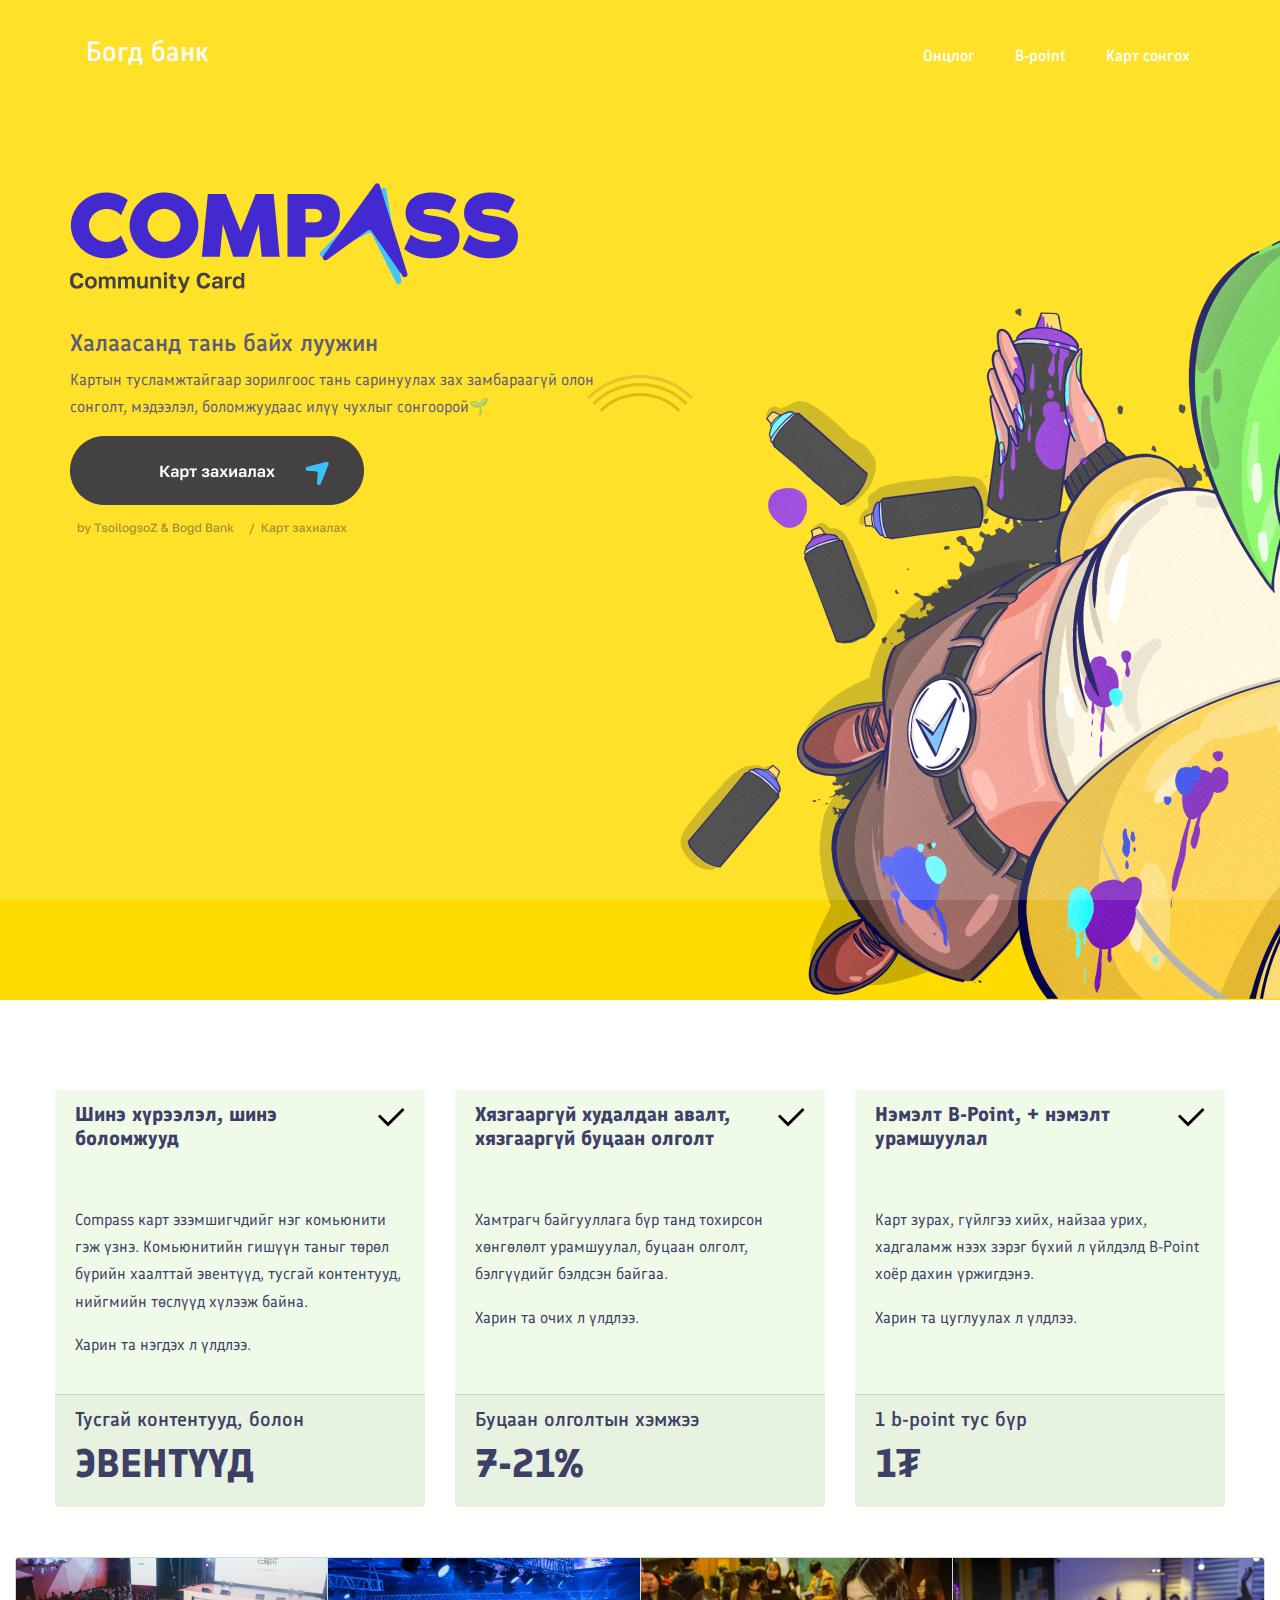
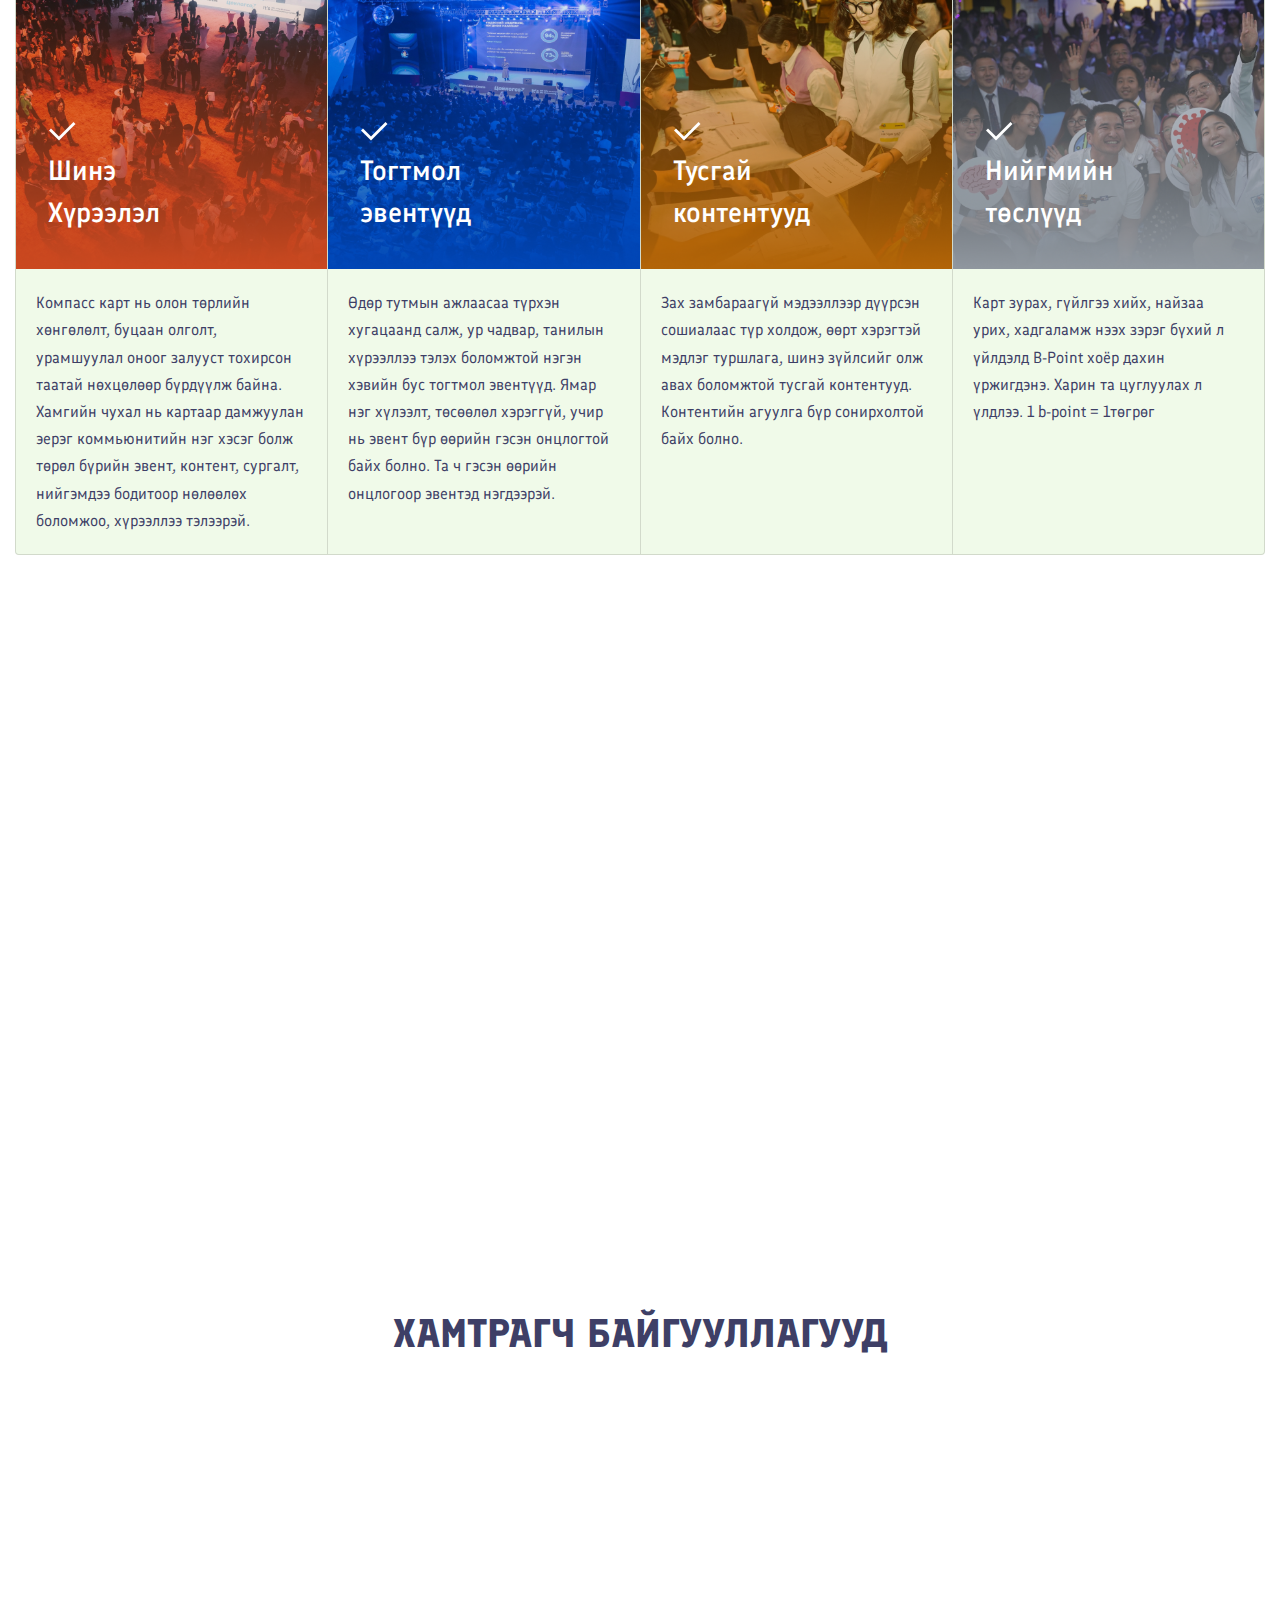
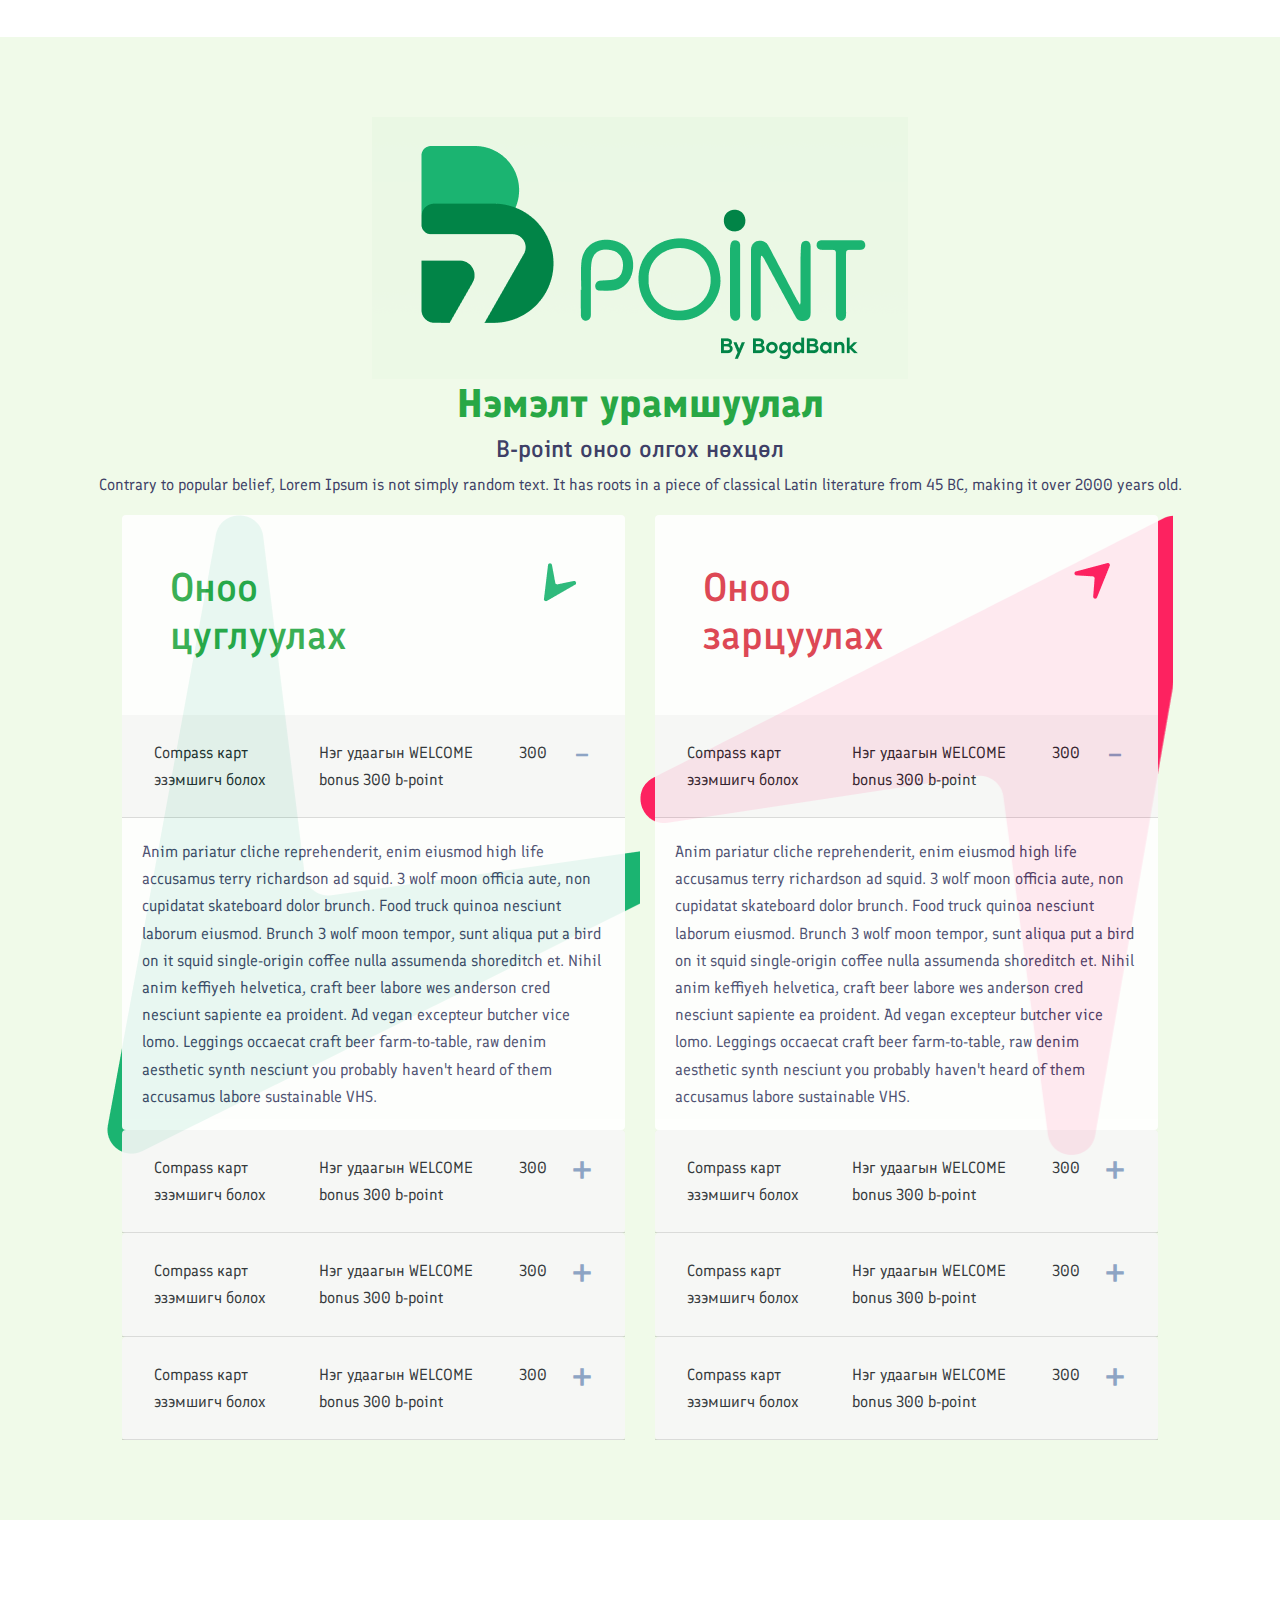
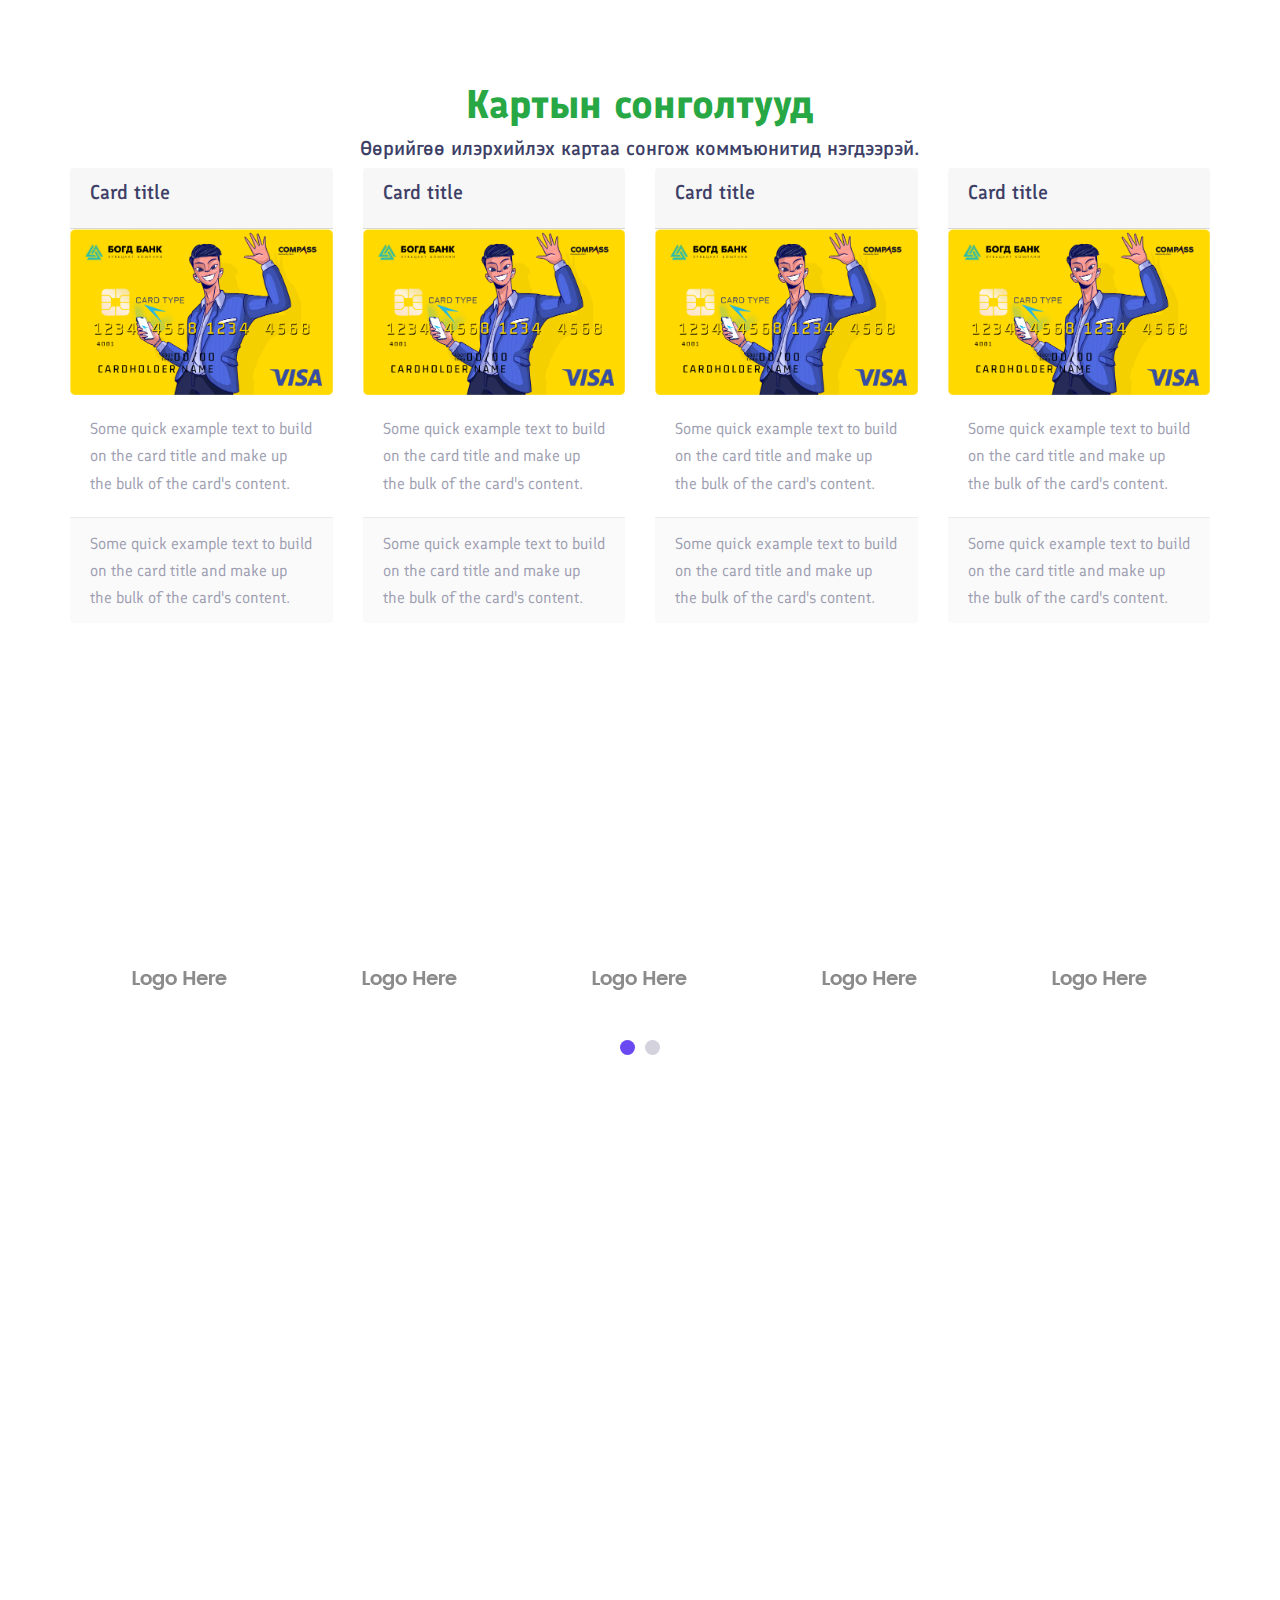
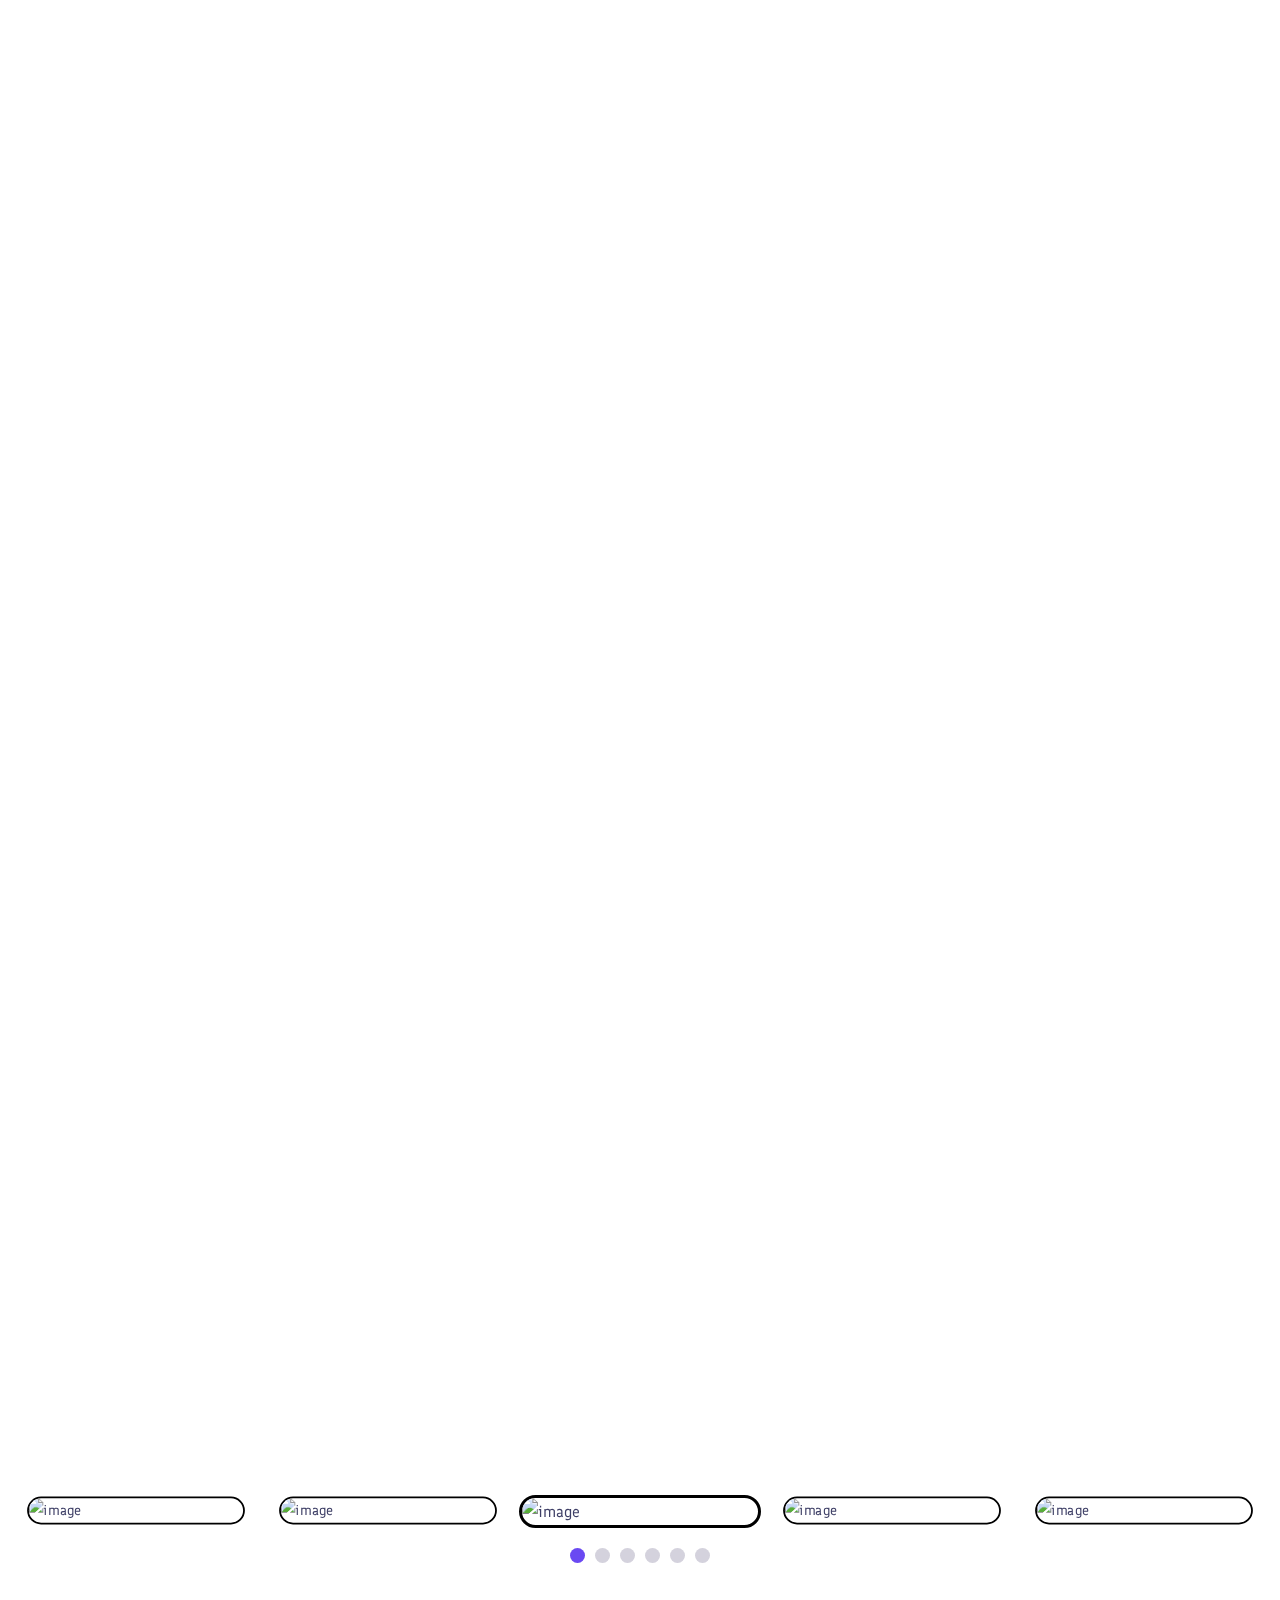
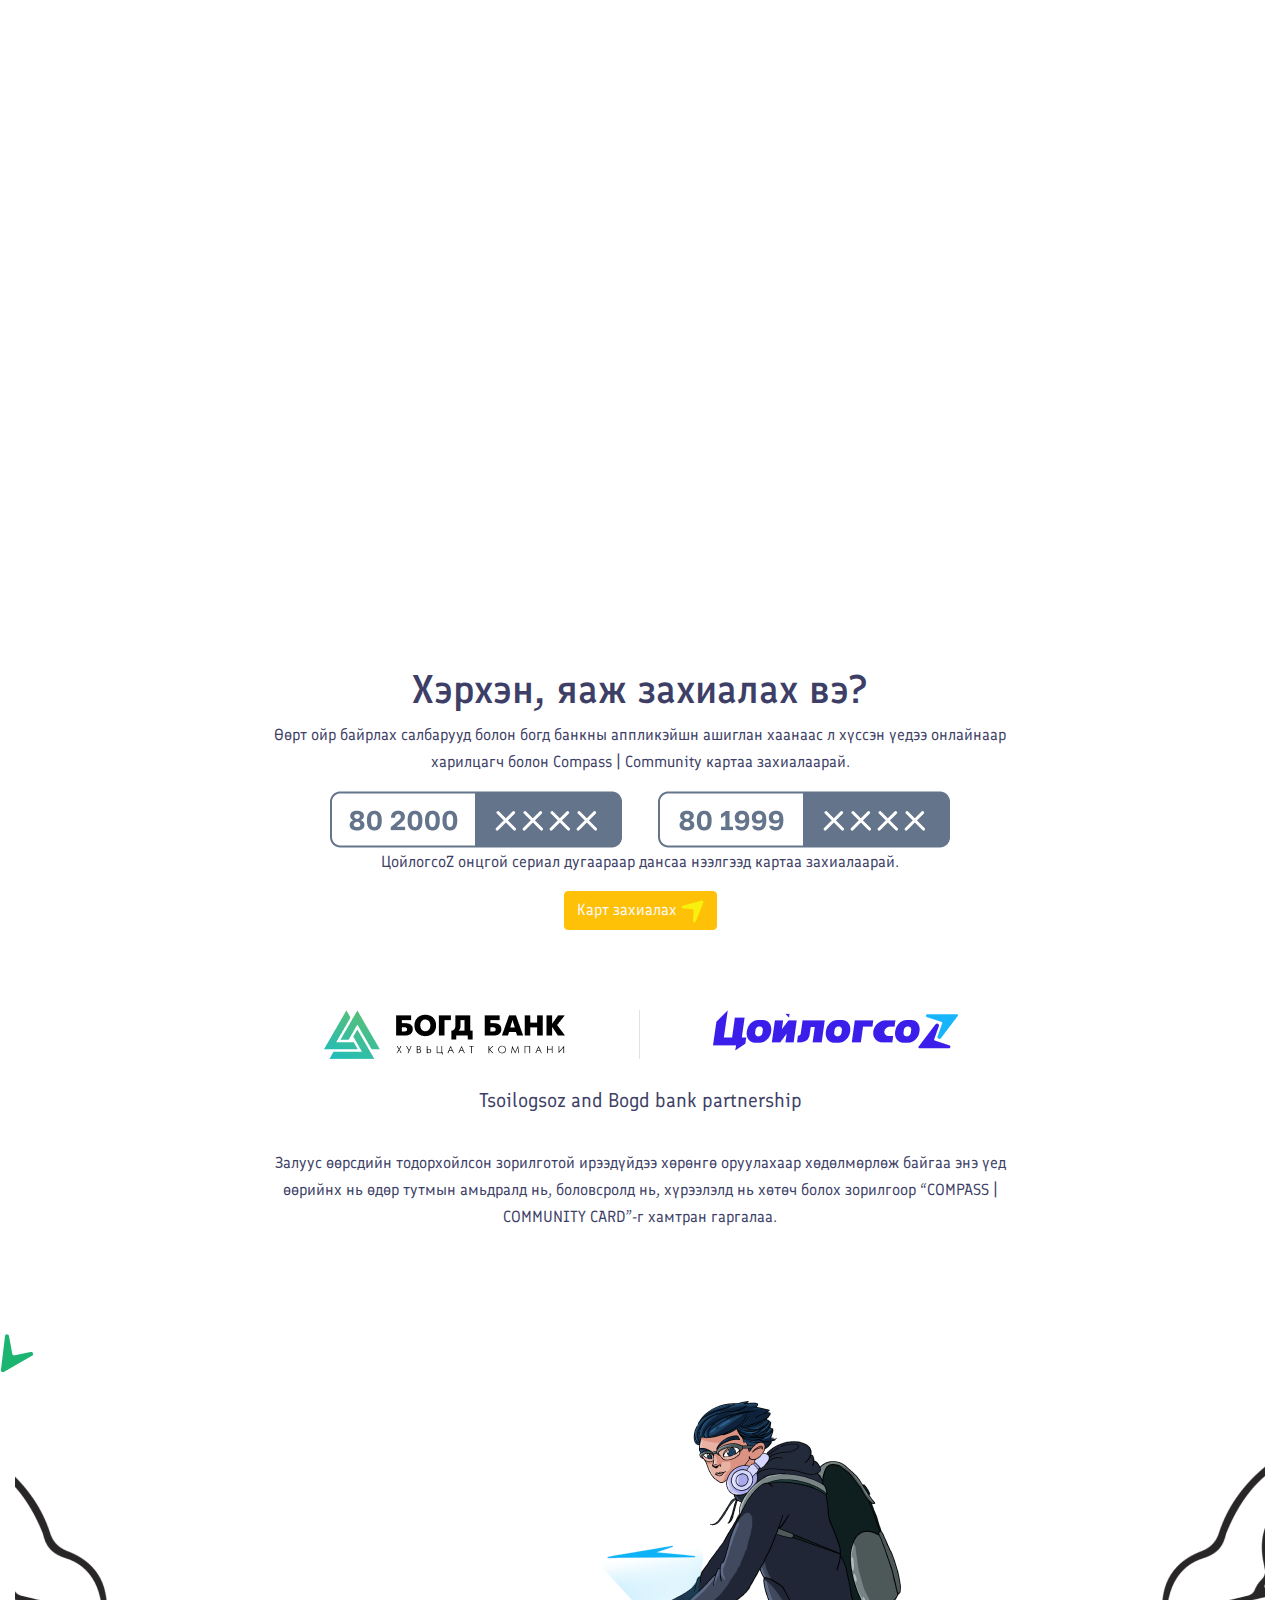
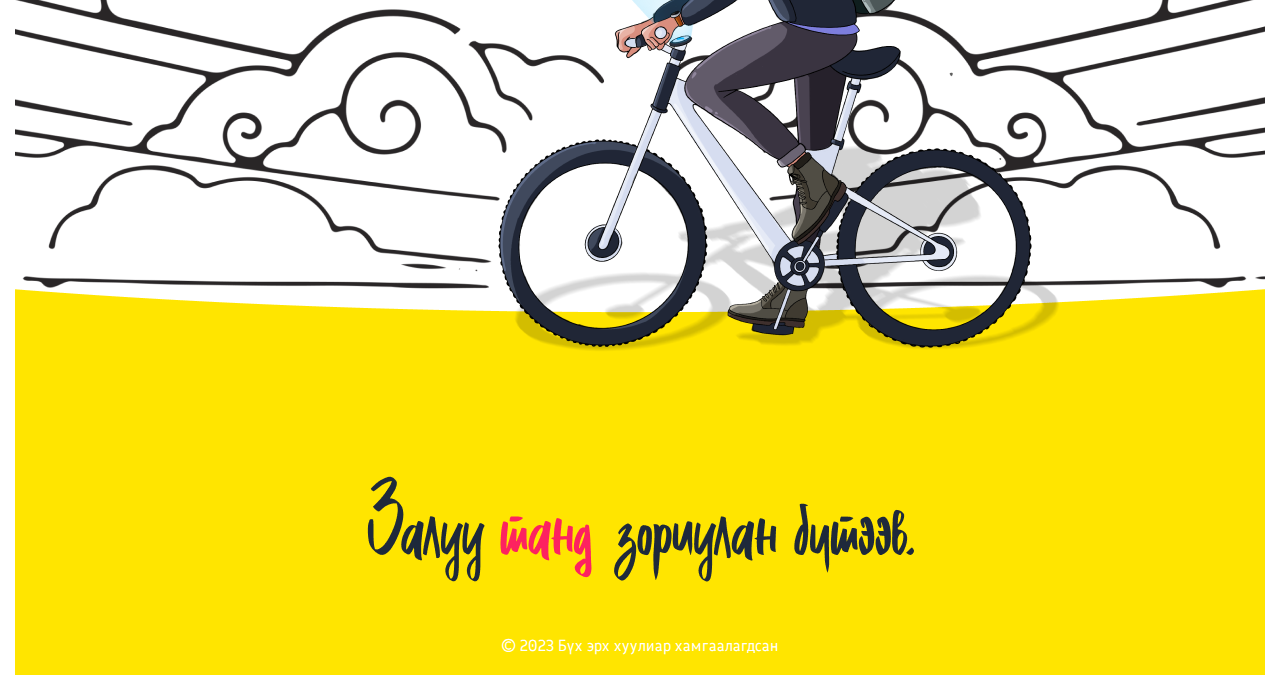
==== index.html @ c8ae468e "init" ====
<!DOCTYPE html>
<html lang="en">

<head>

  <meta charset="UTF-8">
  <meta http-equiv="X-UA-Compatible" content="IE=edge">
  <meta name="viewport" content="width=device-width, initial-scale=1.0">
  <title>APPER:: App Landing Page</title>

  <!-- icofont-css-link -->
  <link rel="stylesheet" href="css/icofont.min.css">
  <!-- Owl-Carosal-Style-link -->
  <link rel="stylesheet" href="css/owl.carousel.min.css">
  <!-- Bootstrap-Style-link -->
  <link rel="stylesheet" href="css/bootstrap.min.css">
  <!-- Aos-Style-link -->
  <link rel="stylesheet" href="css/aos.css">
  <!-- Coustome-Style-link -->									
  <link rel="stylesheet" href="css/style.css">

  <link rel="stylesheet" href="css/style-new.css">
  <!-- Responsive-Style-link -->
  <link rel="stylesheet" href="css/responsive.css">
  <!-- waveanimation-Style-link -->
  <link rel="stylesheet" href="css/wave-animation-style.css">   
  <!-- Favicon -->						
  <link rel="shortcut icon" href="images/favicon.png" type="image/x-icon">

</head>

<body>

  <!-- Page-wrapper-Start -->
  <div class="page_wrapper">

    <!-- Preloader -->
    <div id="preloader">
      <div id="loader"></div>
    </div>

    <!-- Header Start -->
    <header>
      <!-- container start -->
      <div class="container">
      	<!-- navigation bar -->
        <nav class="navbar navbar-expand-lg">
          <a class="navbar-brand" href="#">
            <!-- <img src="images/logo.png" alt="image" > -->
            <a class="text-light" href="/"><h3>Богд банк</h3></a>
          </a>
          <button class="navbar-toggler" type="button" data-toggle="collapse" data-target="#navbarSupportedContent"
            aria-controls="navbarSupportedContent" aria-expanded="false" aria-label="Toggle navigation">
            <span class="navbar-toggler-icon">
              <!-- <i class="icofont-navigation-menu ico_menu"></i> -->
              <div class="toggle-wrap">
                <span class="toggle-bar"></span>
              </div>
            </span>
          </button>

          <div class="collapse navbar-collapse" id="navbarSupportedContent">
            <ul class="navbar-nav ml-auto">
              <li class="nav-item active">
                <a class="nav-link" href="#section-benefit">Онцлог</a>
              </li>
              <li class="nav-item">
                <a class="nav-link" href="#section-bpoint">B-point</a>
              </li>
              <li class="nav-item">
                <a class="nav-link" href="#section-card">Карт сонгох</a>
              </li>
            </ul>
          </div>
        </nav>
        <!-- navigation end -->
      </div>
      <!-- container end -->
    </header>

    <!-- Section Compass banner -->
    <section id="section-compass" class="banner_section_compass">
      <div class="container">
        <div class="row">
          <span class="banner_shape1"> <img src="assets/compass_circle.png" alt="image" > </span>
          <div class="col-lg-6 col-md-12">
            <div class="banner_text">
              <img class="blue_img" src="assets/compass_text.png" alt="image" >
              <h4>Халаасанд тань байх луужин</h4>
              <!-- p -->
              <p>
                Картын тусламжтайгаар зорилгоос тань саринуулах зах замбараагүй олон сонголт, мэдээлэл, боломжуудаас илүү чухлыг сонгоорой🌱
              </p>
            </div>
            <div class="compass-btn">
              <a href="#">
                <img class="blue_img" src="assets/compass_button.png" alt="image" >
              </a>
              <!-- <p><small class="text-muted">by TsoilogsoZ & Bogd Bank /  Карт захиалах</small></p> -->
            </div>
          </div>

          <div class="col-lg-6 col-md-12"  data-aos="fade-in" data-aos-duration="1500">
            <div class="compass-guy">
              <img class="moving_animation" src="assets/compass_guy.png" alt="image" >
            </div>
          </div>
        </div>
      </div>
    </section>

    <!-- Section Benefits -->
    <section id="section-benefit">
      <div class="container">
        <div class="row">
          <div class="card-deck">
            <!-- Card 1 -->
            <div class="card rounded-30 border-0">
              <div class="card-header bg-transparent border-success border-0">
                <div class="row">
                  <div class="col-10">
                    <h5 class="font-weight-bold mb-4">Шинэ хүрээлэл, 
                    шинэ боломжууд
                  </h5>
                  </div>
                  <div class="col-2 text-right">
                    <img src="assets/check_small.png"/>
                  </div>
                </div>
              </div>
              <div class="card-body">
                <p>Compass карт эзэмшигчдийг нэг комьюнити гэж үзнэ. Комьюнитийн гишүүн таныг төрөл бүрийн хаалттай эвентүүд, тусгай контентууд, нийгмийн төслүүд хүлээж байна. </p>
                <p>Харин та нэгдэх л үлдлээ.</p>
              </div>
              <div class="card-footer">
                <p class="h5">Тусгай контентууд, болон</p>
                <h1 class="h1 text-uppercase font-weight-bold">эвентүүд</h1>
              </div>
            </div>

            <!-- Card 2 -->
            <div class="card rounded-30 border-0">
              <div class="card-header bg-transparent border-success border-0">
                <div class="row">
                  <div class="col-10">
                    <h5 class="font-weight-bold mb-4">Хязгааргүй худалдан авалт, хязгааргүй буцаан олголт
                  </h5>
                  </div>
                  <div class="col-2 text-right">
                    <img src="assets/check_small.png"/>
                  </div>
                </div>
              </div>
              <div class="card-body">
                <p>Хамтрагч байгууллага бүр танд тохирсон хөнгөлөлт урамшуулал, буцаан олголт, бэлгүүдийг бэлдсэн байгаа. </p>
                <p>Харин та очих л үлдлээ. </p>
              </div>
              <div class="card-footer">
                <p class="h5">Буцаан олголтын хэмжээ </p>
                <h1 class="h1 text-uppercase font-weight-bold">7-21%</h1>
              </div>
            </div>

            <!-- Card 3 -->
            <div class="card rounded-30 border-0">
              <div class="card-header bg-transparent border-success border-0">
                <div class="row">
                  <div class="col-10">
                    <h5 class="font-weight-bold mb-4">Нэмэлт B-Point, + нэмэлт урамшуулал
                  </h5>
                  </div>
                  <div class="col-2 text-right">
                    <img src="assets/check_small.png"/>
                  </div>
                </div>
              </div>
              <div class="card-body">
                <p>Карт зурах, гүйлгээ хийх, найзаа урих, хадгаламж нээх зэрэг бүхий л үйлдэлд B-Point хоёр дахин үржигдэнэ.</p>
                <p>Харин та цуглуулах л үлдлээ.</p>
              </div>
              <div class="card-footer">
                <p class="h5">1 b-point тус бүр</p>
                <h1 class="h1 text-uppercase font-weight-bold">1₮</h1>
              </div>
            </div>

        </div>
        </div>
      </div>
    </section>

      <!-- Section activity -->
      <section id="section-activity">
        <div class="container-fluid">
          <div class="card-group">

            <!-- Card 1 -->
            <div class="card">
                <div class="card-img-wrapper">
                  <img class="card-img-top" src="assets/activity_img_1.png" alt="Card image cap">
                  <ul class="activity-title">
                    <li><h3><img src="assets/check_small_white.png"/></h3></li>
                    <li>
                      <h3>Шинэ</h3>
                    </li>
                    <li>
                      <h3>Хүрээлэл</h3>
                    </li>
                  </ul>
                </div>
             
              <div class="card-body">
                <p class="card-text">
                  Компасс карт нь олон төрлийн хөнгөлөлт, буцаан олголт, урамшуулал оноог залууст тохирсон таатай нөхцөлөөр бүрдүүлж байна. Хамгийн чухал нь картаар дамжуулан эерэг коммьюнитийн нэг хэсэг болж төрөл бүрийн эвент, контент, сургалт, нийгэмдээ бодитоор нөлөөлөх боломжоо, хүрээллээ тэлээрэй.
                </p>
              </div>
            </div>

            <!-- Card 2 -->
            <div class="card">
                <div class="card-img-wrapper">
                  <img class="card-img-top" src="assets/activity_img_2.png" alt="Card image cap">
                  <ul class="activity-title">
                    <li><h3><img src="assets/check_small_white.png"/></h3></li>
                    <li>
                      <h3>Тогтмол</h3>
                    </li>
                    <li>
                      <h3>
                        эвентүүд</h3>
                    </li>
                  </ul>
                </div>
             
              <div class="card-body">
                <p class="card-text">
                  Өдөр тутмын ажлаасаа түрхэн хугацаанд салж, ур чадвар, танилын хүрээллээ тэлэх боломжтой нэгэн хэвийн бус тогтмол эвентүүд. Ямар нэг хүлээлт, төсөөлөл хэрэггүй, учир нь эвент бүр өөрийн гэсэн онцлогтой байх болно. Та ч гэсэн өөрийн онцлогоор эвентэд нэгдээрэй.
                </p>
              </div>
            </div>

            <!-- Card 3 -->
            <div class="card">
                <div class="card-img-wrapper">
                  <img class="card-img-top" src="assets/activity_img_3.png" alt="Card image cap">
                  <ul class="activity-title">
                    <li><h3><img src="assets/check_small_white.png"/></h3></li>
                    <li>
                      <h3>Тусгай</h3>
                    </li>
                    <li>
                      <h3>
                        контентууд</h3>
                    </li>
                  </ul>
                </div>
             
              <div class="card-body">
                <p class="card-text">
                  Зах замбараагүй мэдээллээр дүүрсэн сошиалаас түр холдож, өөрт хэрэгтэй мэдлэг туршлага, шинэ зүйлсийг олж авах боломжтой тусгай контентууд. Контентийн агуулга бүр сонирхолтой байх болно.
                </p>
              </div>
            </div>

            <!-- Card 4 -->
            <div class="card ">
                <div class="card-img-wrapper">
                  <img class="card-img-top" src="assets/activity_img_4.png" alt="Card image cap">
                  <ul class="activity-title">
                    <li><h3><img src="assets/check_small_white.png"/></h3></li>
                    <li>
                      <h3>Нийгмийн</h3>
                    </li>
                    <li>
                      <h3>
                        төслүүд</h3>
                    </li>
                  </ul>
                </div>
             
              <div class="card-body ">
                <p class="card-text">
                  Карт зурах, гүйлгээ хийх, найзаа урих, хадгаламж нээх зэрэг бүхий л үйлдэлд B-Point хоёр дахин үржигдэнэ. Харин та цуглуулах л үлдлээ. 1 b-point = 1төгрөг
                </p>
              </div>
            </div>

          </div>
        </div>
      </section>

    <!-- Section Promotion -->
    <section id="section-promo" >
      <div class="container-fluid">
        <div class="promo-wrapper">
          <div class="promo-text-yellow col-xl-10 " data-aos="fade-right" data-aos-duration="2000" data-aos-delay="500" >
            <img class="img-fluid" src="assets/promo_text_yellow.png" />
            <img class="turning-animation" src="assets/promo_arrow_yellow.png" />
          </div>
          <div class="promo-woman col-xl-4 offset-xl-7 ">
            <img class="img-fluid banner_shape1" src="assets/promo_woman.png" data-aos="fade-left" data-aos-duration="1000" data-aos-delay="100" />
          </div>
          <div class="promo-text-blue col-xl-10 offset-xl-2 " data-aos="fade-left" data-aos-duration="2000" data-aos-delay="500">
            <img class="img-fluid" src="assets/promo_text_blue.png"  />
            <img class="turning-animation" src="assets/promo_arrow_blue.png" />
          </div>
        </div>
      </div>
    </section>

    <!-- Section company -->
    <section id="section-company">
      <div class="container">
        <div class="row">
          <div class="col-12 text-center mt-4 mb-4">
            <h1 class="h1 text-uppercase font-weight-bold">Хамтрагч байгууллагууд</h1>

          </div>
        </div>
        <div class="row mb-3" data-aos="fade-left" data-aos-duration="1000" data-aos-delay="100">
          <div class="col">
            <img class="img-fluid" src="assets/icon_cu.png" />
          </div>
          <div class="col">
            <img class="img-fluid" src="assets/icon_cu.png" />
          </div>
          <div class="col">
            <img class="img-fluid" src="assets/icon_cu.png" />
          </div>
          <div class="col">
            <img class="img-fluid" src="assets/icon_cu.png" />
          </div>
          <div class="col">
            <img class="img-fluid" src="assets/icon_cu.png" />
          </div>
          <div class="col">
            <img class="img-fluid" src="assets/icon_cu.png" />
          </div>
          <div class="col">
            <img class="img-fluid" src="assets/icon_cu.png" />
          </div>
        </div>
        <div class="row" data-aos="fade-right" data-aos-duration="1000" data-aos-delay="200" >
          <div class="col">
            <img class="img-fluid" src="assets/icon_cu.png" />
          </div>
          <div class="col">
            <img class="img-fluid" src="assets/icon_cu.png" />
          </div>
          <div class="col">
            <img class="img-fluid" src="assets/icon_cu.png" />
          </div>
          <div class="col">
            <img class="img-fluid" src="assets/icon_cu.png" />
          </div>
          <div class="col">
            <img class="img-fluid" src="assets/icon_cu.png" />
          </div>
          <div class="col">
            <img class="img-fluid" src="assets/icon_cu.png" />
          </div>
          <div class="col">
            <img class="img-fluid" src="assets/icon_cu.png" />
          </div>
        </div>
      </div>
    </section>

    <!-- Section b-point -->
    <section id="section-bpoint">
      <div class="container-fluid">
        <div class="row">
          <div class="col text-center">
            <img src="assets/b-point-title.png" />
            <h1 class="h1 font-weight-bold text-success">Нэмэлт урамшуулал</h1>
            <h4 class="h4">B-point оноо олгох нөхцөл</h4>
            <p>
              Contrary to popular belief, Lorem Ipsum is not simply random text. It has roots in a piece of classical Latin literature from 45 BC, making it over 2000 years old. 
            </p>
          </div>
        </div>
        <div class="row">
          <div class="bpoint-left col-xl-5 offset-xl-1">
            <div>
              
              <div id="accordion">
                
                <!-- Card 1 -->
                <div class="card border-0">
                  <div class="row p-5">
                    <div class="col">
                      <h1 class="h1 text-success">Оноо цуглуулах</h1>
                    </div>
                    <div class="col text-right">
                      <img class="img" src="assets/arrow_green_small.png" />
                    </div>
                  </div>
                  <div class="card-header" id="headingOne">
                    <table class="table ">
                        <tr>
                          <td scope="col border-0">Compass 
                            карт эзэмшигч болох
                          </td>
                          <td scope="col border-0">
                            Нэг удаагын WELCOME bonus 300 b-point
                          </td>
                          <td scope="col border-0">
                            300
                          </td>
                          <td scope="col border-0">
                            <button type="button" class="btn btn-link active" data-toggle="collapse" data-target="#collapse_1">
                              <i class="icon_faq icofont-plus"></i></i> 
                              </button>
                          </td>
                        </tr>
                    </table>
                  </div>
              
                  <div id="collapse_1" class="collapse show" aria-labelledby="headingOne" data-parent="#accordion">
                    <div class="card-body">
                      Anim pariatur cliche reprehenderit, enim eiusmod high life accusamus terry richardson ad squid. 3 wolf moon officia aute, non cupidatat skateboard dolor brunch. Food truck quinoa nesciunt laborum eiusmod. Brunch 3 wolf moon tempor, sunt aliqua put a bird on it squid single-origin coffee nulla assumenda shoreditch et. Nihil anim keffiyeh helvetica, craft beer labore wes anderson cred nesciunt sapiente ea proident. Ad vegan excepteur butcher vice lomo. Leggings occaecat craft beer farm-to-table, raw denim aesthetic synth nesciunt you probably haven't heard of them accusamus labore sustainable VHS.
                    </div>
                  </div>
                </div>
                
                <!-- Card 2 -->
                <div class="card border-0">

                  <div class="card-header" id="headingOne">
                    <table class="table ">
                        <tr>
                          <td scope="col border-0">Compass 
                            карт эзэмшигч болох
                          </td>
                          <td scope="col border-0">
                            Нэг удаагын WELCOME bonus 300 b-point
                          </td>
                          <td scope="col border-0">
                            300
                          </td>
                          <td scope="col border-0">
                            <button type="button" class="btn btn-link active" data-toggle="collapse" data-target="#collapse_2">
                              <i class="icon_faq icofont-plus"></i></i> 
                              </button>
                          </td>
                        </tr>
                    </table>
                  </div>
              
                  <div id="collapse_2" class="collapse " aria-labelledby="headingOne" data-parent="#accordion">
                    <div class="card-body">
                      Anim pariatur cliche reprehenderit, enim eiusmod high life accusamus terry richardson ad squid. 3 wolf moon officia aute, non cupidatat skateboard dolor brunch. Food truck quinoa nesciunt laborum eiusmod. Brunch 3 wolf moon tempor, sunt aliqua put a bird on it squid single-origin coffee nulla assumenda shoreditch et. Nihil anim keffiyeh helvetica, craft beer labore wes anderson cred nesciunt sapiente ea proident. Ad vegan excepteur butcher vice lomo. Leggings occaecat craft beer farm-to-table, raw denim aesthetic synth nesciunt you probably haven't heard of them accusamus labore sustainable VHS.
                    </div>
                  </div>
                </div>
                
                <!-- Card 3 -->
                <div class="card border-0">
                  <div class="card-header" id="headingOne">
                    <table class="table ">
                        <tr>
                          <td scope="col border-0">Compass 
                            карт эзэмшигч болох
                          </td>
                          <td scope="col border-0">
                            Нэг удаагын WELCOME bonus 300 b-point
                          </td>
                          <td scope="col border-0">
                            300
                          </td>
                          <td scope="col border-0">
                            <button type="button" class="btn btn-link active" data-toggle="collapse" data-target="#collapse_3">
                              <i class="icon_faq icofont-plus"></i></i> 
                              </button>
                          </td>
                        </tr>
                    </table>
                  </div>
              
                  <div id="collapse_3" class="collapse " aria-labelledby="headingOne" data-parent="#accordion">
                    <div class="card-body">
                      Anim pariatur cliche reprehenderit, enim eiusmod high life accusamus terry richardson ad squid. 3 wolf moon officia aute, non cupidatat skateboard dolor brunch. Food truck quinoa nesciunt laborum eiusmod. Brunch 3 wolf moon tempor, sunt aliqua put a bird on it squid single-origin coffee nulla assumenda shoreditch et. Nihil anim keffiyeh helvetica, craft beer labore wes anderson cred nesciunt sapiente ea proident. Ad vegan excepteur butcher vice lomo. Leggings occaecat craft beer farm-to-table, raw denim aesthetic synth nesciunt you probably haven't heard of them accusamus labore sustainable VHS.
                    </div>
                  </div>
                </div>
                
                <!-- Card 4 -->
                <div class="card border-0">
                  <div class="card-header" id="headingOne">
                    <table class="table ">
                        <tr>
                          <td scope="col border-0">Compass 
                            карт эзэмшигч болох
                          </td>
                          <td scope="col border-0">
                            Нэг удаагын WELCOME bonus 300 b-point
                          </td>
                          <td scope="col border-0">
                            300
                          </td>
                          <td scope="col border-0">
                            <button type="button" class="btn btn-link active" data-toggle="collapse" data-target="#collapse_4">
                              <i class="icon_faq icofont-plus"></i></i> 
                              </button>
                          </td>
                        </tr>
                    </table>
                  </div>
              
                  <div id="collapse_4" class="collapse " aria-labelledby="headingOne" data-parent="#accordion">
                    <div class="card-body">
                      Anim pariatur cliche reprehenderit, enim eiusmod high life accusamus terry richardson ad squid. 3 wolf moon officia aute, non cupidatat skateboard dolor brunch. Food truck quinoa nesciunt laborum eiusmod. Brunch 3 wolf moon tempor, sunt aliqua put a bird on it squid single-origin coffee nulla assumenda shoreditch et. Nihil anim keffiyeh helvetica, craft beer labore wes anderson cred nesciunt sapiente ea proident. Ad vegan excepteur butcher vice lomo. Leggings occaecat craft beer farm-to-table, raw denim aesthetic synth nesciunt you probably haven't heard of them accusamus labore sustainable VHS.
                    </div>
                  </div>
                </div>

              </div>
            </div>
          </div>
          <div class="bpoint-right col-xl-5">

            <div id="accordion2">
                
              <!-- Card 1 -->
              <div class="card border-0">
                <div class="row p-5">
                  <div class="col">
                    <h1 class="h1 text-danger">Оноо зарцуулах</h1>
                  </div>
                  <div class="col text-right">
                    <img class="img" src="assets/arrow_red_small.png" />
                  </div>
                </div>
                <div class="card-header" id="headingOne">
                  <table class="table ">
                      <tr>
                        <td scope="col border-0">Compass 
                          карт эзэмшигч болох
                        </td>
                        <td scope="col border-0">
                          Нэг удаагын WELCOME bonus 300 b-point
                        </td>
                        <td scope="col border-0">
                          300
                        </td>
                        <td scope="col border-0">
                          <button type="button" class="btn btn-link active" data-toggle="collapse" data-target="#collapse_11">
                            <i class="icon_faq icofont-plus"></i></i> 
                            </button>
                        </td>
                      </tr>
                  </table>
                </div>
            
                <div id="collapse_11" class="collapse show" aria-labelledby="headingOne" data-parent="#accordion2">
                  <div class="card-body">
                    Anim pariatur cliche reprehenderit, enim eiusmod high life accusamus terry richardson ad squid. 3 wolf moon officia aute, non cupidatat skateboard dolor brunch. Food truck quinoa nesciunt laborum eiusmod. Brunch 3 wolf moon tempor, sunt aliqua put a bird on it squid single-origin coffee nulla assumenda shoreditch et. Nihil anim keffiyeh helvetica, craft beer labore wes anderson cred nesciunt sapiente ea proident. Ad vegan excepteur butcher vice lomo. Leggings occaecat craft beer farm-to-table, raw denim aesthetic synth nesciunt you probably haven't heard of them accusamus labore sustainable VHS.
                  </div>
                </div>
              </div>
              
              <!-- Card 2 -->
              <div class="card border-0">

                <div class="card-header" id="headingOne">
                  <table class="table ">
                      <tr>
                        <td scope="col border-0">Compass 
                          карт эзэмшигч болох
                        </td>
                        <td scope="col border-0">
                          Нэг удаагын WELCOME bonus 300 b-point
                        </td>
                        <td scope="col border-0">
                          300
                        </td>
                        <td scope="col border-0">
                          <button type="button" class="btn btn-link active" data-toggle="collapse" data-target="#collapse_22">
                            <i class="icon_faq icofont-plus"></i></i> 
                            </button>
                        </td>
                      </tr>
                  </table>
                </div>
            
                <div id="collapse_22" class="collapse " aria-labelledby="headingOne" data-parent="#accordion2">
                  <div class="card-body">
                    Anim pariatur cliche reprehenderit, enim eiusmod high life accusamus terry richardson ad squid. 3 wolf moon officia aute, non cupidatat skateboard dolor brunch. Food truck quinoa nesciunt laborum eiusmod. Brunch 3 wolf moon tempor, sunt aliqua put a bird on it squid single-origin coffee nulla assumenda shoreditch et. Nihil anim keffiyeh helvetica, craft beer labore wes anderson cred nesciunt sapiente ea proident. Ad vegan excepteur butcher vice lomo. Leggings occaecat craft beer farm-to-table, raw denim aesthetic synth nesciunt you probably haven't heard of them accusamus labore sustainable VHS.
                  </div>
                </div>
              </div>
              
              <!-- Card 3 -->
              <div class="card border-0">
                <div class="card-header" id="headingOne">
                  <table class="table ">
                      <tr>
                        <td scope="col border-0">Compass 
                          карт эзэмшигч болох
                        </td>
                        <td scope="col border-0">
                          Нэг удаагын WELCOME bonus 300 b-point
                        </td>
                        <td scope="col border-0">
                          300
                        </td>
                        <td scope="col border-0">
                          <button type="button" class="btn btn-link active" data-toggle="collapse" data-target="#collapse_33">
                            <i class="icon_faq icofont-plus"></i></i> 
                            </button>
                        </td>
                      </tr>
                  </table>
                </div>
            
                <div id="collapse_33" class="collapse " aria-labelledby="headingOne" data-parent="#accordion2">
                  <div class="card-body">
                    Anim pariatur cliche reprehenderit, enim eiusmod high life accusamus terry richardson ad squid. 3 wolf moon officia aute, non cupidatat skateboard dolor brunch. Food truck quinoa nesciunt laborum eiusmod. Brunch 3 wolf moon tempor, sunt aliqua put a bird on it squid single-origin coffee nulla assumenda shoreditch et. Nihil anim keffiyeh helvetica, craft beer labore wes anderson cred nesciunt sapiente ea proident. Ad vegan excepteur butcher vice lomo. Leggings occaecat craft beer farm-to-table, raw denim aesthetic synth nesciunt you probably haven't heard of them accusamus labore sustainable VHS.
                  </div>
                </div>
              </div>
              
              <!-- Card 4 -->
              <div class="card border-0">
                <div class="card-header" id="headingOne">
                  <table class="table ">
                      <tr>
                        <td scope="col border-0">Compass 
                          карт эзэмшигч болох
                        </td>
                        <td scope="col border-0">
                          Нэг удаагын WELCOME bonus 300 b-point
                        </td>
                        <td scope="col border-0">
                          300
                        </td>
                        <td scope="col border-0">
                          <button type="button" class="btn btn-link active" data-toggle="collapse" data-target="#collapse_44">
                            <i class="icon_faq icofont-plus"></i></i> 
                            </button>
                        </td>
                      </tr>
                  </table>
                </div>
            
                <div id="collapse_44" class="collapse " aria-labelledby="headingOne" data-parent="#accordion2">
                  <div class="card-body">
                    Anim pariatur cliche reprehenderit, enim eiusmod high life accusamus terry richardson ad squid. 3 wolf moon officia aute, non cupidatat skateboard dolor brunch. Food truck quinoa nesciunt laborum eiusmod. Brunch 3 wolf moon tempor, sunt aliqua put a bird on it squid single-origin coffee nulla assumenda shoreditch et. Nihil anim keffiyeh helvetica, craft beer labore wes anderson cred nesciunt sapiente ea proident. Ad vegan excepteur butcher vice lomo. Leggings occaecat craft beer farm-to-table, raw denim aesthetic synth nesciunt you probably haven't heard of them accusamus labore sustainable VHS.
                  </div>
                </div>
              </div>

            </div>

          </div>
        </div>
      </div>
    </section>

    <!-- Section Detail -->
    <section id="section-detail">
      <div class="container">
        <div class="row">
          <div class="col text-center">
            <h1 class="h1 font-weight-bold text-success">Картын сонголтууд</h1>
            <h5>Өөрийгөө илэрхийлэх картаа сонгож коммъюнитид нэгдээрэй.</h5>
          </div>
        </div>
        <div class="row">
          <div class="col">

            <div class="card" >
              <div class="card-header">
                <h5 class="card-title">Card title</h5>
              </div>
              <img class="card-img img-fluid" src="assets/card_1.png" />
              <div class="card-body">
                
                
                <p class="card-text">Some quick example text to build on the card title and make up the bulk of the card's content.</p>

              </div>
              <div class="card-footer">
                <p class="card-text">Some quick example text to build on the card title and make up the bulk of the card's content.</p>
              </div>
            </div>

          </div>
          <div class="col">

            <div class="card" >
              <div class="card-header">
                <h5 class="card-title">Card title</h5>
              </div>
              <img class="card-img img-fluid" src="assets/card_1.png" />
              <div class="card-body">
                
                
                <p class="card-text">Some quick example text to build on the card title and make up the bulk of the card's content.</p>

              </div>
              <div class="card-footer">
                <p class="card-text">Some quick example text to build on the card title and make up the bulk of the card's content.</p>
              </div>
            </div>

          </div>
          <div class="col">

            <div class="card" >
              <div class="card-header">
                <h5 class="card-title">Card title</h5>
              </div>
              <img class="card-img img-fluid" src="assets/card_1.png" />
              <div class="card-body">
                
                
                <p class="card-text">Some quick example text to build on the card title and make up the bulk of the card's content.</p>

              </div>
              <div class="card-footer">
                <p class="card-text">Some quick example text to build on the card title and make up the bulk of the card's content.</p>
              </div>
            </div>

          </div>
          <div class="col">

            <div class="card" >
              <div class="card-header">
                <h5 class="card-title">Card title</h5>
              </div>
              <img class="card-img img-fluid" src="assets/card_1.png" />
              <div class="card-body">
                
                
                <p class="card-text">Some quick example text to build on the card title and make up the bulk of the card's content.</p>

              </div>
              <div class="card-footer">
                <p class="card-text">Some quick example text to build on the card title and make up the bulk of the card's content.</p>
              </div>
            </div>

          </div>
        </div>
      </div>
    </section>

    <!-- Trusted Section start -->
    <section class="row_am trusted_section">
      <!-- container start -->
      <div class="container">
        <div class="section_title" data-aos="fade-up" data-aos-duration="1500" data-aos-delay="100">
          <!-- h2 -->
          <h2>Trusted by <span>150+</span> companies</h2>
          <!-- p -->
          <p>Lorem Ipsum is simply dummy text of the printing and typese tting <br> indus orem Ipsum has beenthe
            standard dummy.</p>
        </div>

        <!-- logos slider start -->
        <div class="company_logos" >
          <div id="company_slider" class="owl-carousel owl-theme">
            <div class="item">
              <div class="logo">
                <img src="images/paypal.png" alt="image" >
              </div>
            </div>
            <div class="item">
              <div class="logo">
                <img src="images/spoty.png" alt="image" >
              </div>
            </div>
            <div class="item">
              <div class="logo">
                <img src="images/shopboat.png" alt="image" >
              </div>
            </div>
            <div class="item">
              <div class="logo">
                <img src="images/slack.png" alt="image" >
              </div>
            </div>
            <div class="item">
              <div class="logo">
                <img src="images/envato.png" alt="image" >
              </div>
            </div>
            <div class="item">
              <div class="logo">
                <img src="images/paypal.png" alt="image" >
              </div>
            </div>
            <div class="item">
              <div class="logo">
                <img src="images/spoty.png" alt="image" >
              </div>
            </div>
            <div class="item">
              <div class="logo">
                <img src="images/shopboat.png" alt="image" >
              </div>
            </div>
          </div>
        </div>
        <!-- logos slider end -->
      </div>
      <!-- container end -->
    </section>
    <!-- Trusted Section ends -->

    <!-- Pricing-Section -->
    <section class="row_am pricing_section" id="pricing">
      <!-- container start -->
      <div class="container">
        <div class="section_title" data-aos="fade-up" data-aos-duration="1500" data-aos-delay="300">
          <!-- h2 -->
          <h2>Best & simple <span>pricing</span></h2>
          <!-- p -->
          <p>Lorem Ipsum is simply dummy text of the printing and typese tting <br> indus orem Ipsum has beenthe
            standard dummy.</p>
        </div>
        <!-- toggle button -->
        <div class="toggle_block" data-aos="fade-up" data-aos-duration="1500">
          <span class="month active">Monthly</span>
          <div class="tog_block">
            <span class="tog_btn"></span>
          </div>
          <span class="years">Yearly</span>
          <span class="offer">50% off</span>
        </div>

        <!-- pricing box  monthly start -->
        <div class="pricing_pannel monthly_plan active" data-aos="fade-up" data-aos-duration="1500">
          <!-- row start -->
          <div class="row">
          	<!-- pricing box 1 -->
            <div class="col-md-4">
              <div class="pricing_block">
                <div class="icon">
                  <img src="images/standard.png" alt="image" >
                </div>
                <div class="pkg_name">
                  <h3>Standard</h3>
                  <span>For the basics</span>
                </div>
                <span class="price">$15</span>
                <ul class="benifits">
                  <li>
                    <p>Up to 5 Website</p>
                  </li>
                  <li>
                    <p>50 GB disk space</p>
                  </li>
                  <li>
                    <p>10 Customize sub pages</p>
                  </li>
                  <li>
                    <p>2 Domains access</p>
                  </li>
                  <li>
                    <p>Support on request</p>
                  </li>
                </ul>
                <a href="#" class="btn white_btn">BUY NOW</a>
              </div>
            </div>

            <!-- pricing box 2 -->
            <div class="col-md-4">
              <div class="pricing_block highlited_block">
                <div class="icon">
                  <img src="images/unlimited.png" alt="image" >
                </div>
                <div class="pkg_name">
                  <h3>Unlimited</h3>
                  <span>For the professionals</span>
                </div>
                <span class="price">$99</span>
                <ul class="benifits">
                  <li>
                    <p>Unlimited Website</p>
                  </li>
                  <li>
                    <p>200 GB disk space</p>
                  </li>
                  <li>
                    <p>20 Customize sub pages</p>
                  </li>
                  <li>
                    <p>10 Domains access</p>
                  </li>
                  <li>
                    <p>24/7 Customer support</p>
                  </li>
                </ul>
                <a href="#" class="btn white_btn">BUY NOW</a>
              </div>
            </div>

            <!-- pricing box 3 -->
            <div class="col-md-4">
              <div class="pricing_block">
                <div class="icon">
                  <img src="images/premium.png" alt="image" >
                </div>
                <div class="pkg_name">
                  <h3>Premium</h3>
                  <span>For small team</span>
                </div>
                <span class="price">$55</span>
                <ul class="benifits">
                  <li>
                    <p>Up to 10 Website</p>
                  </li>
                  <li>
                    <p>100 GB disk space</p>
                  </li>
                  <li>
                    <p>15 Customize sub pages</p>
                  </li>
                  <li>
                    <p>4 Domains access</p>
                  </li>
                  <li>
                    <p>24/7 Customer support</p>
                  </li>
                </ul>
                <a href="#" class="btn white_btn">BUY NOW</a>
              </div>
            </div>
          </div>
          <!-- row end -->
        </div>
        <!-- pricing box monthly end -->

        <!-- pricing box yearly start -->
        <div class="pricing_pannel yearly_plan">
          <div class="row">

          	<!-- pricing box 1 -->
            <div class="col-md-4">
              <div class="pricing_block">
                <div class="icon">
                  <img src="images/standard.png" alt="image" >
                </div>
                <div class="pkg_name">
                  <h3>Standard</h3>
                  <span>For the basics</span>
                </div>
                <span class="price">$150</span>
                <ul class="benifits">
                  <li>
                    <p>Up to 10 Website</p>
                  </li>
                  <li>
                    <p>100 GB disk space</p>
                  </li>
                  <li>
                    <p>25 Customize sub pages</p>
                  </li>
                  <li>
                    <p>4 Domains access</p>
                  </li>
                  <li>
                    <p>Support on request</p>
                  </li>
                </ul>
                <a href="#" class="btn white_btn">BUY NOW</a>
              </div>
            </div>

            <!-- pricing box 2 -->
            <div class="col-md-4">
              <div class="pricing_block highlited_block">
                <div class="icon">
                  <img src="images/unlimited.png" alt="image" >
                </div>
                <div class="pkg_name">
                  <h3>Unlimited</h3>
                  <span>For the professionals</span>
                </div>
                <span class="price">$999</span>
                <ul class="benifits">
                  <li>
                    <p>Unlimited Website</p>
                  </li>
                  <li>
                    <p>400 GB disk space</p>
                  </li>
                  <li>
                    <p>40 Customize sub pages</p>
                  </li>
                  <li>
                    <p>20 Domains access</p>
                  </li>
                  <li>
                    <p>24/7 Customer support</p>
                  </li>
                </ul>
                <a href="#" class="btn white_btn">BUY NOW</a>
              </div>
            </div>

            <!-- pricing box 3 -->
            <div class="col-md-4">
              <div class="pricing_block">
                <div class="icon">
                  <img src="images/premium.png" alt="image" >
                </div>
                <div class="pkg_name">
                  <h3>Premium</h3>
                  <span>For small team</span>
                </div>
                <span class="price">$550</span>
                <ul class="benifits">
                  <li>
                    <p>Up to 20 Website</p>
                  </li>
                  <li>
                    <p>200 GB disk space</p>
                  </li>
                  <li>
                    <p>25 Customize sub pages</p>
                  </li>
                  <li>
                    <p>8 Domains access</p>
                  </li>
                  <li>
                    <p>24/7 Customer support</p>
                  </li>
                </ul>
                <a href="#" class="btn white_btn">BUY NOW</a>
              </div>
            </div>

          </div>
        </div>
        <!-- pricing box yearly end -->

        <p class="contact_text" data-aos="fade-up" data-aos-duration="1500">Not sure what to choose ? <a href="#">contact us</a> for custom packages</p>
      </div>
      <!-- container start end -->
    </section>
    <!-- Pricing-Section end -->

    <!-- Download-Free-App-section-Start  -->
    <section class="row_am free_app_section" id="getstarted">
      <!-- container start -->
        <div class="container">
            <div class="free_app_inner" data-aos="fade-in" data-aos-duration="1500" data-aos-delay="100"> 
                <!-- row start -->
                <div class="row">
                  <!-- content -->
                    <div class="col-md-6">
                        <div class="free_text">
                            <div class="section_title">
                                <h2>Let’s download free from apple and play store</h2>
                                <p>Instant free download from apple and play store orem Ipsum is simply dummy text of the printing.
                                  and typese tting indus orem Ipsum has beenthe standard</p>
                            </div>
                            <ul class="app_btn">
                              <li>
                                <a href="#">
                                  <img src="images/appstore_blue.png" alt="image" >
                                </a>
                              </li>
                              <li>
                                <a href="#">
                                  <img src="images/googleplay_blue.png" alt="image" >
                                </a>
                              </li>
                            </ul>
                        </div>
                    </div>

                    <!-- images -->
                    <div class="col-md-6">
                        <div class="free_img">
                            <img src="images/download-screen01.png" alt="image" >
                            <img class="mobile_mockup" src="images/download-screen02.png" alt="image" >
                        </div>
                    </div>
                </div>
                <!-- row end -->
            </div>
        </div>
        <!-- container end -->
    </section>
    <!-- Download-Free-App-section-end  -->


    <!-- Beautifull-interface-Section start -->
    <section class="row_am interface_section">
	  <!-- container start -->
      <div class="container-fluid">
        <div class="section_title" data-aos="fade-up" data-aos-duration="1500" data-aos-delay="300">
            <!-- h2 -->
            <h2>Beautifull <span>interface</span></h2>
            <!-- p -->
            <p>
              Lorem Ipsum is simply dummy text of the printing and typese tting <br> indus orem Ipsum has beenthe standard dummy.
            </p>
        </div>

          <!-- screen slider start -->
          <div class="screen_slider" >
            <div id="screen_slider" class="owl-carousel owl-theme">
              <div class="item">
                <div class="screen_frame_img">
                    <img src="images/screen-1.png" alt="image" >
                </div>
              </div>
              <div class="item">
                <div class="screen_frame_img">
                    <img src="images/screen-2.png" alt="image" >
                </div>
              </div>
              <div class="item">
                <div class="screen_frame_img">
                    <img src="images/screen-3.png" alt="image" >
                </div>
              </div>
              <div class="item">
                <div class="screen_frame_img">
                    <img src="images/screen-4.png" alt="image" >
                </div>
              </div>
              <div class="item">
                <div class="screen_frame_img">
                    <img src="images/screen-5.png" alt="image" >
                </div>
              </div>
              <div class="item">
                <div class="screen_frame_img">
                    <img src="images/screen-3.png" alt="image" >
                </div>
              </div>
          </div>
          </div>
          <!-- screen slider end -->
      </div>
      <!-- container end -->
    </section>
    <!-- Beautifull-interface-Section end -->

    <section id="section-order">
      <div class="container">
        <div class="row">
          <div class="col-xl-8 offset-xl-2 text-center">
              <h1 class="h1">Хэрхэн, яаж
                захиалах вэ?</h1>
              <p>
                Өөрт ойр байрлах салбарууд болон богд банкны аппликэйшн ашиглан хаанаас л хүссэн үедээ онлайнаар харилцагч болон Compass | Community картаа захиалаарай.
              </p>
          </div>
        </div>
        <div class="row">
          <div class="col-xl-8 offset-xl-2 text-center">
            <img src="assets/counter.png" />
            <p>ЦойлогсоZ онцгой сериал дугаараар дансаа нээлгээд картаа захиалаарай.</p>
          </div>
        </div>
        <div class="row">
          <div class="col-xl-8 offset-xl-2 text-center">
            <a href="#" class="btn btn-warning"><span class="text-light">Карт захиалах </span> <img src="assets/arrow_yellow_small.png" /></a>
          </div>
        </div>
      </div>
    </section>

    <!-- Section partnership -->
    <section id="section-partnership">
      <div class="container">
        <div class="row mb-4 mt-4">
          <div class="col-xl-4 offset-xl-2 text-center border-right">
            <img src="assets/богдбанк.png" />
          </div>
          <div class="col-xl-4 text-center">
            <img src="assets/цойлогсоз.png" />
          </div>
        </div>
        <div class="row mt-2 mb-2">
          <div class="col-12 text-center">
            <p class="lead">
              Tsoilogsoz and Bogd bank partnership
            </p>
          </div>
        </div>
        <div class="row">
          <div class="col-xl-8 offset-xl-2 text-center mt-2 mb-2">
            <p>
              Залуус өөрсдийн тодорхойлсон зорилготой ирээдүйдээ хөрөнгө оруулахаар хөдөлмөрлөж байгаа энэ үед өөрийнх нь өдөр тутмын амьдралд нь, боловсролд нь, хүрээлэлд нь хөтөч болох зорилгоор “COMPASS | COMMUNITY CARD”-г хамтран гаргалаа.
            </p>
          </div>
        </div>
      </div>
    </section>

    <!-- Footer-Section start -->
    <footer>
      <div class="container-fluid">
          <div class="footer-top" >
          	<!-- container start -->
            
              <!-- row start -->
              <div class="row">

              	<span class="banner_shape1"> <img src="assets/arrow_green_small.png" alt="image" > </span>
              	<span class="banner_shape2"> <img src="assets/arrow_red_small.png" alt="image" > </span>
                    
                <!-- footer link 1 -->
                  <div class="col-12 text-center">
                    <img src="assets/footer_bike.png" alt="image" >
                  </div>

              </div>
              <!-- row end -->
          </div>
          <!-- container end -->
        </div>

        <!-- last footer -->
        <div class="container-fluid">
          <div class="footer-middle">
        	<!-- container start -->
            
              <!-- row start -->
              <div class="row">
                <div class="col-12 text-center h-100 d-flex align-items-end justify-content-center">
                  <div class="footer-content-bike">
                    <img src="assets/footer_text.png" alt="image" >
                  </div>
                  
                </div>
            </div>
            <!-- row end -->
            </div>
            <!-- container end -->
        </div>
        <div class="container-fluid">
        <div class="footer-bottom">
        	<!-- container start -->
            
              <!-- row start -->
              <div class="row">
                <div class="col-12 text-center">
                    <p>© 2023 Бүх эрх хуулиар хамгаалагдсан</p>
                </div>
            </div>
            <!-- row end -->
            </div>
            <!-- container end -->
        </div>

        <!-- go top button -->
        <div class="go_top">
            <span><img src="images/go_top.png" alt="image" ></span>
        </div>
    </footer>
    <!-- Footer-Section end -->

  <!-- VIDEO MODAL -->
  <div class="modal fade youtube-video" id="myModal" tabindex="-1" role="dialog" aria-labelledby="myModalLabel">
    <div class="modal-dialog" role="document">
        <div class="modal-content">
          <button id="close-video" type="button" class="button btn btn-default text-right" data-dismiss="modal">
            <i class="icofont-close-line-circled"></i>
          </button>
            <div class="modal-body">
                <div id="video-container" class="video-container">
                    <iframe id="youtubevideo" src="" width="640" height="360" frameborder="0" allowfullscreen></iframe>
                </div>        
            </div>
            <div class="modal-footer">
            </div>
        </div> 
    </div>
  </div>

  <div class="purple_backdrop"></div>

  </div>
  <!-- Page-wrapper-End -->

  <!-- Jquery-js-Link -->
  <script src="js/jquery.js"></script>
  <!-- owl-js-Link -->
  <script src="js/owl.carousel.min.js"></script>
  <!-- bootstrap-js-Link -->
  <script src="js/bootstrap.min.js"></script>
  <!-- aos-js-Link -->
  <script src="js/aos.js"></script>
  <!-- main-js-Link -->
  <script src="js/main.js"></script>

</body>

</html>
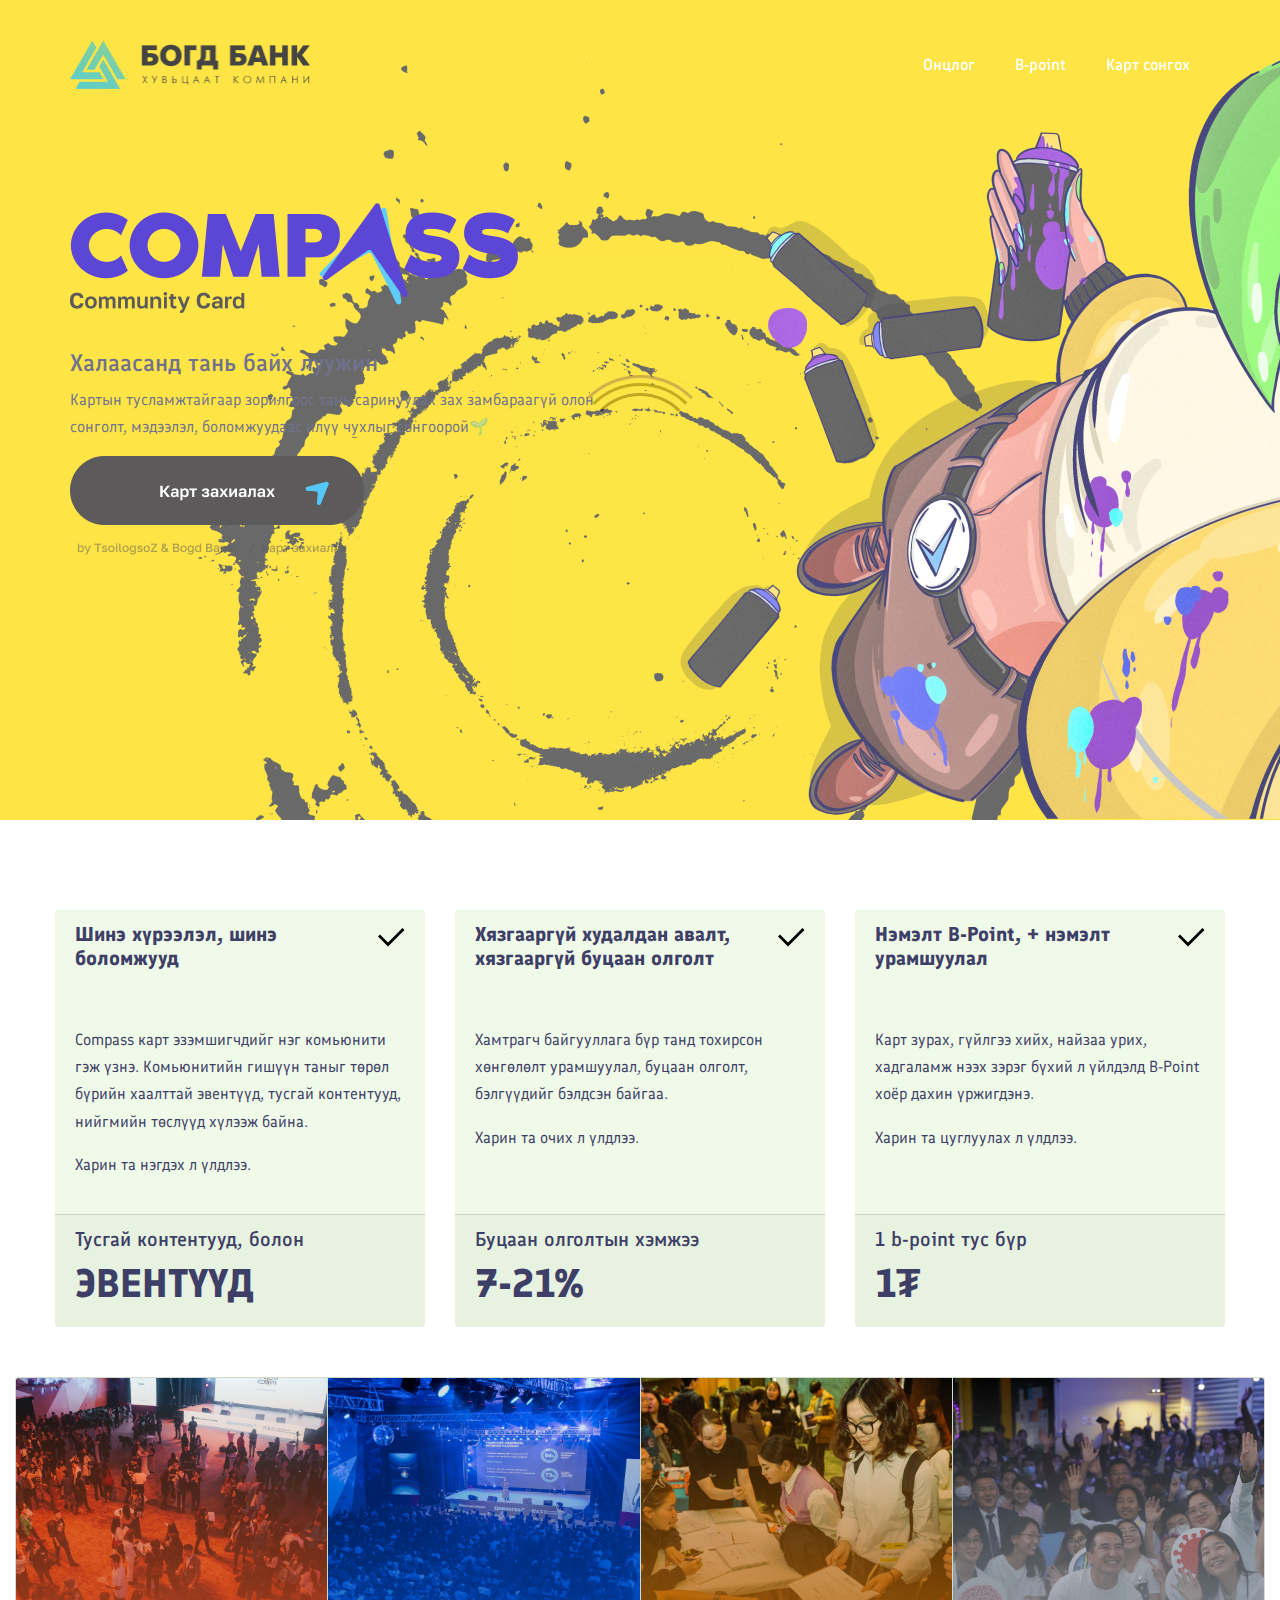
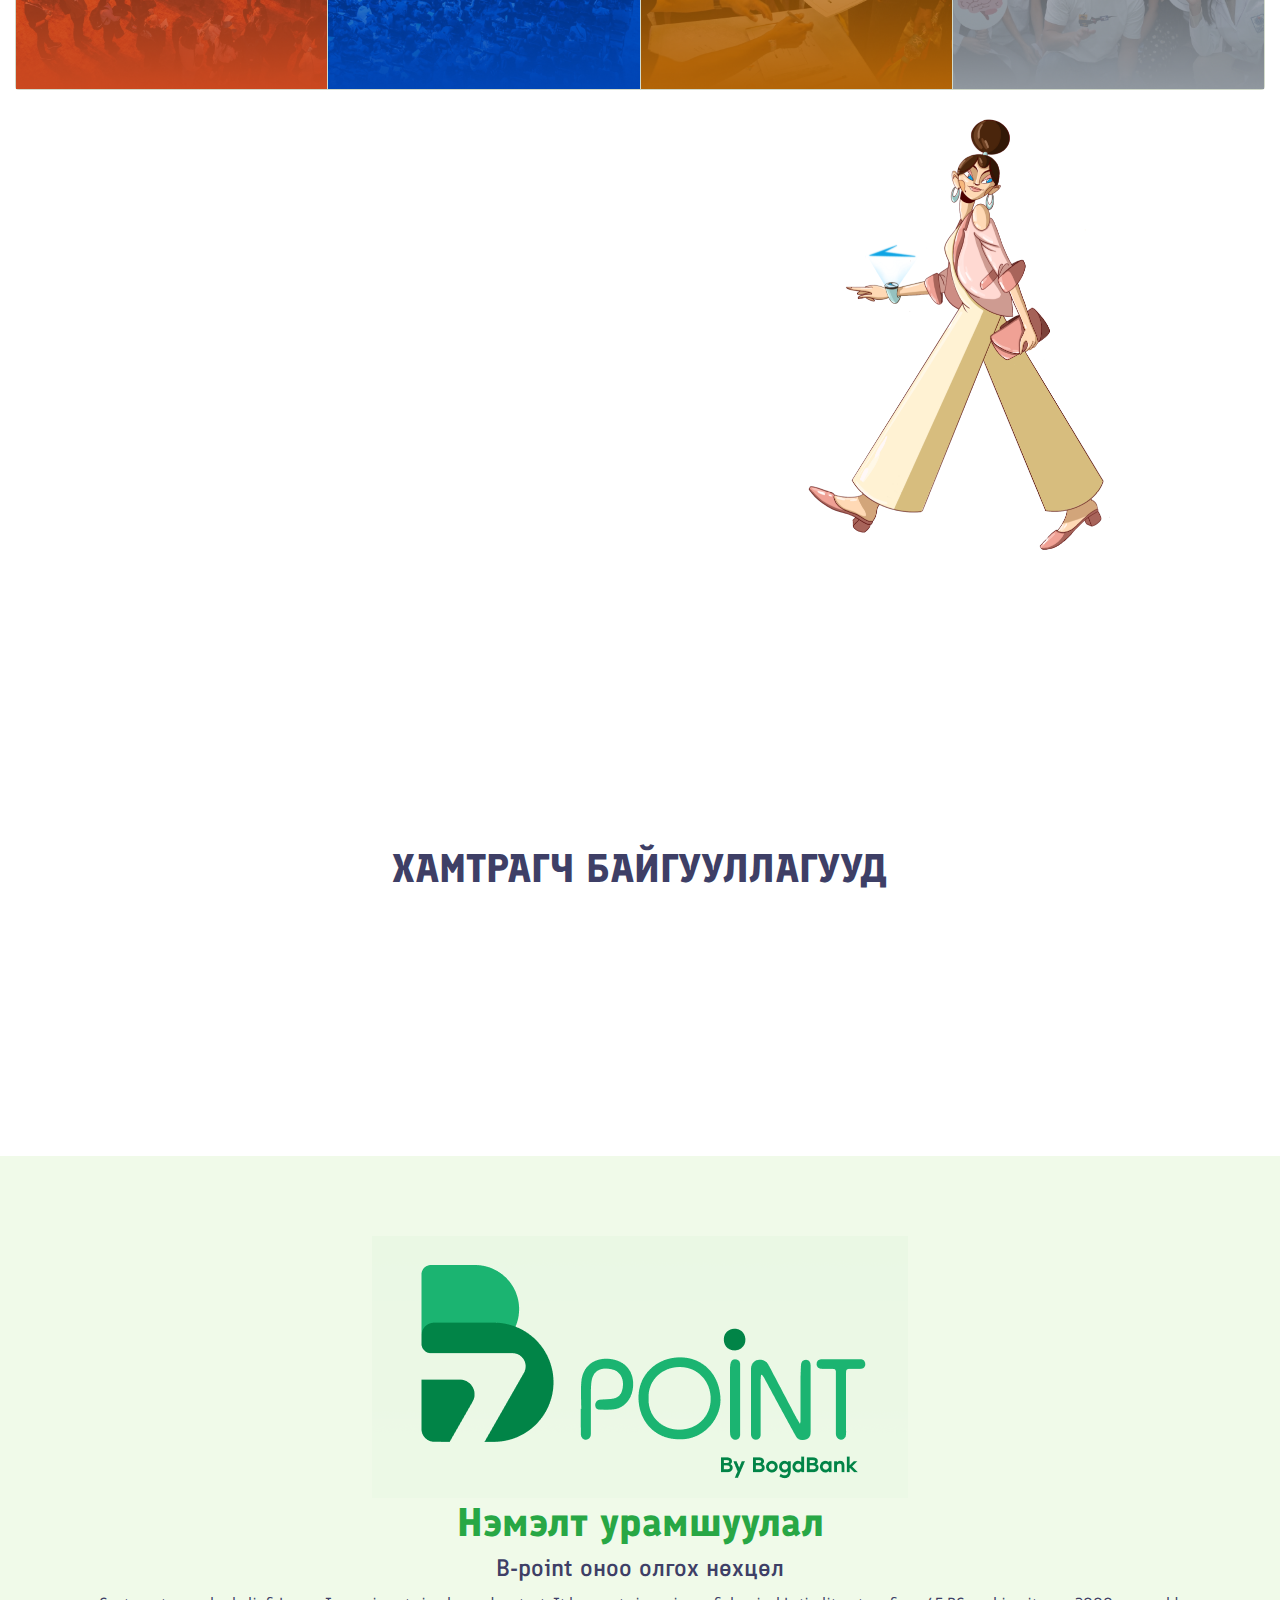
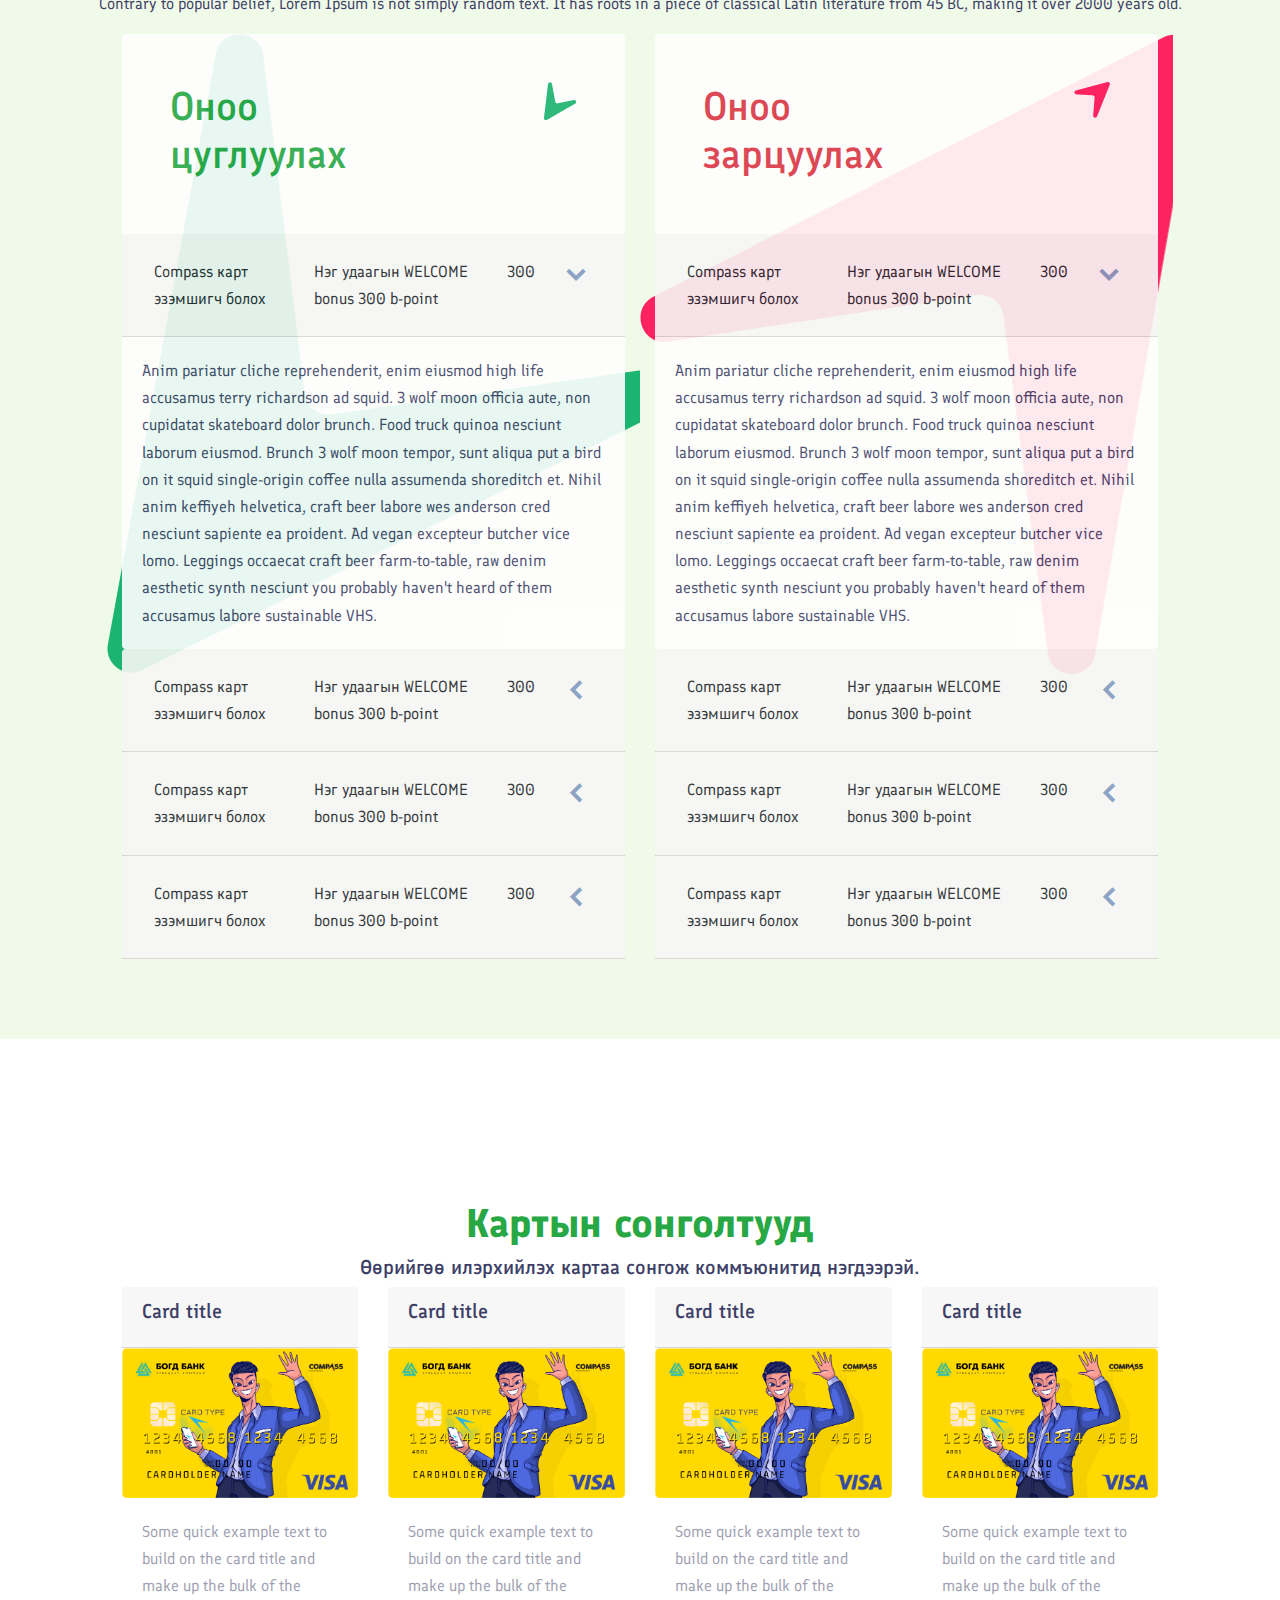
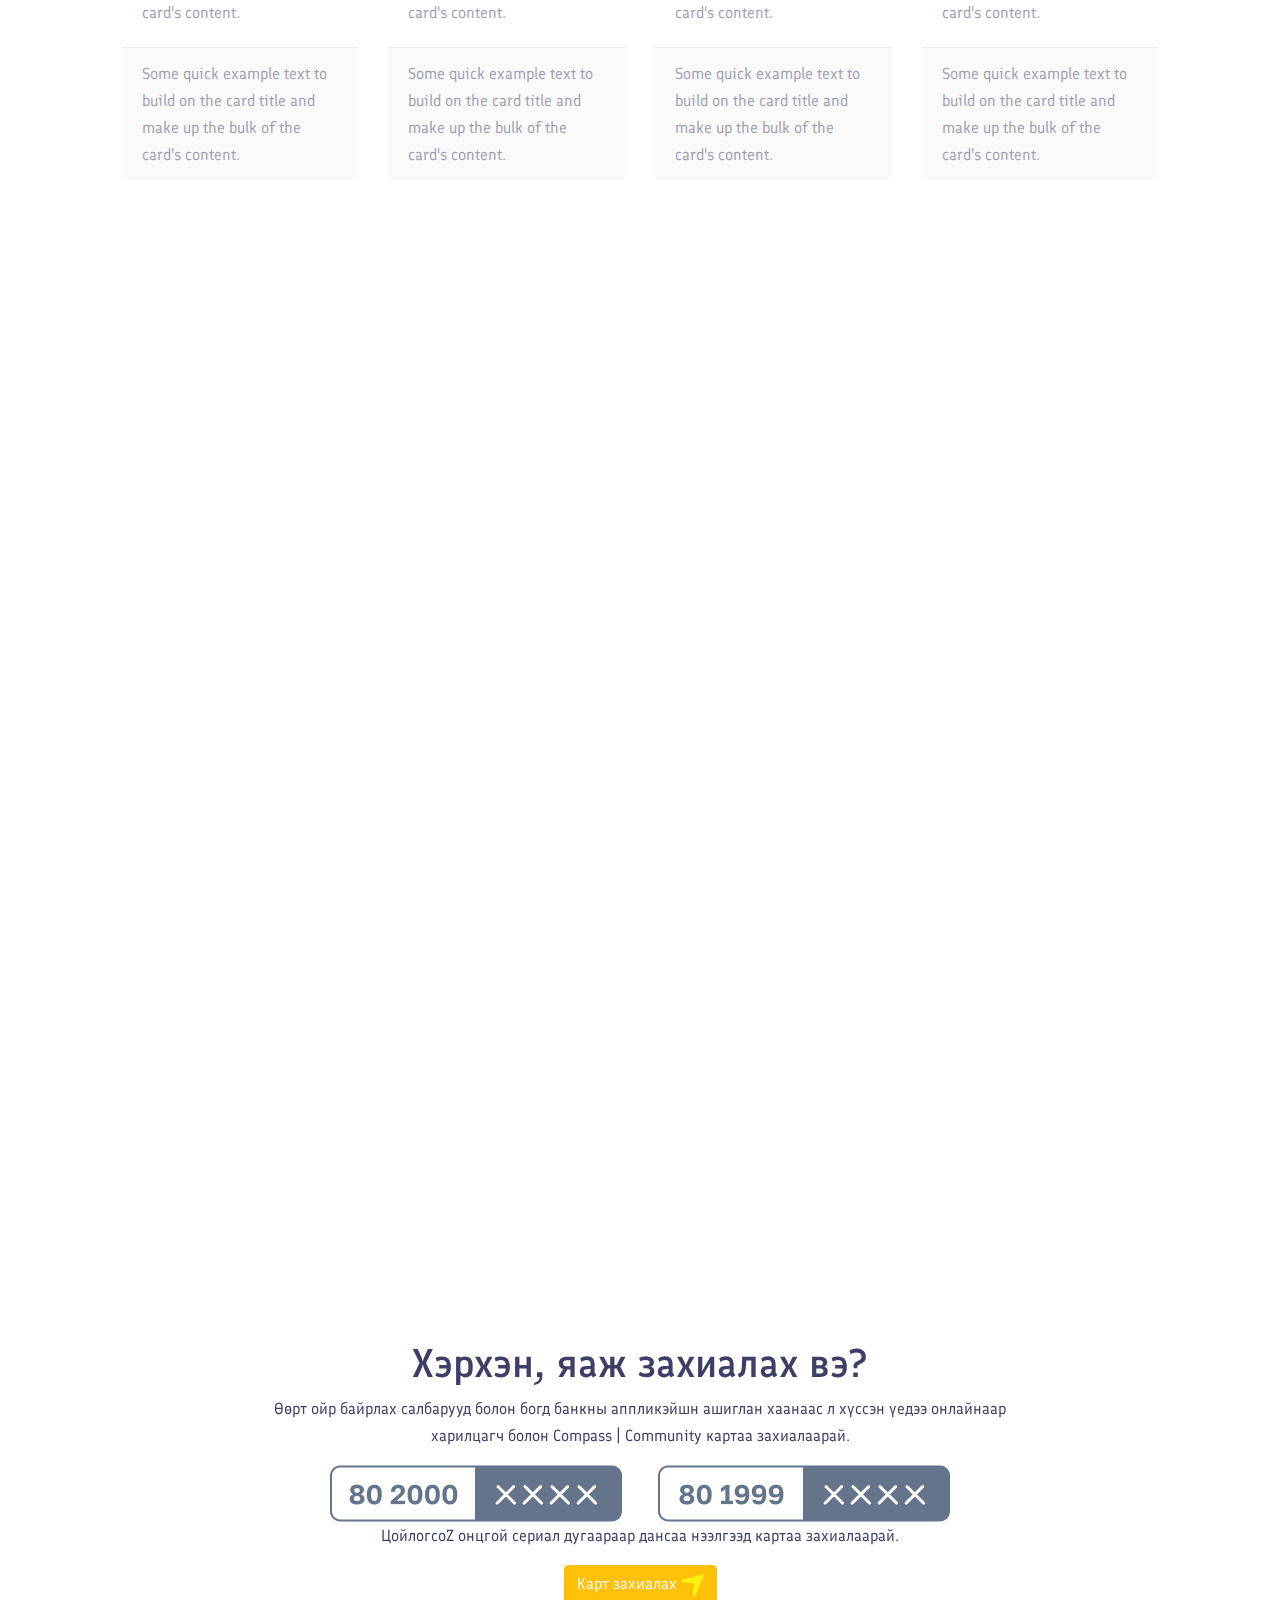
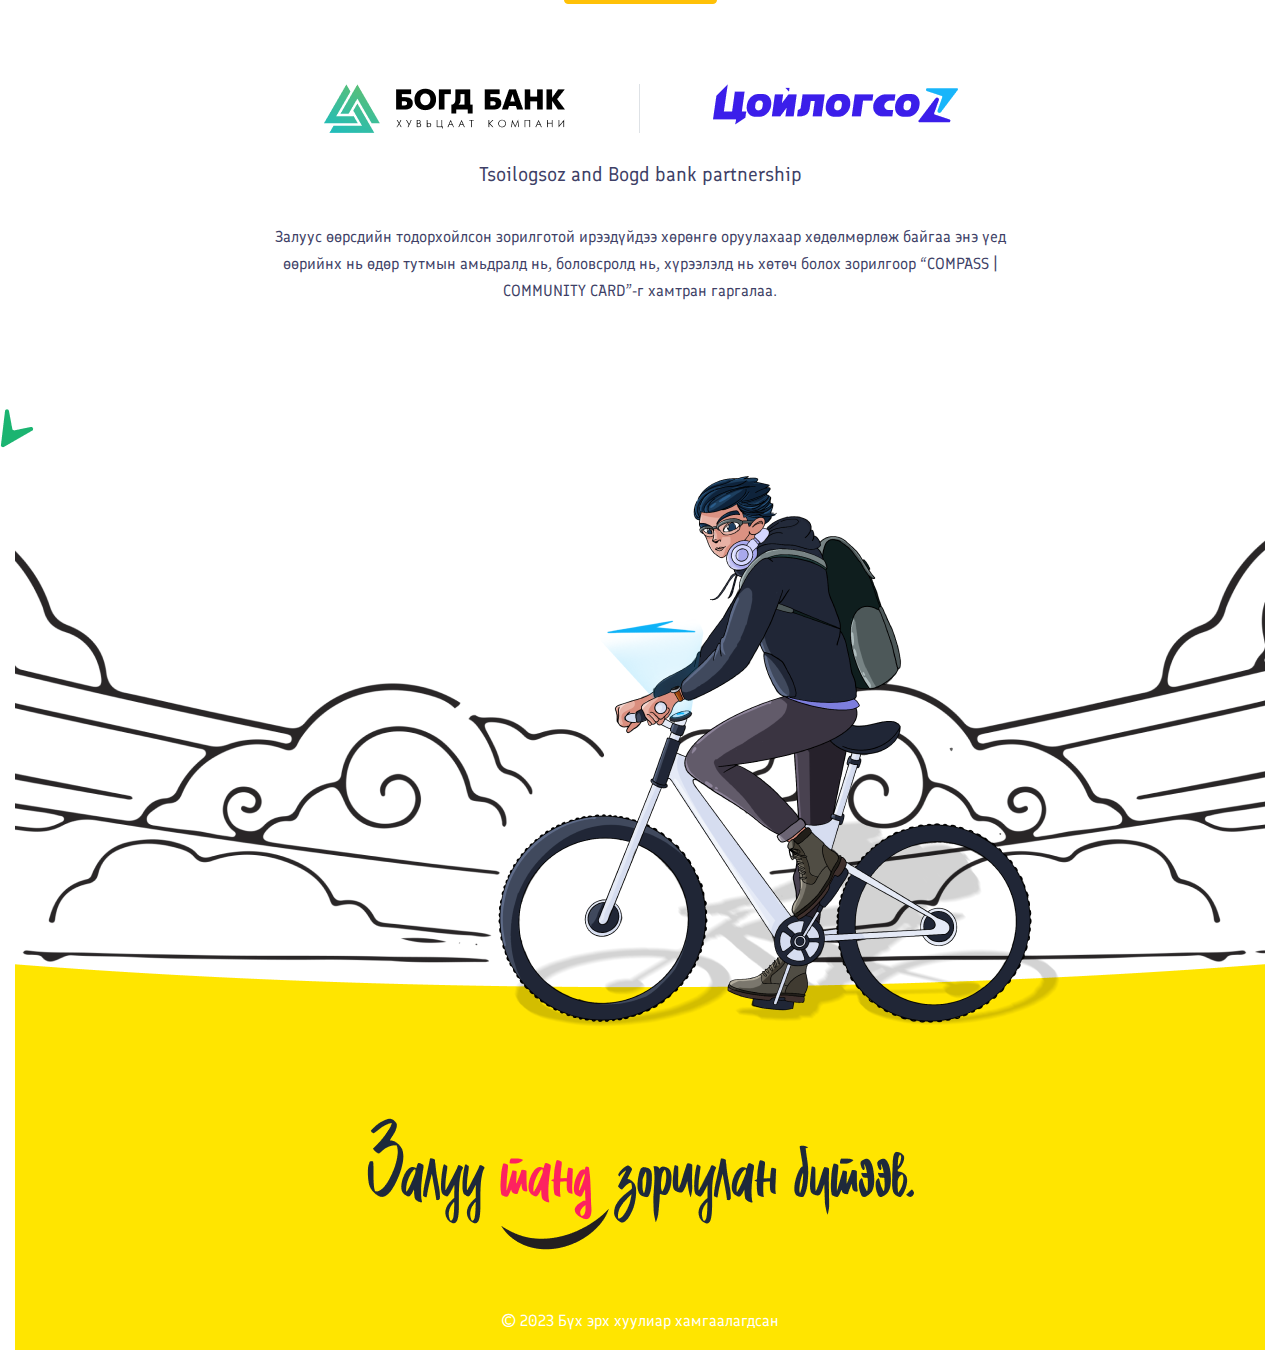
==== commit 41964011: "test2" ====
--- a/index.html
+++ b/index.html
@@ -10,6 +10,7 @@
 
   <!-- icofont-css-link -->
   <link rel="stylesheet" href="css/icofont.min.css">
+  <link rel="stylesheet" href="css/animate.min.css">
   <!-- Owl-Carosal-Style-link -->
   <link rel="stylesheet" href="css/owl.carousel.min.css">
   <!-- Bootstrap-Style-link -->
@@ -46,8 +47,8 @@
       	<!-- navigation bar -->
         <nav class="navbar navbar-expand-lg">
           <a class="navbar-brand" href="#">
-            <!-- <img src="images/logo.png" alt="image" > -->
-            <a class="text-light" href="/"><h3>Богд банк</h3></a>
+            <img src="assets/bogdbank.png" alt="image" >
+            <!-- <a class="text-light" href="/"><h3>Богд банк</h3></a> -->
           </a>
           <button class="navbar-toggler" type="button" data-toggle="collapse" data-target="#navbarSupportedContent"
             aria-controls="navbarSupportedContent" aria-expanded="false" aria-label="Toggle navigation">
@@ -79,11 +80,11 @@
     </header>
 
     <!-- Section Compass banner -->
-    <section id="section-compass" class="banner_section_compass">
+    <section id="section-compass" >
       <div class="container">
-        <div class="row">
+        <div class="row p-relative">
           <span class="banner_shape1"> <img src="assets/compass_circle.png" alt="image" > </span>
-          <div class="col-lg-6 col-md-12">
+          <div class="col-lg-6 col-md-12" style="padding-top:200px">
             <div class="banner_text">
               <img class="blue_img" src="assets/compass_text.png" alt="image" >
               <h4>Халаасанд тань байх луужин</h4>
@@ -101,9 +102,30 @@
           </div>
 
           <div class="col-lg-6 col-md-12"  data-aos="fade-in" data-aos-duration="1500">
-            <div class="compass-guy">
+            <div class="banner_slider">
+
+              <div id="compass_slider" class="owl-carousel owl-theme">
+                <div class="item">
+                  <div class="slider_img">
+                    <img src="assets/compass_guy.png" alt="image" >
+                  </div>
+                </div>
+                <!-- <div class="item">
+                  <div class="slider_img">
+                    <img src="assets/compass_guy.png" alt="image" >
+                  </div>
+                </div>
+                <div class="item">
+                  <div class="slider_img">
+                    <img src="assets/compass_guy.png" alt="image" >
+                  </div>
+                </div> -->
+              </div>
+            </div>
+
+            <!-- <div class="compass-guy">
               <img class="moving_animation" src="assets/compass_guy.png" alt="image" >
-            </div>
+            </div> -->
           </div>
         </div>
       </div>
@@ -206,14 +228,13 @@
                     <li>
                       <h3>Хүрээлэл</h3>
                     </li>
+                    <li>
+                      <p>
+                        Компасс карт нь олон төрлийн хөнгөлөлт, буцаан олголт, урамшуулал оноог залууст тохирсон таатай нөхцөлөөр бүрдүүлж байна. Хамгийн чухал нь картаар дамжуулан эерэг коммьюнитийн нэг хэсэг болж төрөл бүрийн эвент, контент, сургалт, нийгэмдээ бодитоор нөлөөлөх боломжоо, хүрээллээ тэлээрэй.
+                      </p>
+                    </li>
                   </ul>
                 </div>
-             
-              <div class="card-body">
-                <p class="card-text">
-                  Компасс карт нь олон төрлийн хөнгөлөлт, буцаан олголт, урамшуулал оноог залууст тохирсон таатай нөхцөлөөр бүрдүүлж байна. Хамгийн чухал нь картаар дамжуулан эерэг коммьюнитийн нэг хэсэг болж төрөл бүрийн эвент, контент, сургалт, нийгэмдээ бодитоор нөлөөлөх боломжоо, хүрээллээ тэлээрэй.
-                </p>
-              </div>
             </div>
 
             <!-- Card 2 -->
@@ -229,14 +250,13 @@
                       <h3>
                         эвентүүд</h3>
                     </li>
+                    <li>
+                      <p class="card-text">
+                        Өдөр тутмын ажлаасаа түрхэн хугацаанд салж, ур чадвар, танилын хүрээллээ тэлэх боломжтой нэгэн хэвийн бус тогтмол эвентүүд. Ямар нэг хүлээлт, төсөөлөл хэрэггүй, учир нь эвент бүр өөрийн гэсэн онцлогтой байх болно. Та ч гэсэн өөрийн онцлогоор эвентэд нэгдээрэй.
+                      </p>
+                    </li>
                   </ul>
                 </div>
-             
-              <div class="card-body">
-                <p class="card-text">
-                  Өдөр тутмын ажлаасаа түрхэн хугацаанд салж, ур чадвар, танилын хүрээллээ тэлэх боломжтой нэгэн хэвийн бус тогтмол эвентүүд. Ямар нэг хүлээлт, төсөөлөл хэрэггүй, учир нь эвент бүр өөрийн гэсэн онцлогтой байх болно. Та ч гэсэн өөрийн онцлогоор эвентэд нэгдээрэй.
-                </p>
-              </div>
             </div>
 
             <!-- Card 3 -->
@@ -252,14 +272,13 @@
                       <h3>
                         контентууд</h3>
                     </li>
+                    <li>
+                      <p class="card-text">
+                        Зах замбараагүй мэдээллээр дүүрсэн сошиалаас түр холдож, өөрт хэрэгтэй мэдлэг туршлага, шинэ зүйлсийг олж авах боломжтой тусгай контентууд. Контентийн агуулга бүр сонирхолтой байх болно.
+                      </p>
+                    </li>
                   </ul>
                 </div>
-             
-              <div class="card-body">
-                <p class="card-text">
-                  Зах замбараагүй мэдээллээр дүүрсэн сошиалаас түр холдож, өөрт хэрэгтэй мэдлэг туршлага, шинэ зүйлсийг олж авах боломжтой тусгай контентууд. Контентийн агуулга бүр сонирхолтой байх болно.
-                </p>
-              </div>
             </div>
 
             <!-- Card 4 -->
@@ -275,14 +294,13 @@
                       <h3>
                         төслүүд</h3>
                     </li>
+                    <li>
+                      <p class="card-text">
+                        Карт зурах, гүйлгээ хийх, найзаа урих, хадгаламж нээх зэрэг бүхий л үйлдэлд B-Point хоёр дахин үржигдэнэ. Харин та цуглуулах л үлдлээ. 1 b-point = 1төгрөг
+                      </p>
+                    </li>
                   </ul>
                 </div>
-             
-              <div class="card-body ">
-                <p class="card-text">
-                  Карт зурах, гүйлгээ хийх, найзаа урих, хадгаламж нээх зэрэг бүхий л үйлдэлд B-Point хоёр дахин үржигдэнэ. Харин та цуглуулах л үлдлээ. 1 b-point = 1төгрөг
-                </p>
-              </div>
             </div>
 
           </div>
@@ -293,16 +311,16 @@
     <section id="section-promo" >
       <div class="container-fluid">
         <div class="promo-wrapper">
-          <div class="promo-text-yellow col-xl-10 " data-aos="fade-right" data-aos-duration="2000" data-aos-delay="500" >
+          <div class="promo-text-yellow col-xl-10 " data-aos="fade-right" data-aos-duration="500" data-aos-delay="0" >
             <img class="img-fluid" src="assets/promo_text_yellow.png" />
-            <img class="turning-animation" src="assets/promo_arrow_yellow.png" />
+            <!-- <img class="turning-animation" src="assets/promo_arrow_yellow.png" /> -->
           </div>
           <div class="promo-woman col-xl-4 offset-xl-7 ">
-            <img class="img-fluid banner_shape1" src="assets/promo_woman.png" data-aos="fade-left" data-aos-duration="1000" data-aos-delay="100" />
-          </div>
-          <div class="promo-text-blue col-xl-10 offset-xl-2 " data-aos="fade-left" data-aos-duration="2000" data-aos-delay="500">
+            <img class="img-fluid banner_shape1" src="assets/promo_woman.png" />
+          </div>
+          <div class="promo-text-blue col-xl-10 offset-xl-2 " data-aos="fade-left" data-aos-duration="600" data-aos-delay="100">
             <img class="img-fluid" src="assets/promo_text_blue.png"  />
-            <img class="turning-animation" src="assets/promo_arrow_blue.png" />
+            <!-- <img class="turning-animation" src="assets/promo_arrow_blue.png" /> -->
           </div>
         </div>
       </div>
@@ -310,13 +328,11 @@
 
     <!-- Section company -->
     <section id="section-company">
-      <div class="container">
+      <div class="container-fluid">
         <div class="row">
-          <div class="col-12 text-center mt-4 mb-4">
+          <div class="col-xl-10 offset-xl-1 text-center mt-4 mb-4">
             <h1 class="h1 text-uppercase font-weight-bold">Хамтрагч байгууллагууд</h1>
-
-          </div>
-        </div>
+ 
         <div class="row mb-3" data-aos="fade-left" data-aos-duration="1000" data-aos-delay="100">
           <div class="col">
             <img class="img-fluid" src="assets/icon_cu.png" />
@@ -363,6 +379,10 @@
             <img class="img-fluid" src="assets/icon_cu.png" />
           </div>
         </div>
+        
+      </div>
+    </div>
+
       </div>
     </section>
 
@@ -409,7 +429,7 @@
                           </td>
                           <td scope="col border-0">
                             <button type="button" class="btn btn-link active" data-toggle="collapse" data-target="#collapse_1">
-                              <i class="icon_faq icofont-plus"></i></i> 
+                              <i class="icon_faq icofont-simple-left"></i></i> 
                               </button>
                           </td>
                         </tr>
@@ -440,7 +460,7 @@
                           </td>
                           <td scope="col border-0">
                             <button type="button" class="btn btn-link active" data-toggle="collapse" data-target="#collapse_2">
-                              <i class="icon_faq icofont-plus"></i></i> 
+                              <i class="icon_faq icofont-simple-left"></i></i> 
                               </button>
                           </td>
                         </tr>
@@ -470,7 +490,7 @@
                           </td>
                           <td scope="col border-0">
                             <button type="button" class="btn btn-link active" data-toggle="collapse" data-target="#collapse_3">
-                              <i class="icon_faq icofont-plus"></i></i> 
+                              <i class="icon_faq icofont-simple-left"></i></i> 
                               </button>
                           </td>
                         </tr>
@@ -500,7 +520,7 @@
                           </td>
                           <td scope="col border-0">
                             <button type="button" class="btn btn-link active" data-toggle="collapse" data-target="#collapse_4">
-                              <i class="icon_faq icofont-plus"></i></i> 
+                              <i class="icon_faq icofont-simple-left"></i></i> 
                               </button>
                           </td>
                         </tr>
@@ -545,7 +565,7 @@
                         </td>
                         <td scope="col border-0">
                           <button type="button" class="btn btn-link active" data-toggle="collapse" data-target="#collapse_11">
-                            <i class="icon_faq icofont-plus"></i></i> 
+                            <i class="icon_faq icofont-simple-down"></i></i> 
                             </button>
                         </td>
                       </tr>
@@ -576,7 +596,7 @@
                         </td>
                         <td scope="col border-0">
                           <button type="button" class="btn btn-link active" data-toggle="collapse" data-target="#collapse_22">
-                            <i class="icon_faq icofont-plus"></i></i> 
+                            <i class="icon_faq icofont-simple-left"></i></i> 
                             </button>
                         </td>
                       </tr>
@@ -606,7 +626,7 @@
                         </td>
                         <td scope="col border-0">
                           <button type="button" class="btn btn-link active" data-toggle="collapse" data-target="#collapse_33">
-                            <i class="icon_faq icofont-plus"></i></i> 
+                            <i class="icon_faq icofont-simple-left"></i></i> 
                             </button>
                         </td>
                       </tr>
@@ -636,7 +656,7 @@
                         </td>
                         <td scope="col border-0">
                           <button type="button" class="btn btn-link active" data-toggle="collapse" data-target="#collapse_44">
-                            <i class="icon_faq icofont-plus"></i></i> 
+                            <i class="icon_faq icofont-simple-left"></i></i> 
                             </button>
                         </td>
                       </tr>
@@ -659,7 +679,7 @@
 
     <!-- Section Detail -->
     <section id="section-detail">
-      <div class="container">
+      <div class="container-fluid">
         <div class="row">
           <div class="col text-center">
             <h1 class="h1 font-weight-bold text-success">Картын сонголтууд</h1>
@@ -667,148 +687,93 @@
           </div>
         </div>
         <div class="row">
-          <div class="col">
-
-            <div class="card" >
-              <div class="card-header">
-                <h5 class="card-title">Card title</h5>
-              </div>
-              <img class="card-img img-fluid" src="assets/card_1.png" />
-              <div class="card-body">
-                
-                
-                <p class="card-text">Some quick example text to build on the card title and make up the bulk of the card's content.</p>
-
-              </div>
-              <div class="card-footer">
-                <p class="card-text">Some quick example text to build on the card title and make up the bulk of the card's content.</p>
-              </div>
-            </div>
-
-          </div>
-          <div class="col">
-
-            <div class="card" >
-              <div class="card-header">
-                <h5 class="card-title">Card title</h5>
-              </div>
-              <img class="card-img img-fluid" src="assets/card_1.png" />
-              <div class="card-body">
-                
-                
-                <p class="card-text">Some quick example text to build on the card title and make up the bulk of the card's content.</p>
-
-              </div>
-              <div class="card-footer">
-                <p class="card-text">Some quick example text to build on the card title and make up the bulk of the card's content.</p>
-              </div>
-            </div>
-
-          </div>
-          <div class="col">
-
-            <div class="card" >
-              <div class="card-header">
-                <h5 class="card-title">Card title</h5>
-              </div>
-              <img class="card-img img-fluid" src="assets/card_1.png" />
-              <div class="card-body">
-                
-                
-                <p class="card-text">Some quick example text to build on the card title and make up the bulk of the card's content.</p>
-
-              </div>
-              <div class="card-footer">
-                <p class="card-text">Some quick example text to build on the card title and make up the bulk of the card's content.</p>
-              </div>
-            </div>
-
-          </div>
-          <div class="col">
-
-            <div class="card" >
-              <div class="card-header">
-                <h5 class="card-title">Card title</h5>
-              </div>
-              <img class="card-img img-fluid" src="assets/card_1.png" />
-              <div class="card-body">
-                
-                
-                <p class="card-text">Some quick example text to build on the card title and make up the bulk of the card's content.</p>
-
-              </div>
-              <div class="card-footer">
-                <p class="card-text">Some quick example text to build on the card title and make up the bulk of the card's content.</p>
-              </div>
-            </div>
-
-          </div>
+          <div class="col-xl-10 offset-xl-1">
+            <div class="row">
+              <div class="col">
+
+                <div class="card" >
+                  <div class="card-header">
+                    <h5 class="card-title">Card title</h5>
+                  </div>
+                  <img class="card-img img-fluid" src="assets/card_1.png" />
+                  <div class="card-body">
+                    
+                    
+                    <p class="card-text">Some quick example text to build on the card title and make up the bulk of the card's content.</p>
+    
+                  </div>
+                  <div class="card-footer">
+                    <p class="card-text">Some quick example text to build on the card title and make up the bulk of the card's content.</p>
+                  </div>
+                </div>
+    
+              </div>
+              <div class="col">
+    
+                <div class="card" >
+                  <div class="card-header">
+                    <h5 class="card-title">Card title</h5>
+                  </div>
+                  <img class="card-img img-fluid" src="assets/card_1.png" />
+                  <div class="card-body">
+                    
+                    
+                    <p class="card-text">Some quick example text to build on the card title and make up the bulk of the card's content.</p>
+    
+                  </div>
+                  <div class="card-footer">
+                    <p class="card-text">Some quick example text to build on the card title and make up the bulk of the card's content.</p>
+                  </div>
+                </div>
+    
+              </div>
+              <div class="col">
+    
+                <div class="card" >
+                  <div class="card-header">
+                    <h5 class="card-title">Card title</h5>
+                  </div>
+                  <img class="card-img img-fluid" src="assets/card_1.png" />
+                  <div class="card-body">
+                    
+                    
+                    <p class="card-text">Some quick example text to build on the card title and make up the bulk of the card's content.</p>
+    
+                  </div>
+                  <div class="card-footer">
+                    <p class="card-text">Some quick example text to build on the card title and make up the bulk of the card's content.</p>
+                  </div>
+                </div>
+    
+              </div>
+              <div class="col">
+    
+                <div class="card" >
+                  <div class="card-header">
+                    <h5 class="card-title">Card title</h5>
+                  </div>
+                  <img class="card-img img-fluid" src="assets/card_1.png" />
+                  <div class="card-body">
+                    
+                    
+                    <p class="card-text">Some quick example text to build on the card title and make up the bulk of the card's content.</p>
+    
+                  </div>
+                  <div class="card-footer">
+                    <p class="card-text">Some quick example text to build on the card title and make up the bulk of the card's content.</p>
+                  </div>
+                </div>
+    
+              </div>
+            </div>
+
+            
+
+          </div>
+
         </div>
       </div>
     </section>
-
-    <!-- Trusted Section start -->
-    <section class="row_am trusted_section">
-      <!-- container start -->
-      <div class="container">
-        <div class="section_title" data-aos="fade-up" data-aos-duration="1500" data-aos-delay="100">
-          <!-- h2 -->
-          <h2>Trusted by <span>150+</span> companies</h2>
-          <!-- p -->
-          <p>Lorem Ipsum is simply dummy text of the printing and typese tting <br> indus orem Ipsum has beenthe
-            standard dummy.</p>
-        </div>
-
-        <!-- logos slider start -->
-        <div class="company_logos" >
-          <div id="company_slider" class="owl-carousel owl-theme">
-            <div class="item">
-              <div class="logo">
-                <img src="images/paypal.png" alt="image" >
-              </div>
-            </div>
-            <div class="item">
-              <div class="logo">
-                <img src="images/spoty.png" alt="image" >
-              </div>
-            </div>
-            <div class="item">
-              <div class="logo">
-                <img src="images/shopboat.png" alt="image" >
-              </div>
-            </div>
-            <div class="item">
-              <div class="logo">
-                <img src="images/slack.png" alt="image" >
-              </div>
-            </div>
-            <div class="item">
-              <div class="logo">
-                <img src="images/envato.png" alt="image" >
-              </div>
-            </div>
-            <div class="item">
-              <div class="logo">
-                <img src="images/paypal.png" alt="image" >
-              </div>
-            </div>
-            <div class="item">
-              <div class="logo">
-                <img src="images/spoty.png" alt="image" >
-              </div>
-            </div>
-            <div class="item">
-              <div class="logo">
-                <img src="images/shopboat.png" alt="image" >
-              </div>
-            </div>
-          </div>
-        </div>
-        <!-- logos slider end -->
-      </div>
-      <!-- container end -->
-    </section>
-    <!-- Trusted Section ends -->
 
     <!-- Pricing-Section -->
     <section class="row_am pricing_section" id="pricing">
@@ -1045,106 +1010,6 @@
     </section>
     <!-- Pricing-Section end -->
 
-    <!-- Download-Free-App-section-Start  -->
-    <section class="row_am free_app_section" id="getstarted">
-      <!-- container start -->
-        <div class="container">
-            <div class="free_app_inner" data-aos="fade-in" data-aos-duration="1500" data-aos-delay="100"> 
-                <!-- row start -->
-                <div class="row">
-                  <!-- content -->
-                    <div class="col-md-6">
-                        <div class="free_text">
-                            <div class="section_title">
-                                <h2>Let’s download free from apple and play store</h2>
-                                <p>Instant free download from apple and play store orem Ipsum is simply dummy text of the printing.
-                                  and typese tting indus orem Ipsum has beenthe standard</p>
-                            </div>
-                            <ul class="app_btn">
-                              <li>
-                                <a href="#">
-                                  <img src="images/appstore_blue.png" alt="image" >
-                                </a>
-                              </li>
-                              <li>
-                                <a href="#">
-                                  <img src="images/googleplay_blue.png" alt="image" >
-                                </a>
-                              </li>
-                            </ul>
-                        </div>
-                    </div>
-
-                    <!-- images -->
-                    <div class="col-md-6">
-                        <div class="free_img">
-                            <img src="images/download-screen01.png" alt="image" >
-                            <img class="mobile_mockup" src="images/download-screen02.png" alt="image" >
-                        </div>
-                    </div>
-                </div>
-                <!-- row end -->
-            </div>
-        </div>
-        <!-- container end -->
-    </section>
-    <!-- Download-Free-App-section-end  -->
-
-
-    <!-- Beautifull-interface-Section start -->
-    <section class="row_am interface_section">
-	  <!-- container start -->
-      <div class="container-fluid">
-        <div class="section_title" data-aos="fade-up" data-aos-duration="1500" data-aos-delay="300">
-            <!-- h2 -->
-            <h2>Beautifull <span>interface</span></h2>
-            <!-- p -->
-            <p>
-              Lorem Ipsum is simply dummy text of the printing and typese tting <br> indus orem Ipsum has beenthe standard dummy.
-            </p>
-        </div>
-
-          <!-- screen slider start -->
-          <div class="screen_slider" >
-            <div id="screen_slider" class="owl-carousel owl-theme">
-              <div class="item">
-                <div class="screen_frame_img">
-                    <img src="images/screen-1.png" alt="image" >
-                </div>
-              </div>
-              <div class="item">
-                <div class="screen_frame_img">
-                    <img src="images/screen-2.png" alt="image" >
-                </div>
-              </div>
-              <div class="item">
-                <div class="screen_frame_img">
-                    <img src="images/screen-3.png" alt="image" >
-                </div>
-              </div>
-              <div class="item">
-                <div class="screen_frame_img">
-                    <img src="images/screen-4.png" alt="image" >
-                </div>
-              </div>
-              <div class="item">
-                <div class="screen_frame_img">
-                    <img src="images/screen-5.png" alt="image" >
-                </div>
-              </div>
-              <div class="item">
-                <div class="screen_frame_img">
-                    <img src="images/screen-3.png" alt="image" >
-                </div>
-              </div>
-          </div>
-          </div>
-          <!-- screen slider end -->
-      </div>
-      <!-- container end -->
-    </section>
-    <!-- Beautifull-interface-Section end -->
-
     <section id="section-order">
       <div class="container">
         <div class="row">
@@ -1175,7 +1040,7 @@
       <div class="container">
         <div class="row mb-4 mt-4">
           <div class="col-xl-4 offset-xl-2 text-center border-right">
-            <img src="assets/богдбанк.png" />
+            <img src="assets/bogdbank.png" />
           </div>
           <div class="col-xl-4 text-center">
             <img src="assets/цойлогсоз.png" />
--- a/css/style.css
+++ b/css/style.css
@@ -363,9 +363,7 @@
 	animation: pulse-blue-small-sm 3.5s infinite
 }
 
-.navbar-brand img {
-    width: 150px;
-}
+
 
 /* navigation bar dropdown */
 .navbar-expand-lg .navbar-nav .has_dropdown {
--- a/css/style-new.css
+++ b/css/style-new.css
@@ -35,27 +35,72 @@
     color: var(--body-text-purple);
     /* background-color: var(--light-purple); */
 }
-
+.navbar-brand img {
+    width: 240px;
+}
+.p-relative{
+    position: relative;
+}
 /* ---------Hero-banner-Css-Start------------------ */
 /* hero banner wraper */
-.banner_section_compass {
-    padding-top: 180px;
-    position: relative;
+#section-compass {
+    position: relative;
+    overflow: hidden;
     background: #FEDC02;
     /* background-image: url(../assets/compass.png); */
 }
 
-.banner_section_compass .banner_shape1 {
+#section-compass .banner_shape1 {
     position: absolute;
-    top: 200px;
-    left: 15%;
-    animation: circlemove 10s infinite;
+    top: 0;
+    animation: animateHeart 2.4s infinite;
+}
+#section-compass .owl-carousel .owl-stage-outer {
+    position: relative;
+    overflow:visible;
+    -webkit-transform: translate3d(0,0,0);
+}
+#section-compass .owl-carousel .owl-item img{
+    max-width: none;
+    width: auto;
 }
 
 
 @keyframes circlemove {
     50% {transform: rotate(10deg);}
   }
+@keyframes scaling {
+    0% {
+        transform: scale(1.0);
+        -webkit-transform: scale(1.0);
+    }
+    100% {
+        transform: scale(2.0);
+        -webkit-transform: scale(2.0);
+    }
+}
+
+@keyframes animateHeart {
+    0% {
+      transform: rotate(45deg) scale(0.8);
+    }
+    5% {
+      transform: rotate(45deg) scale(0.9);
+    }
+    10% {
+      transform: rotate(45deg) scale(0.8);
+    }
+    15% {
+      transform: rotate(45deg) scale(1);
+    }
+    50% {
+      transform: rotate(45deg) scale(0.8);
+    }
+    100% {
+      transform: rotate(45deg) scale(0.8);
+    }
+}
+
 
 .turning-animation {
     /* position: absolute;
@@ -87,11 +132,19 @@
     position: inherit;
 }
 .card-img-wrapper .activity-title{
+    transition: all 0.3s ease-out 0s;
     position: absolute;
     left: 2rem;
-    bottom: 2rem;
+    top: 21rem;
     color:white;
 }
+@media(hover: hover) and (pointer: fine) {
+    .card-img-wrapper:hover .activity-title,
+    .card-img-wrapper:active .activity-title{
+        top: 10rem;
+    }
+}
+
 #section-activity .card{
     background-color: #F0FAE9;
 }
@@ -105,7 +158,7 @@
 #section-promo .promo-text-yellow{
     position:absolute;
     z-index: 1;
-    top: 5%;
+    /* top: 5%; */
 }
 #section-promo .promo-woman{
     position:absolute;
@@ -116,7 +169,7 @@
 #section-promo .promo-text-blue{
     position:absolute;
     z-index: 3;
-    bottom: 5%;
+    bottom: 0;
 }
 #section-company {
     margin-top: 5rem;
@@ -145,6 +198,7 @@
     /* position: absolute;
     right: 20px; */
     color: #839BC0;
+    font-size: 2rem;
 }
 #section-bpoint .card{
     opacity: 0.9;
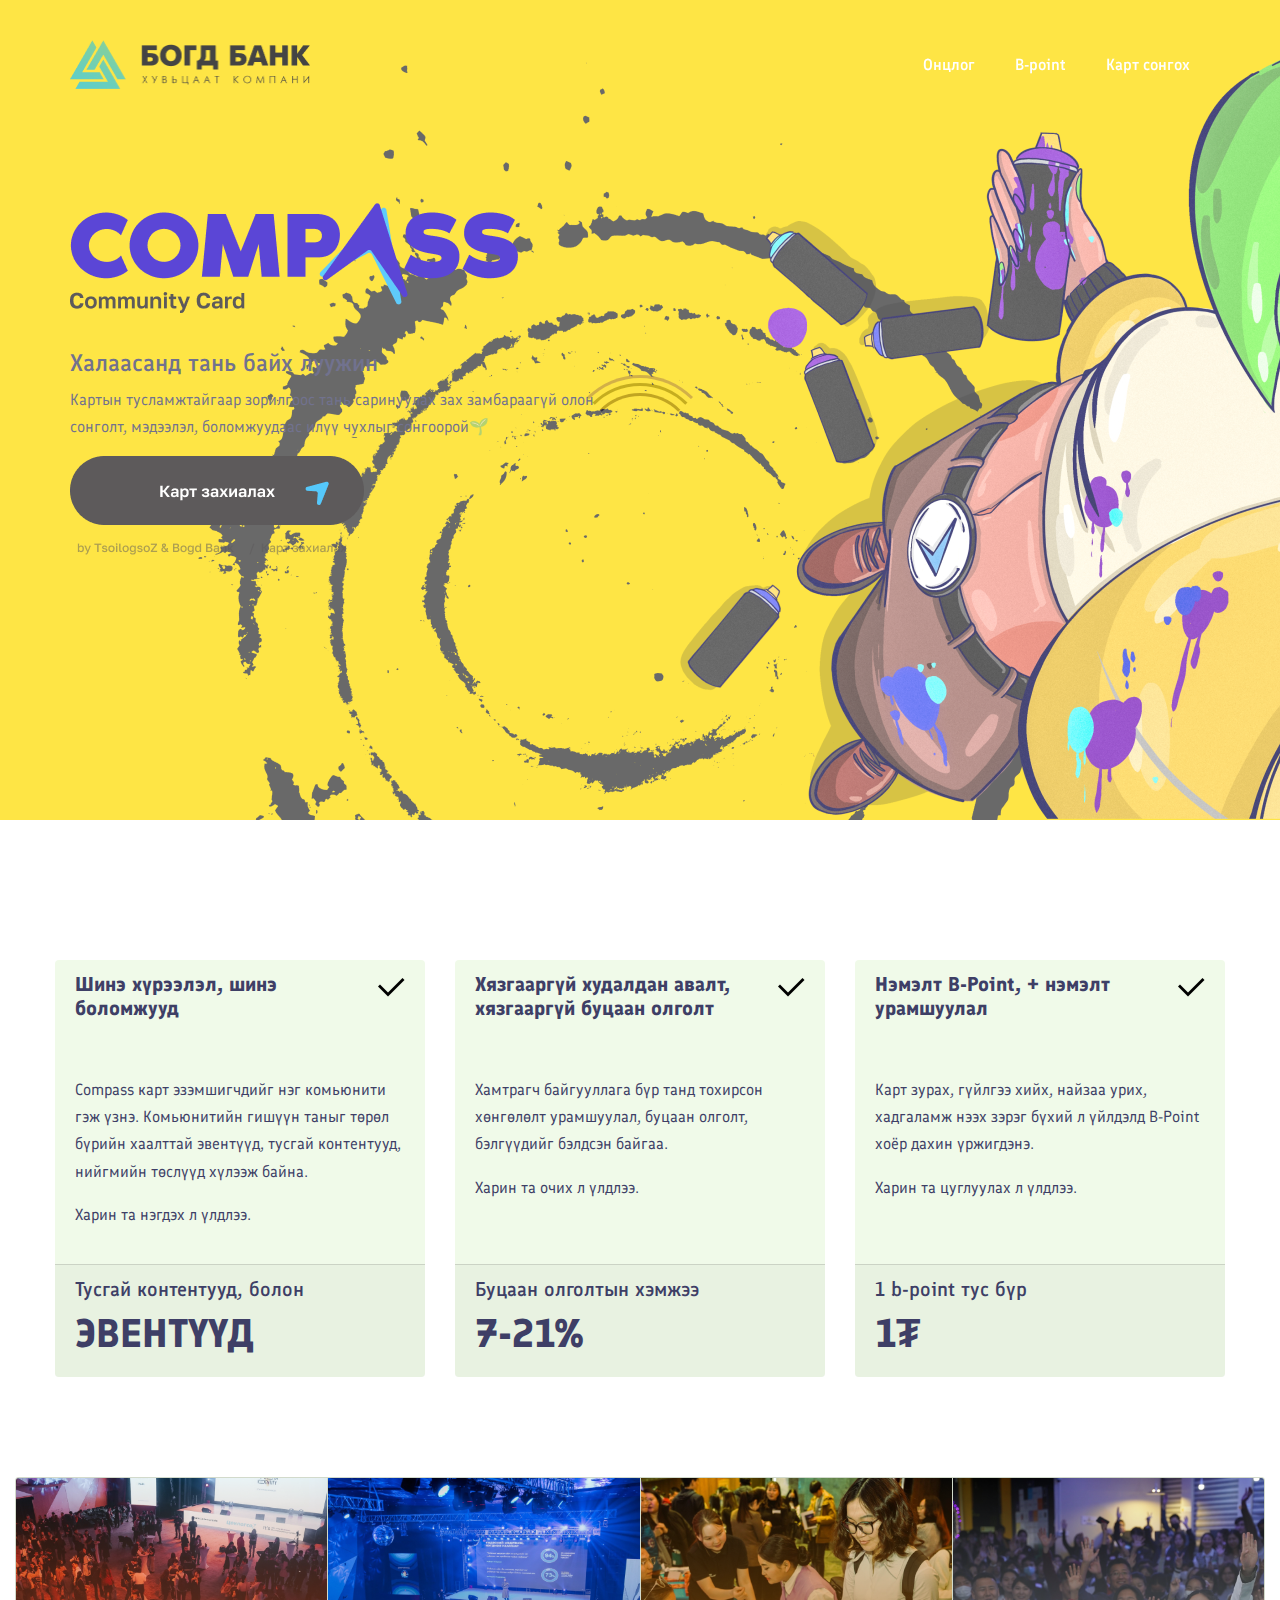
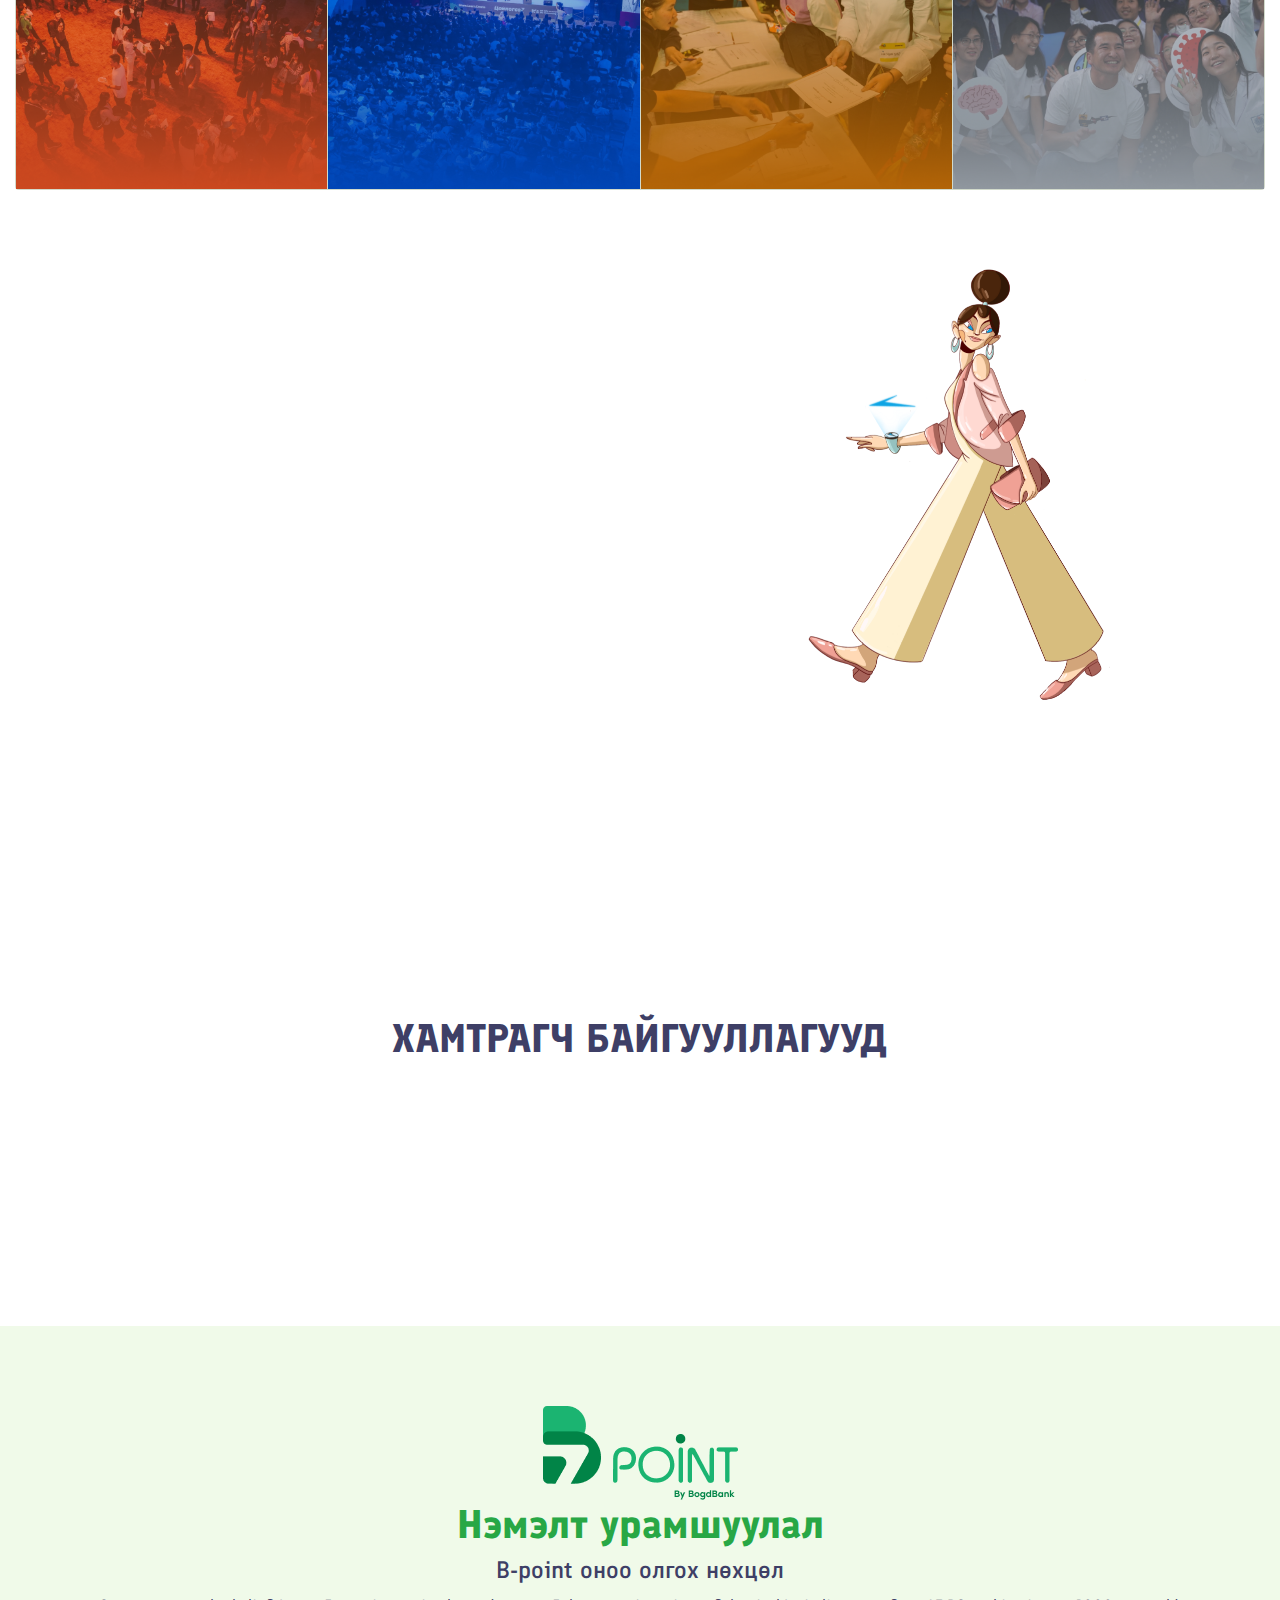
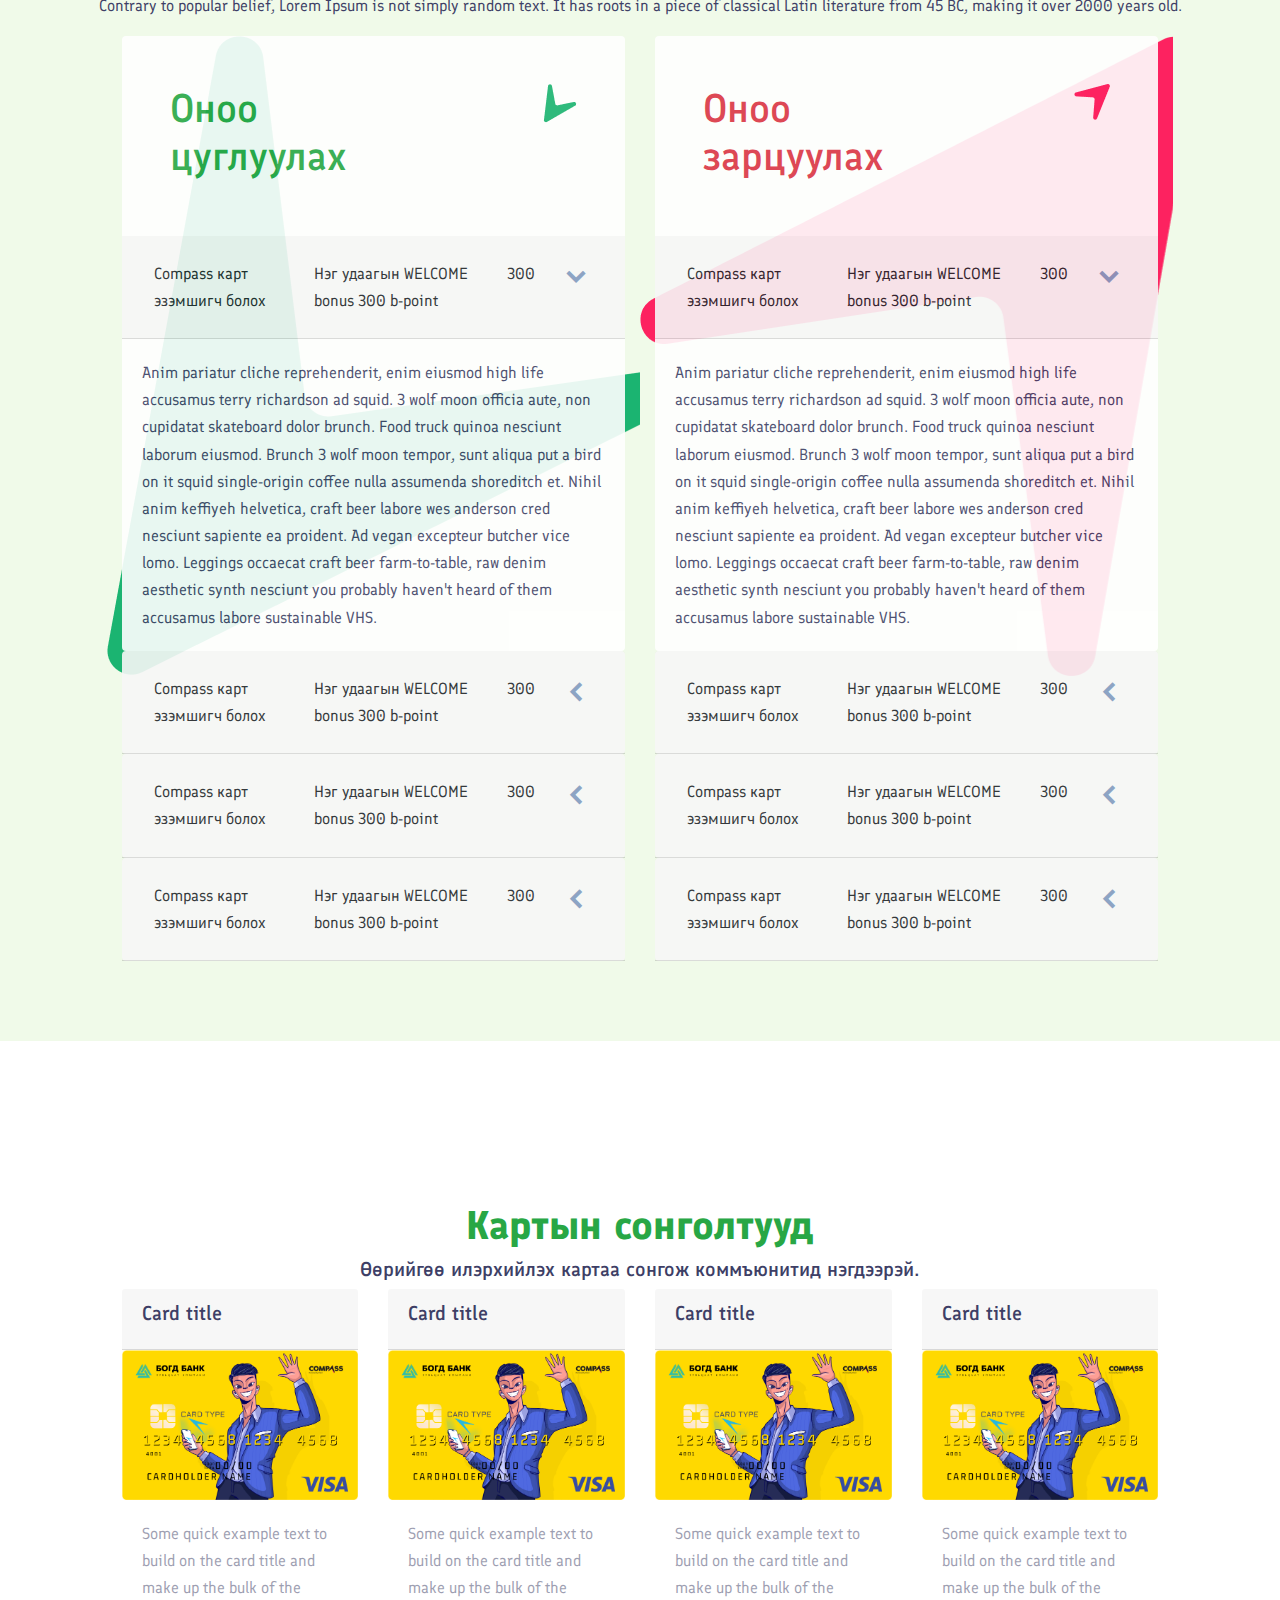
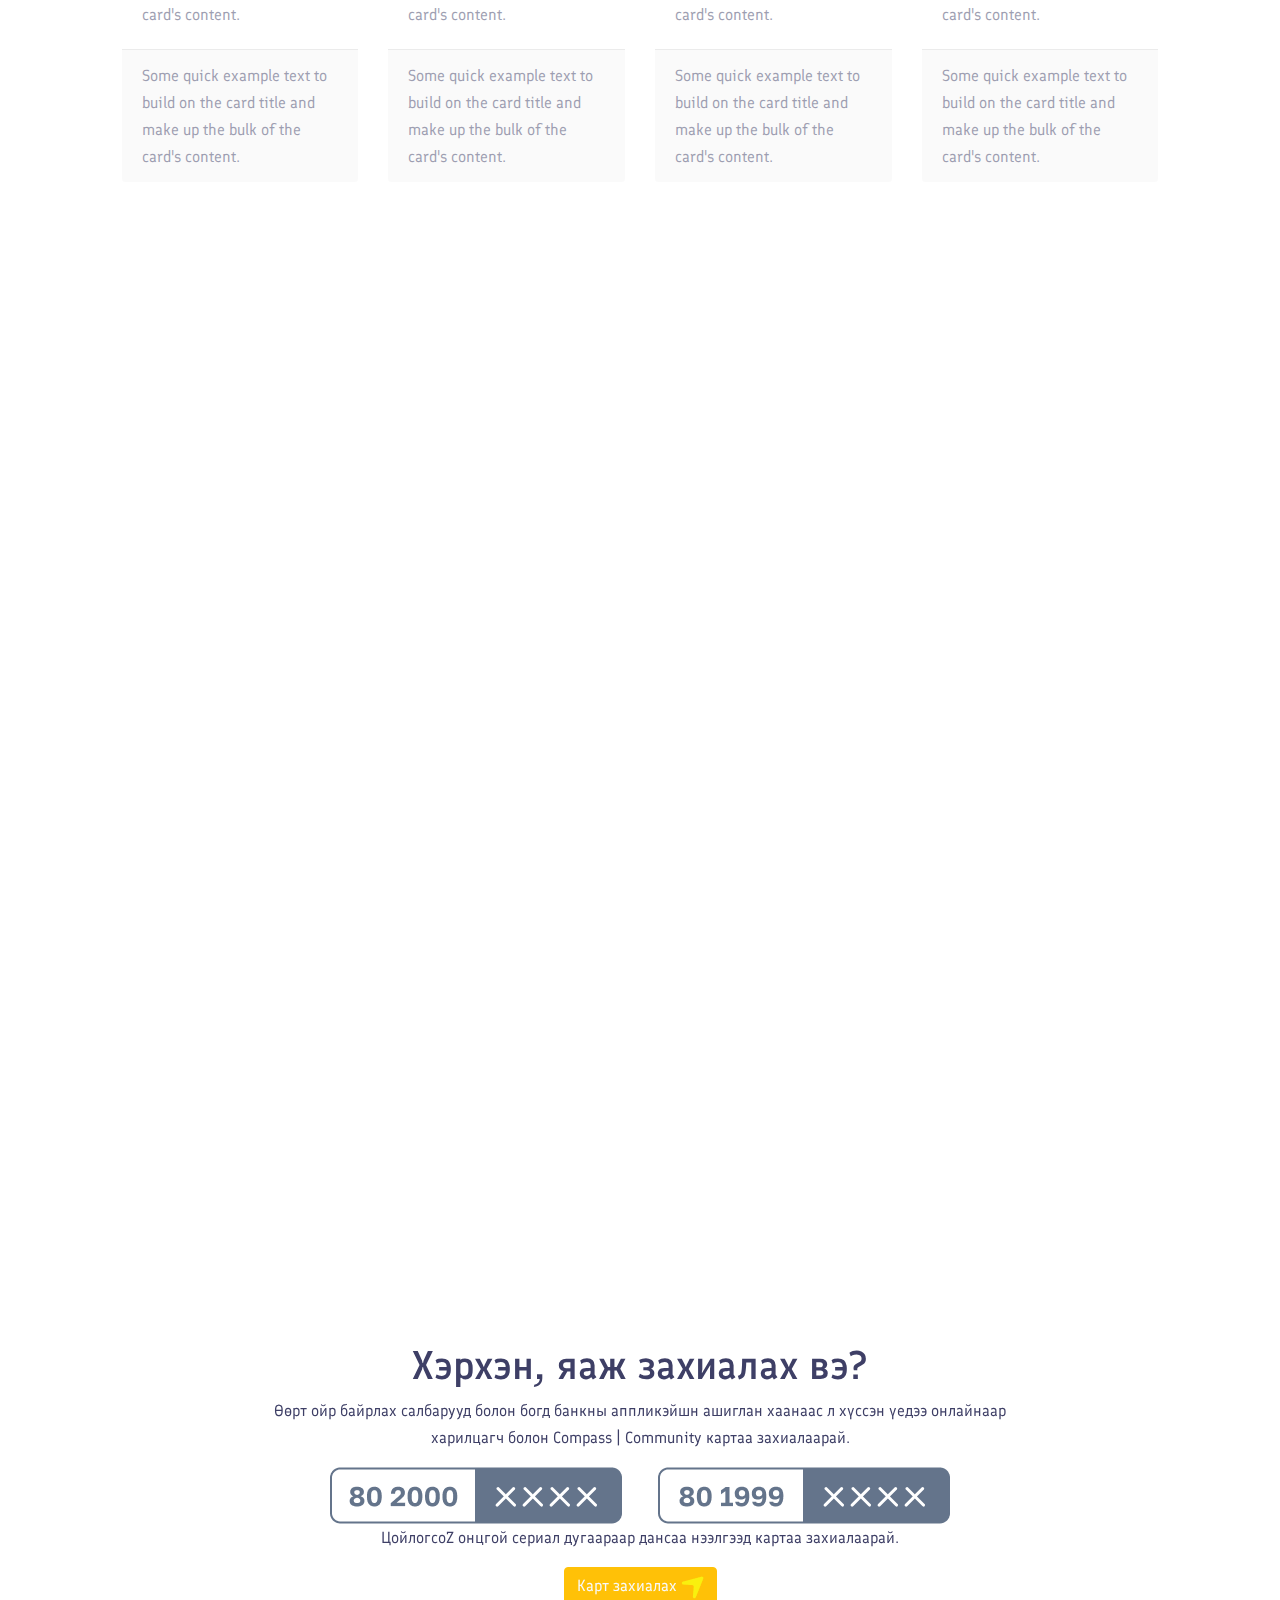
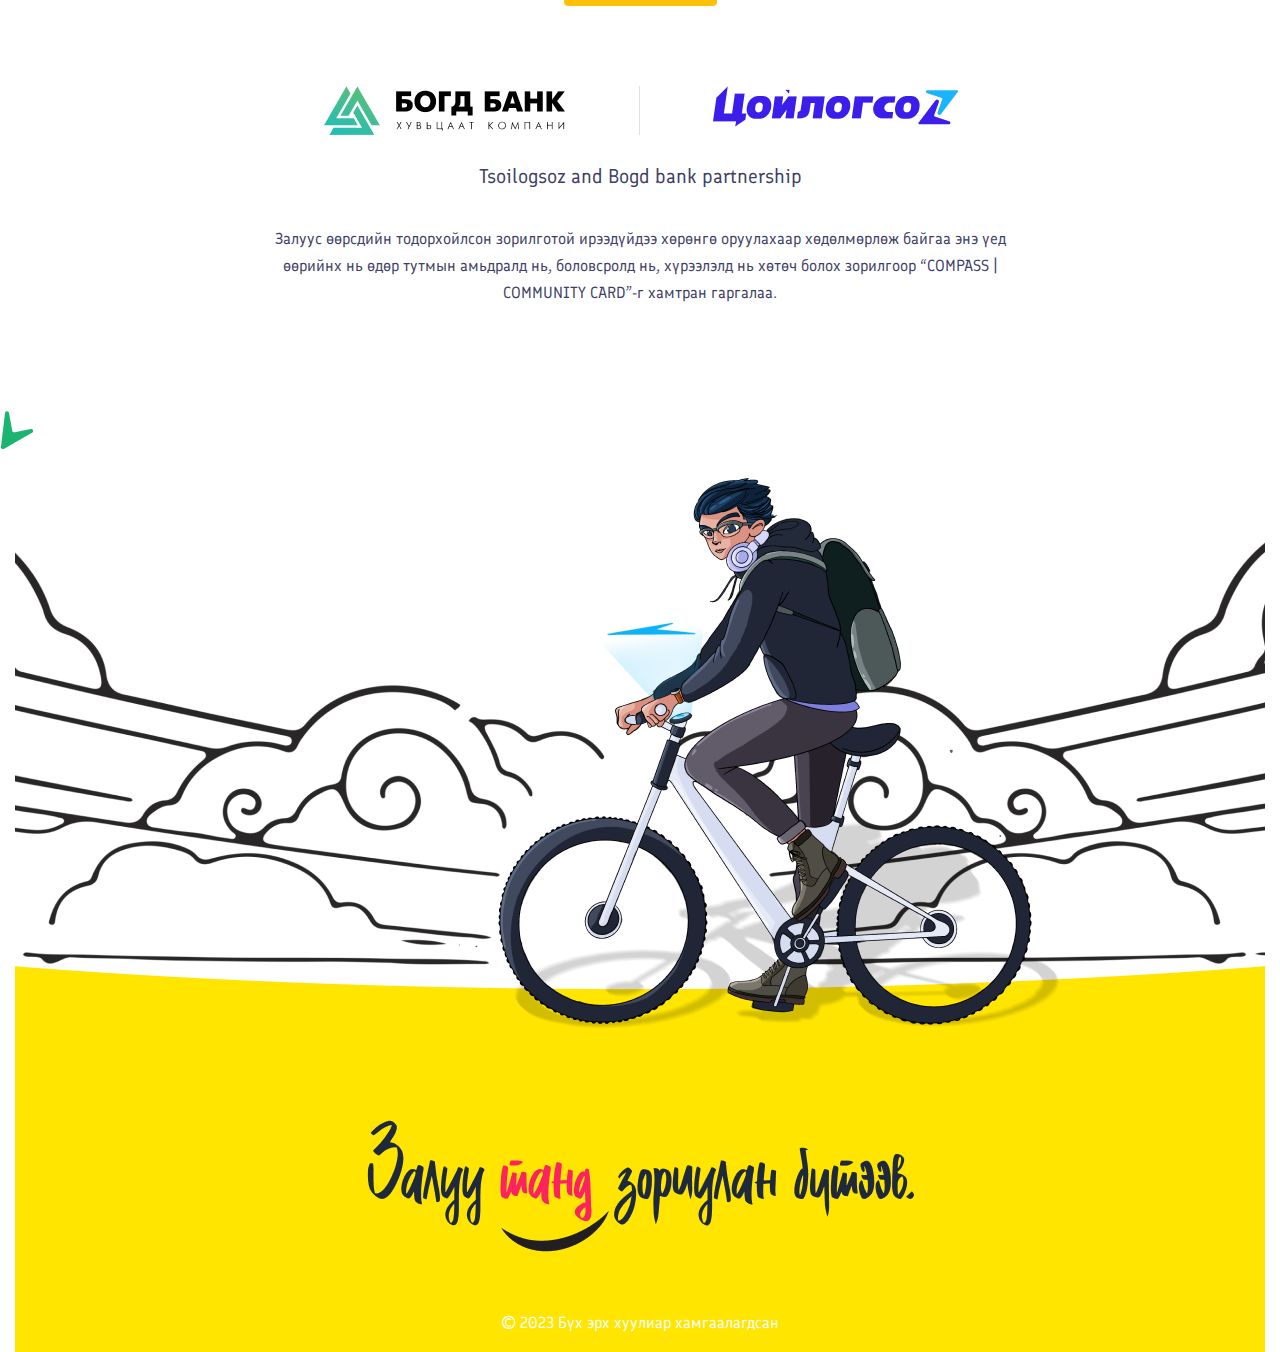
==== commit 1171bb1f: "test3" ====
--- a/index.html
+++ b/index.html
@@ -330,59 +330,59 @@
     <section id="section-company">
       <div class="container-fluid">
         <div class="row">
-          <div class="col-xl-10 offset-xl-1 text-center mt-4 mb-4">
+          <div class="col-12 col-xl-10 offset-xl-1 text-center mt-4 mb-4">
             <h1 class="h1 text-uppercase font-weight-bold">Хамтрагч байгууллагууд</h1>
  
-        <div class="row mb-3" data-aos="fade-left" data-aos-duration="1000" data-aos-delay="100">
-          <div class="col">
-            <img class="img-fluid" src="assets/icon_cu.png" />
-          </div>
-          <div class="col">
-            <img class="img-fluid" src="assets/icon_cu.png" />
-          </div>
-          <div class="col">
-            <img class="img-fluid" src="assets/icon_cu.png" />
-          </div>
-          <div class="col">
-            <img class="img-fluid" src="assets/icon_cu.png" />
-          </div>
-          <div class="col">
-            <img class="img-fluid" src="assets/icon_cu.png" />
-          </div>
-          <div class="col">
-            <img class="img-fluid" src="assets/icon_cu.png" />
-          </div>
-          <div class="col">
-            <img class="img-fluid" src="assets/icon_cu.png" />
-          </div>
-        </div>
-        <div class="row" data-aos="fade-right" data-aos-duration="1000" data-aos-delay="200" >
-          <div class="col">
-            <img class="img-fluid" src="assets/icon_cu.png" />
-          </div>
-          <div class="col">
-            <img class="img-fluid" src="assets/icon_cu.png" />
-          </div>
-          <div class="col">
-            <img class="img-fluid" src="assets/icon_cu.png" />
-          </div>
-          <div class="col">
-            <img class="img-fluid" src="assets/icon_cu.png" />
-          </div>
-          <div class="col">
-            <img class="img-fluid" src="assets/icon_cu.png" />
-          </div>
-          <div class="col">
-            <img class="img-fluid" src="assets/icon_cu.png" />
-          </div>
-          <div class="col">
-            <img class="img-fluid" src="assets/icon_cu.png" />
-          </div>
-        </div>
-        
-      </div>
-    </div>
-
+            <div class="row mb-3" data-aos="fade-left" data-aos-duration="1000" data-aos-delay="100">
+              <div class="col-xl col-sm-3 col-xs-6">
+                <img class="img-fluid" src="assets/icon_cu.png" />
+              </div>
+              <div class="col-md col-sm-2 col-xs-6">
+                <img class="img-fluid" src="assets/icon_cu.png" />
+              </div>
+              <div class="col-md col-sm-2 col-xs-6">
+                <img class="img-fluid" src="assets/icon_cu.png" />
+              </div>
+              <div class="col-md col-sm-2 col-xs-6">
+                <img class="img-fluid" src="assets/icon_cu.png" />
+              </div>
+              <div class="col-md col-sm-2 col-xs-6">
+                <img class="img-fluid" src="assets/icon_cu.png" />
+              </div>
+              <div class="col-md col-sm-2 col-xs-6">
+                <img class="img-fluid" src="assets/icon_cu.png" />
+              </div>
+              <div class="col-md col-sm-2 col-xs-6">
+                <img class="img-fluid" src="assets/icon_cu.png" />
+              </div>
+            </div>
+            <div class="row" data-aos="fade-right" data-aos-duration="1000" data-aos-delay="200" >
+              <div class="col-md col-sm-2 col-xs-6">
+                <img class="img-fluid" src="assets/icon_cu.png" />
+              </div>
+              <div class="col-md col-sm-2 col-xs-6">
+                <img class="img-fluid" src="assets/icon_cu.png" />
+              </div>
+              <div class="col-md col-sm-2 col-xs-6">
+                <img class="img-fluid" src="assets/icon_cu.png" />
+              </div>
+              <div class="col-md col-sm-2 col-xs-6">
+                <img class="img-fluid" src="assets/icon_cu.png" />
+              </div>
+              <div class="col-md col-sm-2 col-xs-6">
+                <img class="img-fluid" src="assets/icon_cu.png" />
+              </div>
+              <div class="col-md col-sm-2 col-xs-6">
+                <img class="img-fluid" src="assets/icon_cu.png" />
+              </div>
+              <div class="col-md col-sm-2 col-xs-6">
+                <img class="img-fluid" src="assets/icon_cu.png" />
+              </div>
+            </div>
+            
+          </div>
+
+        </div>
       </div>
     </section>
 
@@ -391,7 +391,7 @@
       <div class="container-fluid">
         <div class="row">
           <div class="col text-center">
-            <img src="assets/b-point-title.png" />
+            <img src="assets/bpoint_group.png" />
             <h1 class="h1 font-weight-bold text-success">Нэмэлт урамшуулал</h1>
             <h4 class="h4">B-point оноо олгох нөхцөл</h4>
             <p>
@@ -687,9 +687,9 @@
           </div>
         </div>
         <div class="row">
-          <div class="col-xl-10 offset-xl-1">
+          <div class="col-xs-12 col-md-10 offset-md-1">
             <div class="row">
-              <div class="col">
+              <div class="col-xl col-sm-6 col-xs-12">
 
                 <div class="card" >
                   <div class="card-header">
@@ -708,7 +708,7 @@
                 </div>
     
               </div>
-              <div class="col">
+              <div class="col-xl col-sm-6 col-xs-12">
     
                 <div class="card" >
                   <div class="card-header">
@@ -727,7 +727,7 @@
                 </div>
     
               </div>
-              <div class="col">
+              <div class="col-xl col-sm-6 col-xs-12">
     
                 <div class="card" >
                   <div class="card-header">
@@ -746,7 +746,7 @@
                 </div>
     
               </div>
-              <div class="col">
+              <div class="col-xl col-sm-6 col-xs-12">
     
                 <div class="card" >
                   <div class="card-header">
@@ -1077,7 +1077,7 @@
                     
                 <!-- footer link 1 -->
                   <div class="col-12 text-center">
-                    <img src="assets/footer_bike.png" alt="image" >
+                    <img class="img-fluid" src="assets/footer_bike.png" alt="image" >
                   </div>
 
               </div>
@@ -1095,7 +1095,7 @@
               <div class="row">
                 <div class="col-12 text-center h-100 d-flex align-items-end justify-content-center">
                   <div class="footer-content-bike">
-                    <img src="assets/footer_text.png" alt="image" >
+                    <img class="img-fluid" src="assets/footer_text.png" alt="image" >
                   </div>
                   
                 </div>
--- a/css/style-new.css
+++ b/css/style-new.css
@@ -116,7 +116,7 @@
 
 #section-benefit{
     margin-top: 40px;
-    padding: 50px 0;
+    padding: 100px 0;
 }
 
 #section-benefit .card{
@@ -153,7 +153,7 @@
     height:600px; 
     /* background-color: aqua; */
     position: relative;
-    margin: 50px 0;
+    margin: 100px 0;
 }
 #section-promo .promo-text-yellow{
     position:absolute;
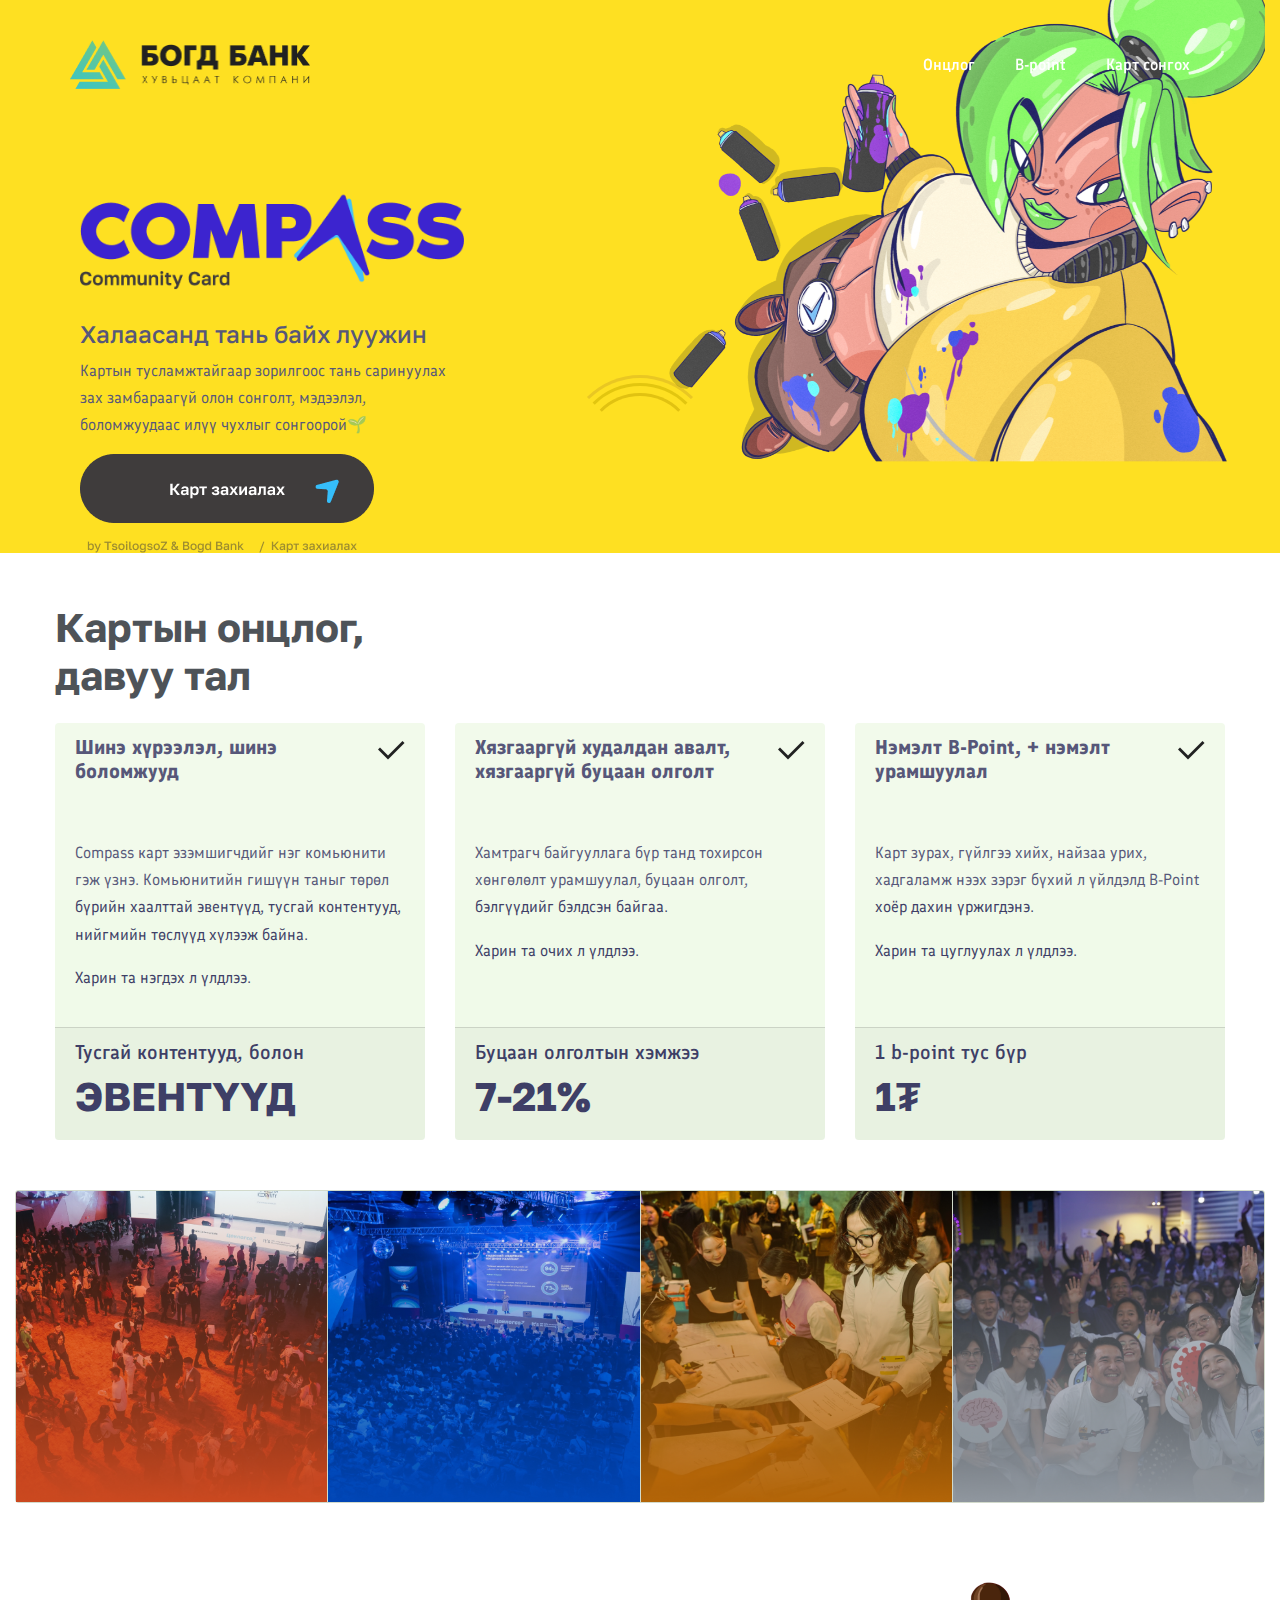
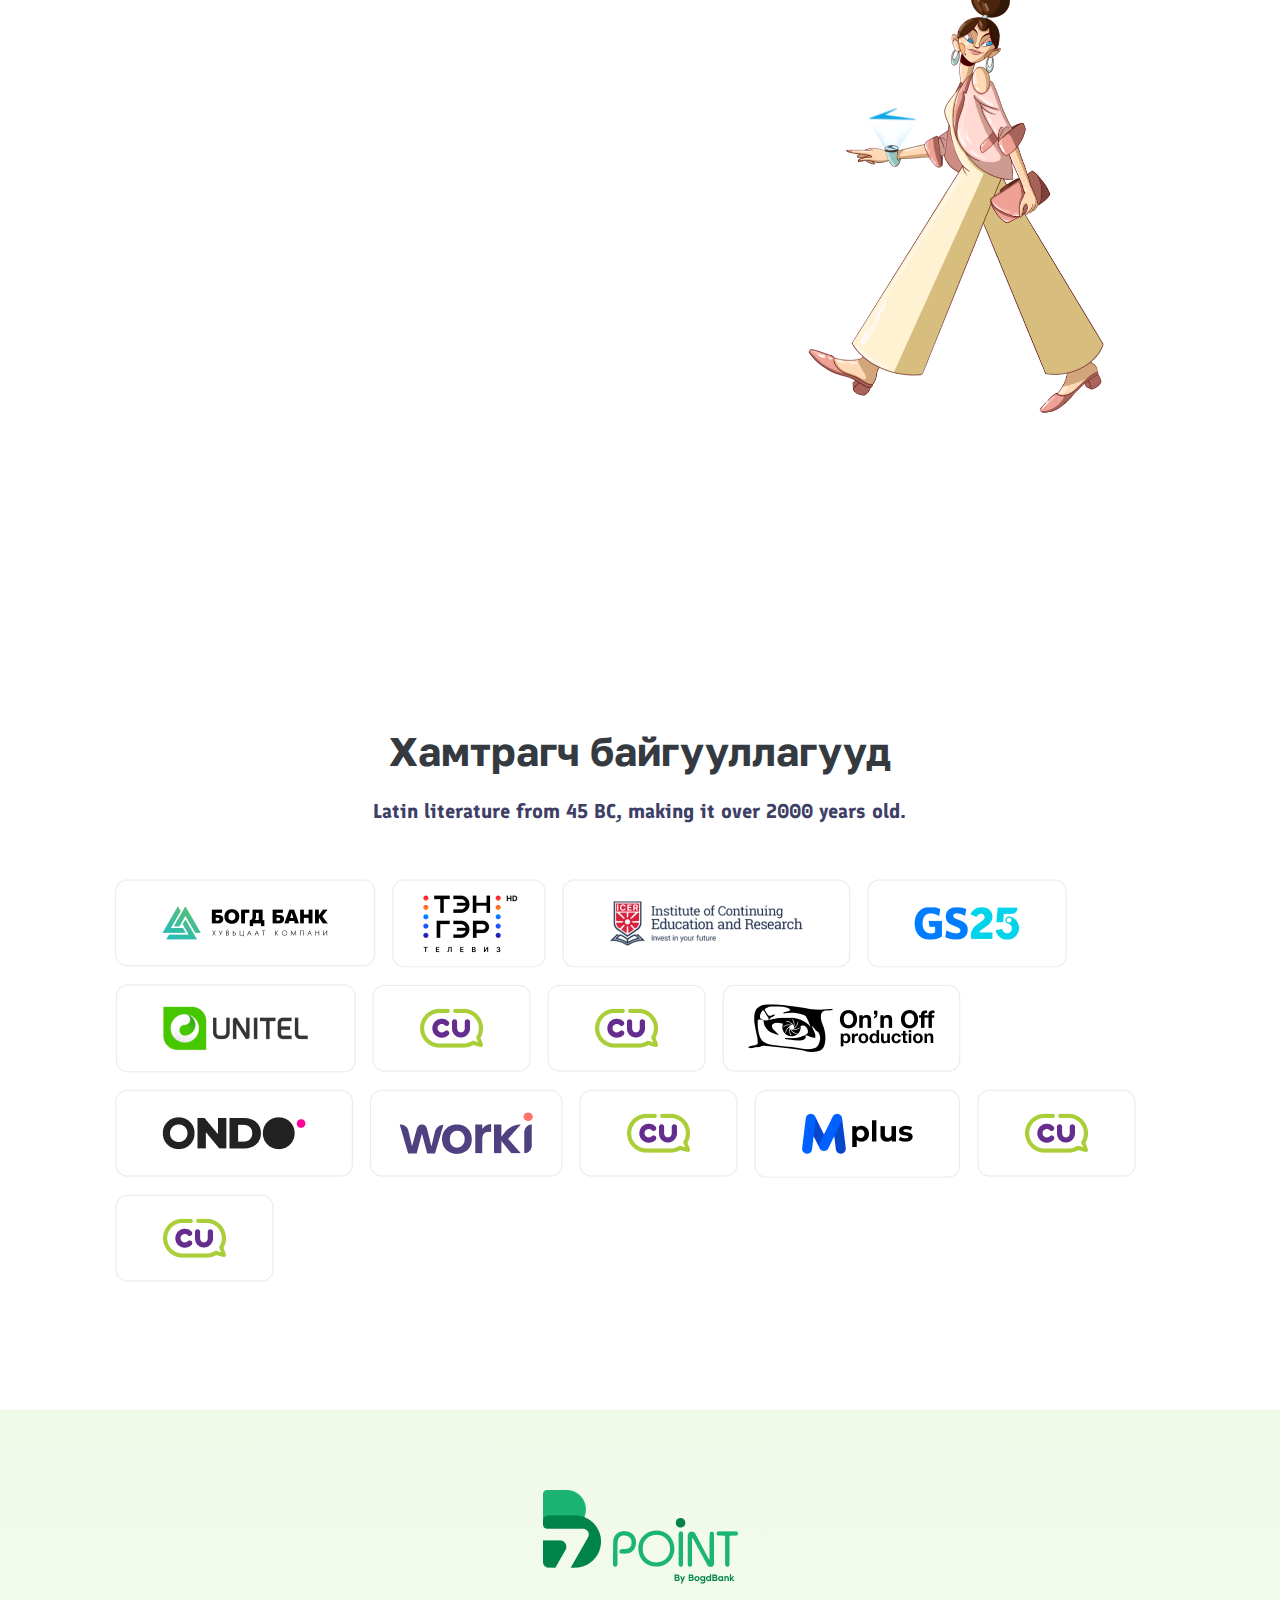
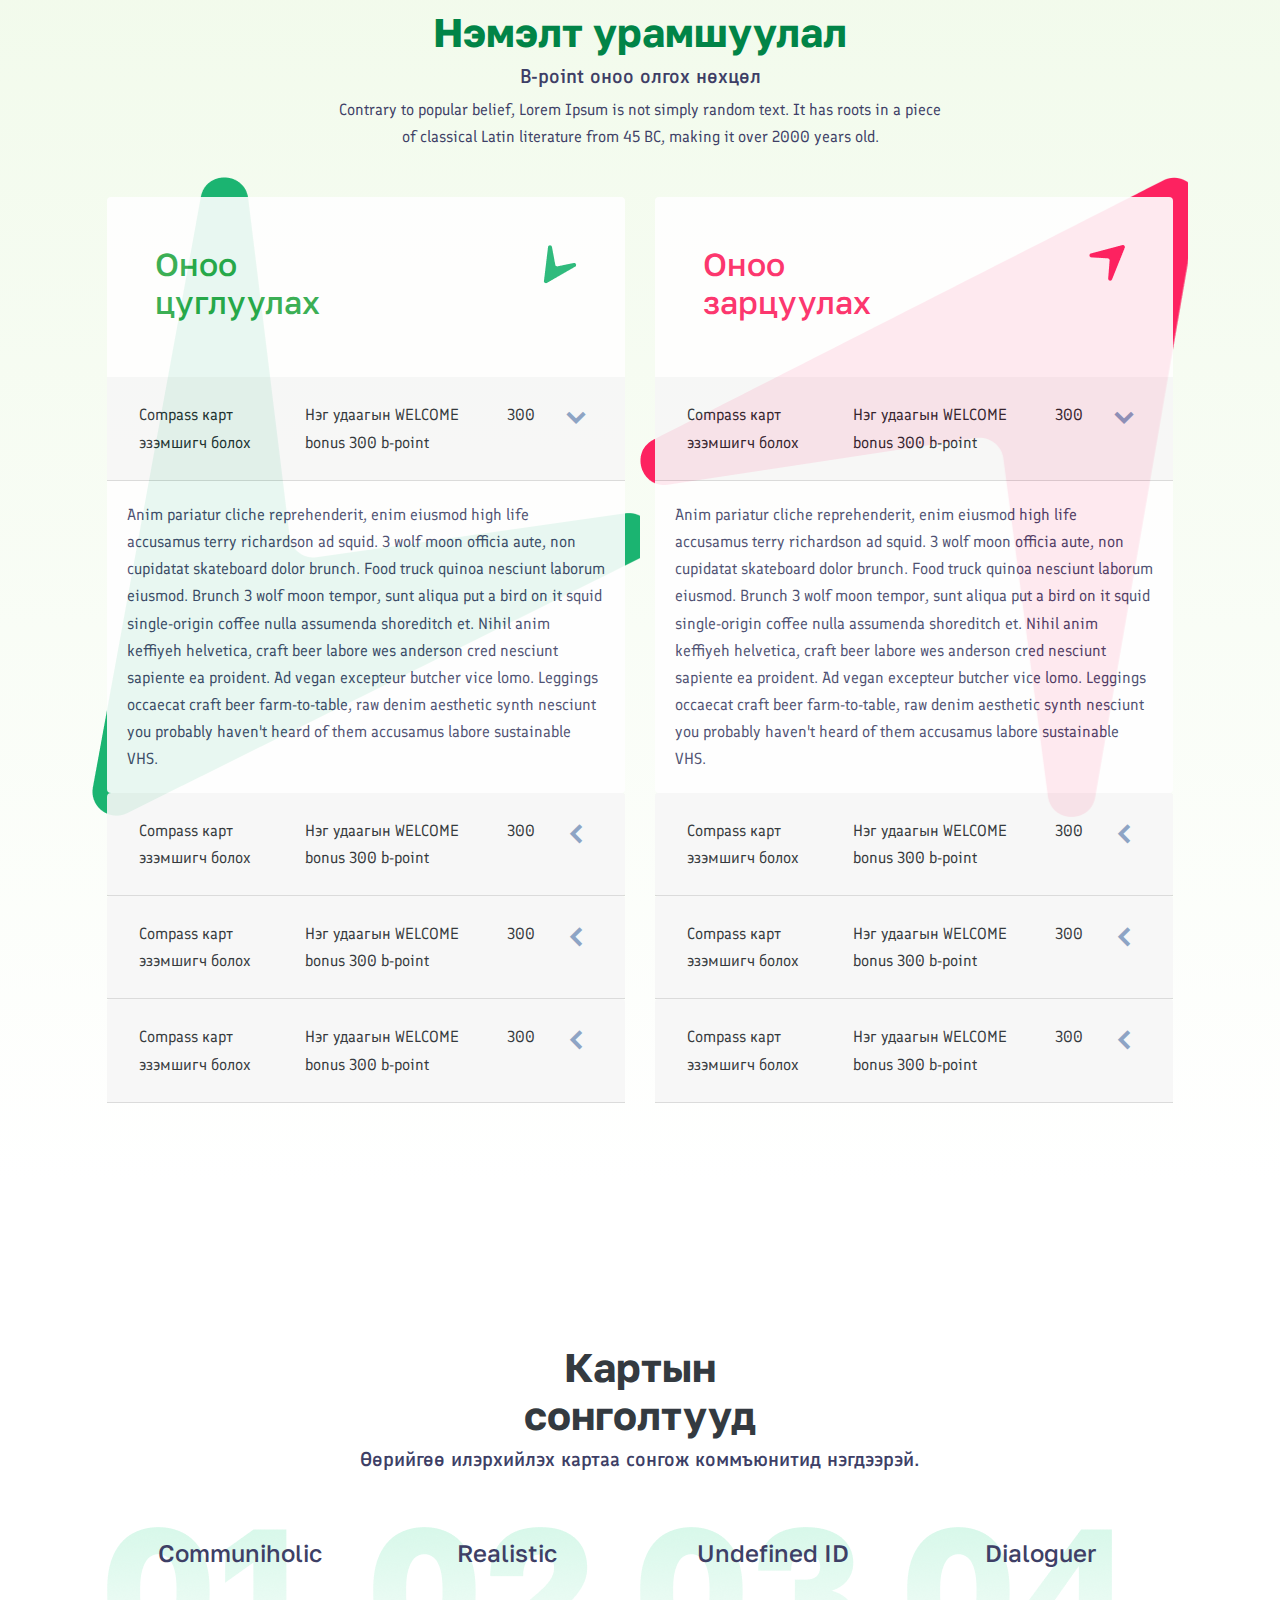
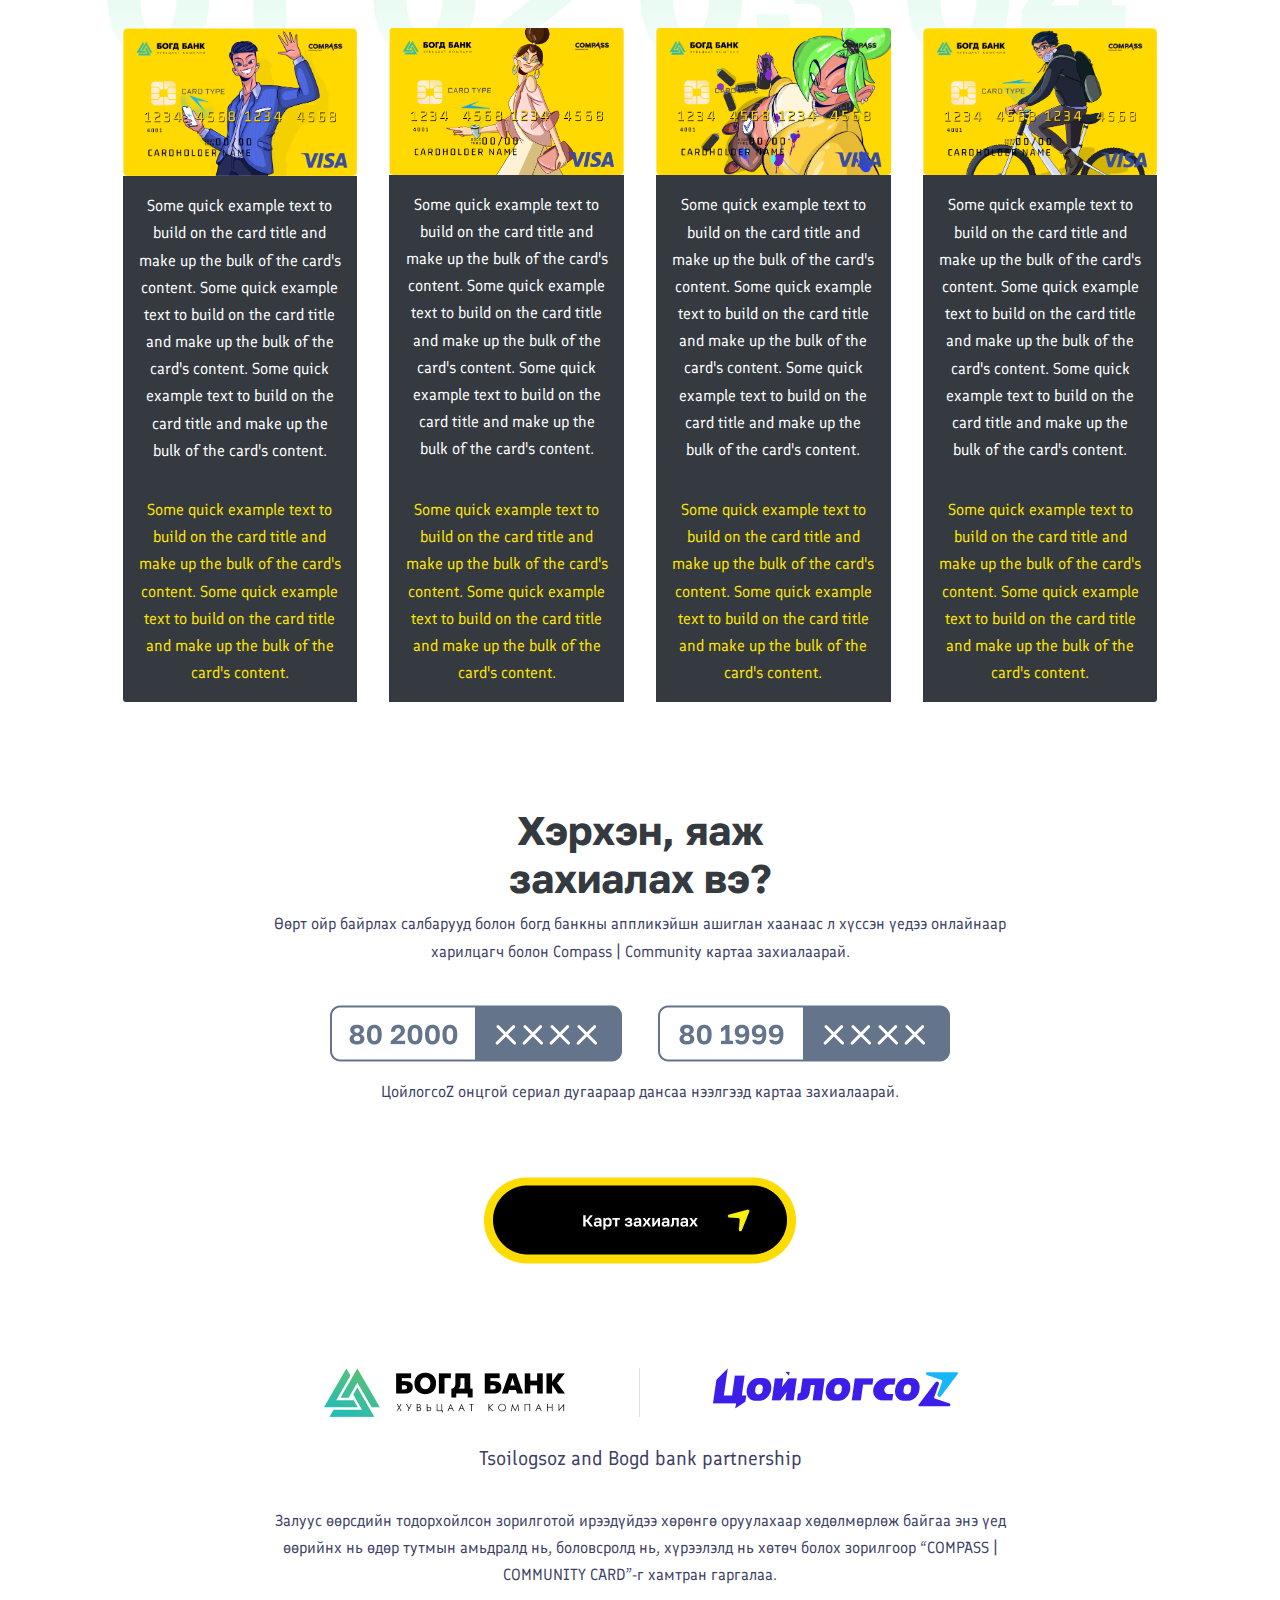
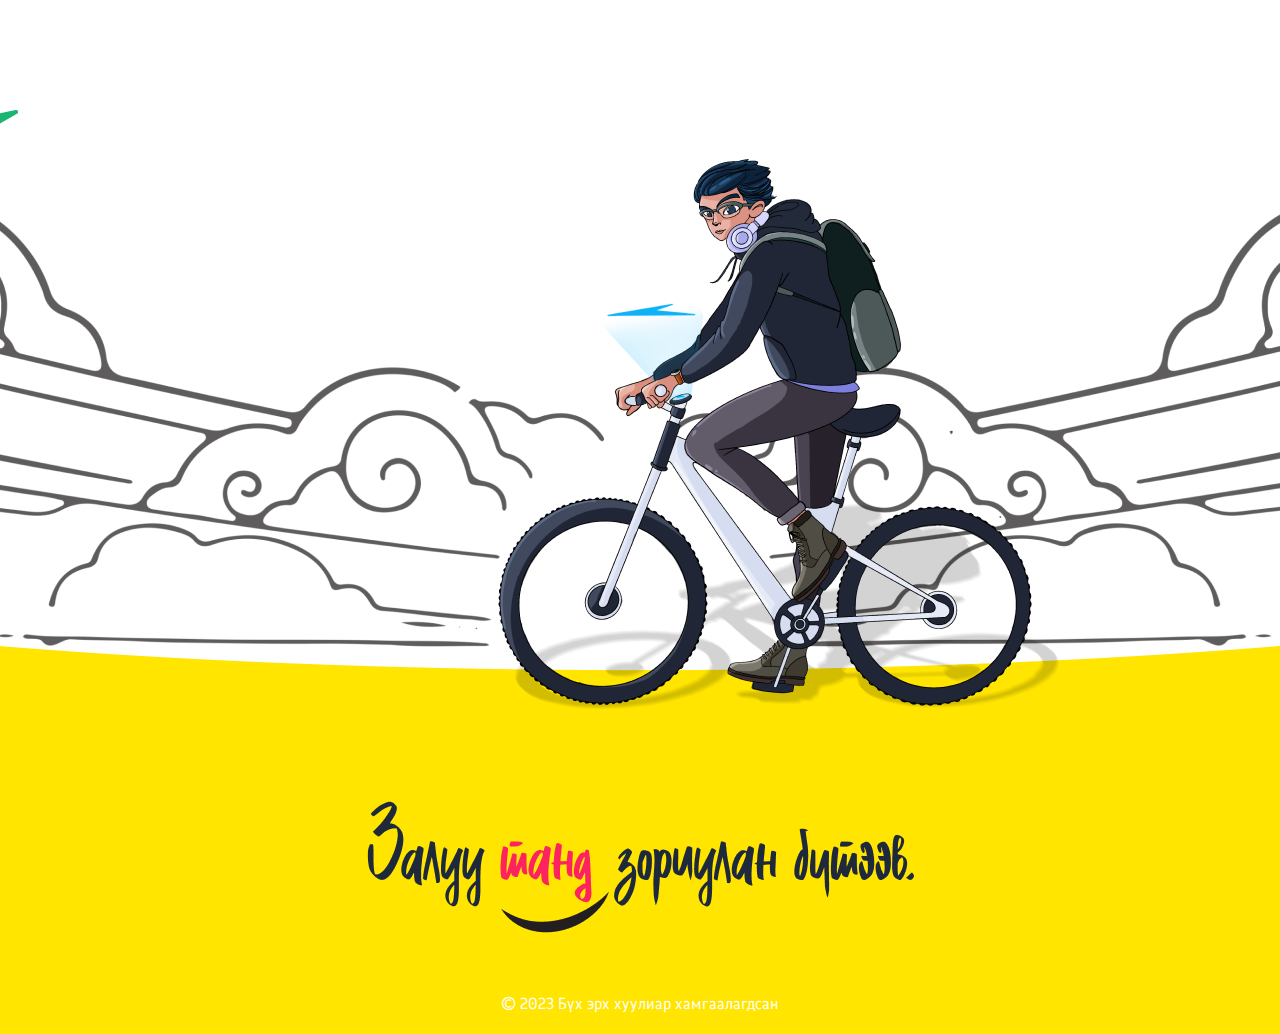
==== commit 56e1cef0: "web done" ====
--- a/index.html
+++ b/index.html
@@ -81,51 +81,74 @@
 
     <!-- Section Compass banner -->
     <section id="section-compass" >
-      <div class="container">
-        <div class="row p-relative">
-          <span class="banner_shape1"> <img src="assets/compass_circle.png" alt="image" > </span>
-          <div class="col-lg-6 col-md-12" style="padding-top:200px">
-            <div class="banner_text">
-              <img class="blue_img" src="assets/compass_text.png" alt="image" >
-              <h4>Халаасанд тань байх луужин</h4>
-              <!-- p -->
-              <p>
-                Картын тусламжтайгаар зорилгоос тань саринуулах зах замбараагүй олон сонголт, мэдээлэл, боломжуудаас илүү чухлыг сонгоорой🌱
-              </p>
-            </div>
-            <div class="compass-btn">
-              <a href="#">
-                <img class="blue_img" src="assets/compass_button.png" alt="image" >
-              </a>
-              <!-- <p><small class="text-muted">by TsoilogsoZ & Bogd Bank /  Карт захиалах</small></p> -->
-            </div>
-          </div>
-
-          <div class="col-lg-6 col-md-12"  data-aos="fade-in" data-aos-duration="1500">
-            <div class="banner_slider">
-
-              <div id="compass_slider" class="owl-carousel owl-theme">
-                <div class="item">
-                  <div class="slider_img">
-                    <img src="assets/compass_guy.png" alt="image" >
-                  </div>
-                </div>
-                <!-- <div class="item">
-                  <div class="slider_img">
-                    <img src="assets/compass_guy.png" alt="image" >
-                  </div>
-                </div>
-                <div class="item">
-                  <div class="slider_img">
-                    <img src="assets/compass_guy.png" alt="image" >
-                  </div>
+      <div class="container-fluid">
+        <div class="row justify-content-center">
+          <!-- <span class="banner_shape1"> <img src="assets/compass_circle.png" alt="image" > </span> -->
+          <div class="col-12">
+            <div class="row justify-content-end">
+
+              <div class="col-md-auto">
+                <div class="row justify-content-center">
+                  <div class="banner_text">
+                    <img class="blue_img img-fluid" src="assets/compass_text.png" alt="image" >
+                    <h4>Халаасанд тань байх луужин</h4>
+                    <p>
+                      Картын тусламжтайгаар зорилгоос тань саринуулах зах замбараагүй олон сонголт, мэдээлэл, боломжуудаас илүү чухлыг сонгоорой🌱
+                    </p>
+                    <div class="compass-btn">
+                      <a href="#">
+                        <img class="blue_img" src="assets/compass_button.png" alt="image" >
+                      </a>
+                    </div>
+                  </div>
+
+                </div>
+              </div>
+              <div class="col-xl-6 col-md-6"  >
+                <div class="banner_slider">
+    
+                  <div id="compass_slider" class="owl-carousel" >
+                    <div class="item">
+                      <div class="slider_img">
+                        <img src="assets/compass_guy.png" alt="image" >
+                      </div>
+                    </div>
+                    <div class="item">
+                      <div class="slider_img">
+                        <img src="assets/banner_guy.png" alt="image" >
+                      </div>
+                    </div>
+                    <div class="item">
+                      <div class="slider_img">
+                        <img src="assets/banner_woman.png" alt="image" >
+                      </div>
+                    </div>
+                    <div class="item">
+                      <div class="slider_img">
+                        <img src="assets/banner_bike.png" alt="image" >
+                      </div>
+                    </div>
+                    <!-- <div class="item">
+                      <div class="slider_img">
+                        <img src="assets/compass_guy.png" alt="image" >
+                      </div>
+                    </div>
+                    <div class="item">
+                      <div class="slider_img">
+                        <img src="assets/compass_guy.png" alt="image" >
+                      </div>
+                    </div> -->
+                  </div>
+                </div>
+    
+    
+                <!-- <div class="compass-guy">
+                  <img class="moving_animation" src="assets/compass_guy.png" alt="image" >
                 </div> -->
               </div>
-            </div>
-
-            <!-- <div class="compass-guy">
-              <img class="moving_animation" src="assets/compass_guy.png" alt="image" >
-            </div> -->
+
+            </div>
+            
           </div>
         </div>
       </div>
@@ -134,6 +157,9 @@
     <!-- Section Benefits -->
     <section id="section-benefit">
       <div class="container">
+        <div class="row">
+          <h1 class="h1 mb-4 font-weight-bold text-dark">Картын онцлог, </br> давуу тал</h1>
+        </div>
         <div class="row">
           <div class="card-deck">
             <!-- Card 1 -->
@@ -330,52 +356,54 @@
     <section id="section-company">
       <div class="container-fluid">
         <div class="row">
-          <div class="col-12 col-xl-10 offset-xl-1 text-center mt-4 mb-4">
-            <h1 class="h1 text-uppercase font-weight-bold">Хамтрагч байгууллагууд</h1>
- 
-            <div class="row mb-3" data-aos="fade-left" data-aos-duration="1000" data-aos-delay="100">
-              <div class="col-xl col-sm-3 col-xs-6">
+          <div class="col-12 col-xl-10 offset-xl-1  mt-4 mb-4">
+            <div class="row text-center mb-4">
+              <div class="col">
+                <h1 class="h1 mb-4 font-weight-bold text-dark">Хамтрагч байгууллагууд</h1>
+                <h5 class="h5 mb-4 font-weight-bold">Latin literature from 45 BC, making it over 2000 years old. </h5>
+              </div>
+            </div>
+            <div class="row mb-3" >
+              <div class="col-md-auto p-2">
+                <img class="img-fluid" src="assets/icon_bogd.png" />
+              </div>
+              <div class="col-md-auto p-2">
+                <img class="img-fluid" src="assets/icon_tenger.png" />
+              </div>
+              <div class="col-md-auto p-2">
+                <img class="img-fluid" src="assets/icon_institute.png" />
+              </div>
+              <div class="col-md-auto p-2">
+                <img class="img-fluid" src="assets/icon_gs25.png" />
+              </div>
+              <div class="col-md-auto p-2">
+                <img class="img-fluid" src="assets/icon_unitel.png" />
+              </div>
+              <div class="col-md-auto p-2">
                 <img class="img-fluid" src="assets/icon_cu.png" />
               </div>
-              <div class="col-md col-sm-2 col-xs-6">
+              <div class="col-md-auto p-2">
                 <img class="img-fluid" src="assets/icon_cu.png" />
               </div>
-              <div class="col-md col-sm-2 col-xs-6">
+              <div class="col-md-auto p-2">
+                <img class="img-fluid" src="assets/icon_onnoff.png" />
+              </div>
+              <div class="col-md-auto p-2">
+                <img class="img-fluid" src="assets/icon_ondo.png" />
+              </div>
+              <div class="col-md-auto p-2">
+                <img class="img-fluid" src="assets/icon_worki.png" />
+              </div>
+              <div class="col-md-auto p-2">
                 <img class="img-fluid" src="assets/icon_cu.png" />
               </div>
-              <div class="col-md col-sm-2 col-xs-6">
+              <div class="col-md-auto p-2">
+                <img class="img-fluid" src="assets/icon_mplus.png" />
+              </div>
+              <div class="col-md-auto p-2">
                 <img class="img-fluid" src="assets/icon_cu.png" />
               </div>
-              <div class="col-md col-sm-2 col-xs-6">
-                <img class="img-fluid" src="assets/icon_cu.png" />
-              </div>
-              <div class="col-md col-sm-2 col-xs-6">
-                <img class="img-fluid" src="assets/icon_cu.png" />
-              </div>
-              <div class="col-md col-sm-2 col-xs-6">
-                <img class="img-fluid" src="assets/icon_cu.png" />
-              </div>
-            </div>
-            <div class="row" data-aos="fade-right" data-aos-duration="1000" data-aos-delay="200" >
-              <div class="col-md col-sm-2 col-xs-6">
-                <img class="img-fluid" src="assets/icon_cu.png" />
-              </div>
-              <div class="col-md col-sm-2 col-xs-6">
-                <img class="img-fluid" src="assets/icon_cu.png" />
-              </div>
-              <div class="col-md col-sm-2 col-xs-6">
-                <img class="img-fluid" src="assets/icon_cu.png" />
-              </div>
-              <div class="col-md col-sm-2 col-xs-6">
-                <img class="img-fluid" src="assets/icon_cu.png" />
-              </div>
-              <div class="col-md col-sm-2 col-xs-6">
-                <img class="img-fluid" src="assets/icon_cu.png" />
-              </div>
-              <div class="col-md col-sm-2 col-xs-6">
-                <img class="img-fluid" src="assets/icon_cu.png" />
-              </div>
-              <div class="col-md col-sm-2 col-xs-6">
+              <div class="col-md-auto p-2">
                 <img class="img-fluid" src="assets/icon_cu.png" />
               </div>
             </div>
@@ -389,291 +417,301 @@
     <!-- Section b-point -->
     <section id="section-bpoint">
       <div class="container-fluid">
-        <div class="row">
-          <div class="col text-center">
-            <img src="assets/bpoint_group.png" />
-            <h1 class="h1 font-weight-bold text-success">Нэмэлт урамшуулал</h1>
-            <h4 class="h4">B-point оноо олгох нөхцөл</h4>
-            <p>
-              Contrary to popular belief, Lorem Ipsum is not simply random text. It has roots in a piece of classical Latin literature from 45 BC, making it over 2000 years old. 
-            </p>
-          </div>
-        </div>
-        <div class="row">
-          <div class="bpoint-left col-xl-5 offset-xl-1">
-            <div>
-              
-              <div id="accordion">
-                
-                <!-- Card 1 -->
-                <div class="card border-0">
-                  <div class="row p-5">
-                    <div class="col">
-                      <h1 class="h1 text-success">Оноо цуглуулах</h1>
-                    </div>
-                    <div class="col text-right">
-                      <img class="img" src="assets/arrow_green_small.png" />
-                    </div>
-                  </div>
-                  <div class="card-header" id="headingOne">
-                    <table class="table ">
-                        <tr>
-                          <td scope="col border-0">Compass 
-                            карт эзэмшигч болох
-                          </td>
-                          <td scope="col border-0">
-                            Нэг удаагын WELCOME bonus 300 b-point
-                          </td>
-                          <td scope="col border-0">
-                            300
-                          </td>
-                          <td scope="col border-0">
-                            <button type="button" class="btn btn-link active" data-toggle="collapse" data-target="#collapse_1">
-                              <i class="icon_faq icofont-simple-left"></i></i> 
-                              </button>
-                          </td>
-                        </tr>
-                    </table>
-                  </div>
-              
-                  <div id="collapse_1" class="collapse show" aria-labelledby="headingOne" data-parent="#accordion">
-                    <div class="card-body">
-                      Anim pariatur cliche reprehenderit, enim eiusmod high life accusamus terry richardson ad squid. 3 wolf moon officia aute, non cupidatat skateboard dolor brunch. Food truck quinoa nesciunt laborum eiusmod. Brunch 3 wolf moon tempor, sunt aliqua put a bird on it squid single-origin coffee nulla assumenda shoreditch et. Nihil anim keffiyeh helvetica, craft beer labore wes anderson cred nesciunt sapiente ea proident. Ad vegan excepteur butcher vice lomo. Leggings occaecat craft beer farm-to-table, raw denim aesthetic synth nesciunt you probably haven't heard of them accusamus labore sustainable VHS.
-                    </div>
-                  </div>
-                </div>
-                
-                <!-- Card 2 -->
-                <div class="card border-0">
-
-                  <div class="card-header" id="headingOne">
-                    <table class="table ">
-                        <tr>
-                          <td scope="col border-0">Compass 
-                            карт эзэмшигч болох
-                          </td>
-                          <td scope="col border-0">
-                            Нэг удаагын WELCOME bonus 300 b-point
-                          </td>
-                          <td scope="col border-0">
-                            300
-                          </td>
-                          <td scope="col border-0">
-                            <button type="button" class="btn btn-link active" data-toggle="collapse" data-target="#collapse_2">
-                              <i class="icon_faq icofont-simple-left"></i></i> 
-                              </button>
-                          </td>
-                        </tr>
-                    </table>
-                  </div>
-              
-                  <div id="collapse_2" class="collapse " aria-labelledby="headingOne" data-parent="#accordion">
-                    <div class="card-body">
-                      Anim pariatur cliche reprehenderit, enim eiusmod high life accusamus terry richardson ad squid. 3 wolf moon officia aute, non cupidatat skateboard dolor brunch. Food truck quinoa nesciunt laborum eiusmod. Brunch 3 wolf moon tempor, sunt aliqua put a bird on it squid single-origin coffee nulla assumenda shoreditch et. Nihil anim keffiyeh helvetica, craft beer labore wes anderson cred nesciunt sapiente ea proident. Ad vegan excepteur butcher vice lomo. Leggings occaecat craft beer farm-to-table, raw denim aesthetic synth nesciunt you probably haven't heard of them accusamus labore sustainable VHS.
-                    </div>
-                  </div>
-                </div>
-                
-                <!-- Card 3 -->
-                <div class="card border-0">
-                  <div class="card-header" id="headingOne">
-                    <table class="table ">
-                        <tr>
-                          <td scope="col border-0">Compass 
-                            карт эзэмшигч болох
-                          </td>
-                          <td scope="col border-0">
-                            Нэг удаагын WELCOME bonus 300 b-point
-                          </td>
-                          <td scope="col border-0">
-                            300
-                          </td>
-                          <td scope="col border-0">
-                            <button type="button" class="btn btn-link active" data-toggle="collapse" data-target="#collapse_3">
-                              <i class="icon_faq icofont-simple-left"></i></i> 
-                              </button>
-                          </td>
-                        </tr>
-                    </table>
-                  </div>
-              
-                  <div id="collapse_3" class="collapse " aria-labelledby="headingOne" data-parent="#accordion">
-                    <div class="card-body">
-                      Anim pariatur cliche reprehenderit, enim eiusmod high life accusamus terry richardson ad squid. 3 wolf moon officia aute, non cupidatat skateboard dolor brunch. Food truck quinoa nesciunt laborum eiusmod. Brunch 3 wolf moon tempor, sunt aliqua put a bird on it squid single-origin coffee nulla assumenda shoreditch et. Nihil anim keffiyeh helvetica, craft beer labore wes anderson cred nesciunt sapiente ea proident. Ad vegan excepteur butcher vice lomo. Leggings occaecat craft beer farm-to-table, raw denim aesthetic synth nesciunt you probably haven't heard of them accusamus labore sustainable VHS.
-                    </div>
-                  </div>
-                </div>
-                
-                <!-- Card 4 -->
-                <div class="card border-0">
-                  <div class="card-header" id="headingOne">
-                    <table class="table ">
-                        <tr>
-                          <td scope="col border-0">Compass 
-                            карт эзэмшигч болох
-                          </td>
-                          <td scope="col border-0">
-                            Нэг удаагын WELCOME bonus 300 b-point
-                          </td>
-                          <td scope="col border-0">
-                            300
-                          </td>
-                          <td scope="col border-0">
-                            <button type="button" class="btn btn-link active" data-toggle="collapse" data-target="#collapse_4">
-                              <i class="icon_faq icofont-simple-left"></i></i> 
-                              </button>
-                          </td>
-                        </tr>
-                    </table>
-                  </div>
-              
-                  <div id="collapse_4" class="collapse " aria-labelledby="headingOne" data-parent="#accordion">
-                    <div class="card-body">
-                      Anim pariatur cliche reprehenderit, enim eiusmod high life accusamus terry richardson ad squid. 3 wolf moon officia aute, non cupidatat skateboard dolor brunch. Food truck quinoa nesciunt laborum eiusmod. Brunch 3 wolf moon tempor, sunt aliqua put a bird on it squid single-origin coffee nulla assumenda shoreditch et. Nihil anim keffiyeh helvetica, craft beer labore wes anderson cred nesciunt sapiente ea proident. Ad vegan excepteur butcher vice lomo. Leggings occaecat craft beer farm-to-table, raw denim aesthetic synth nesciunt you probably haven't heard of them accusamus labore sustainable VHS.
-                    </div>
-                  </div>
-                </div>
-
-              </div>
-            </div>
-          </div>
-          <div class="bpoint-right col-xl-5">
-
-            <div id="accordion2">
-                
-              <!-- Card 1 -->
-              <div class="card border-0">
-                <div class="row p-5">
-                  <div class="col">
-                    <h1 class="h1 text-danger">Оноо зарцуулах</h1>
-                  </div>
-                  <div class="col text-right">
-                    <img class="img" src="assets/arrow_red_small.png" />
-                  </div>
-                </div>
-                <div class="card-header" id="headingOne">
-                  <table class="table ">
-                      <tr>
-                        <td scope="col border-0">Compass 
-                          карт эзэмшигч болох
-                        </td>
-                        <td scope="col border-0">
-                          Нэг удаагын WELCOME bonus 300 b-point
-                        </td>
-                        <td scope="col border-0">
-                          300
-                        </td>
-                        <td scope="col border-0">
-                          <button type="button" class="btn btn-link active" data-toggle="collapse" data-target="#collapse_11">
-                            <i class="icon_faq icofont-simple-down"></i></i> 
-                            </button>
-                        </td>
-                      </tr>
-                  </table>
-                </div>
-            
-                <div id="collapse_11" class="collapse show" aria-labelledby="headingOne" data-parent="#accordion2">
-                  <div class="card-body">
-                    Anim pariatur cliche reprehenderit, enim eiusmod high life accusamus terry richardson ad squid. 3 wolf moon officia aute, non cupidatat skateboard dolor brunch. Food truck quinoa nesciunt laborum eiusmod. Brunch 3 wolf moon tempor, sunt aliqua put a bird on it squid single-origin coffee nulla assumenda shoreditch et. Nihil anim keffiyeh helvetica, craft beer labore wes anderson cred nesciunt sapiente ea proident. Ad vegan excepteur butcher vice lomo. Leggings occaecat craft beer farm-to-table, raw denim aesthetic synth nesciunt you probably haven't heard of them accusamus labore sustainable VHS.
-                  </div>
-                </div>
-              </div>
-              
-              <!-- Card 2 -->
-              <div class="card border-0">
-
-                <div class="card-header" id="headingOne">
-                  <table class="table ">
-                      <tr>
-                        <td scope="col border-0">Compass 
-                          карт эзэмшигч болох
-                        </td>
-                        <td scope="col border-0">
-                          Нэг удаагын WELCOME bonus 300 b-point
-                        </td>
-                        <td scope="col border-0">
-                          300
-                        </td>
-                        <td scope="col border-0">
-                          <button type="button" class="btn btn-link active" data-toggle="collapse" data-target="#collapse_22">
-                            <i class="icon_faq icofont-simple-left"></i></i> 
-                            </button>
-                        </td>
-                      </tr>
-                  </table>
-                </div>
-            
-                <div id="collapse_22" class="collapse " aria-labelledby="headingOne" data-parent="#accordion2">
-                  <div class="card-body">
-                    Anim pariatur cliche reprehenderit, enim eiusmod high life accusamus terry richardson ad squid. 3 wolf moon officia aute, non cupidatat skateboard dolor brunch. Food truck quinoa nesciunt laborum eiusmod. Brunch 3 wolf moon tempor, sunt aliqua put a bird on it squid single-origin coffee nulla assumenda shoreditch et. Nihil anim keffiyeh helvetica, craft beer labore wes anderson cred nesciunt sapiente ea proident. Ad vegan excepteur butcher vice lomo. Leggings occaecat craft beer farm-to-table, raw denim aesthetic synth nesciunt you probably haven't heard of them accusamus labore sustainable VHS.
-                  </div>
-                </div>
-              </div>
-              
-              <!-- Card 3 -->
-              <div class="card border-0">
-                <div class="card-header" id="headingOne">
-                  <table class="table ">
-                      <tr>
-                        <td scope="col border-0">Compass 
-                          карт эзэмшигч болох
-                        </td>
-                        <td scope="col border-0">
-                          Нэг удаагын WELCOME bonus 300 b-point
-                        </td>
-                        <td scope="col border-0">
-                          300
-                        </td>
-                        <td scope="col border-0">
-                          <button type="button" class="btn btn-link active" data-toggle="collapse" data-target="#collapse_33">
-                            <i class="icon_faq icofont-simple-left"></i></i> 
-                            </button>
-                        </td>
-                      </tr>
-                  </table>
-                </div>
-            
-                <div id="collapse_33" class="collapse " aria-labelledby="headingOne" data-parent="#accordion2">
-                  <div class="card-body">
-                    Anim pariatur cliche reprehenderit, enim eiusmod high life accusamus terry richardson ad squid. 3 wolf moon officia aute, non cupidatat skateboard dolor brunch. Food truck quinoa nesciunt laborum eiusmod. Brunch 3 wolf moon tempor, sunt aliqua put a bird on it squid single-origin coffee nulla assumenda shoreditch et. Nihil anim keffiyeh helvetica, craft beer labore wes anderson cred nesciunt sapiente ea proident. Ad vegan excepteur butcher vice lomo. Leggings occaecat craft beer farm-to-table, raw denim aesthetic synth nesciunt you probably haven't heard of them accusamus labore sustainable VHS.
-                  </div>
-                </div>
-              </div>
-              
-              <!-- Card 4 -->
-              <div class="card border-0">
-                <div class="card-header" id="headingOne">
-                  <table class="table ">
-                      <tr>
-                        <td scope="col border-0">Compass 
-                          карт эзэмшигч болох
-                        </td>
-                        <td scope="col border-0">
-                          Нэг удаагын WELCOME bonus 300 b-point
-                        </td>
-                        <td scope="col border-0">
-                          300
-                        </td>
-                        <td scope="col border-0">
-                          <button type="button" class="btn btn-link active" data-toggle="collapse" data-target="#collapse_44">
-                            <i class="icon_faq icofont-simple-left"></i></i> 
-                            </button>
-                        </td>
-                      </tr>
-                  </table>
-                </div>
-            
-                <div id="collapse_44" class="collapse " aria-labelledby="headingOne" data-parent="#accordion2">
-                  <div class="card-body">
-                    Anim pariatur cliche reprehenderit, enim eiusmod high life accusamus terry richardson ad squid. 3 wolf moon officia aute, non cupidatat skateboard dolor brunch. Food truck quinoa nesciunt laborum eiusmod. Brunch 3 wolf moon tempor, sunt aliqua put a bird on it squid single-origin coffee nulla assumenda shoreditch et. Nihil anim keffiyeh helvetica, craft beer labore wes anderson cred nesciunt sapiente ea proident. Ad vegan excepteur butcher vice lomo. Leggings occaecat craft beer farm-to-table, raw denim aesthetic synth nesciunt you probably haven't heard of them accusamus labore sustainable VHS.
-                  </div>
-                </div>
-              </div>
-
-            </div>
-
-          </div>
-        </div>
+        <div class="row justify-content-center">
+          <div class="col-10">
+            <div class="row justify-content-center">
+
+              <div class="row">
+                <div class="col text-center bpoint-title">
+                  <img src="assets/bpoint_group.png" class="mb-4" />
+                  <h1 class="h1 font-weight-bold hd-green">Нэмэлт урамшуулал</h1>
+
+                  <h5 class="">B-point оноо олгох нөхцөл</h5>
+                  <p>
+                    Contrary to popular belief, Lorem Ipsum is not simply random text. It has roots in a piece of classical Latin literature from 45 BC, making it over 2000 years old. 
+                  </p>
+                </div>
+              </div>
+              <div class="row">
+                <div class="bpoint-left col">
+                  <div>
+                    
+                    <div id="accordion">
+                      
+                      <!-- Card 1 -->
+                      <div class="card border-0" style="margin-top: 20px;">
+                        <div class="row p-5">
+                          <div class="col">
+                            <h2 class="h2 text-success">Оноо цуглуулах</h2>
+                          </div>
+                          <div class="col text-right">
+                            <img class="img" src="assets/arrow_green_small.png" />
+                          </div>
+                        </div>
+                        <div class="card-header" id="headingOne">
+                          <table class="table ">
+                              <tr>
+                                <td scope="col border-0">Compass 
+                                  карт эзэмшигч болох
+                                </td>
+                                <td scope="col border-0">
+                                  Нэг удаагын WELCOME bonus 300 b-point
+                                </td>
+                                <td scope="col border-0">
+                                  300
+                                </td>
+                                <td scope="col border-0">
+                                  <button type="button" class="btn  active" data-toggle="collapse" data-target="#collapse_1">
+                                    <i class="icon_faq icofont-simple-left"></i></i> 
+                                    </button>
+                                </td>
+                              </tr>
+                          </table>
+                        </div>
+                    
+                        <div id="collapse_1" class="collapse show" aria-labelledby="headingOne" data-parent="#accordion">
+                          <div class="card-body">
+                            Anim pariatur cliche reprehenderit, enim eiusmod high life accusamus terry richardson ad squid. 3 wolf moon officia aute, non cupidatat skateboard dolor brunch. Food truck quinoa nesciunt laborum eiusmod. Brunch 3 wolf moon tempor, sunt aliqua put a bird on it squid single-origin coffee nulla assumenda shoreditch et. Nihil anim keffiyeh helvetica, craft beer labore wes anderson cred nesciunt sapiente ea proident. Ad vegan excepteur butcher vice lomo. Leggings occaecat craft beer farm-to-table, raw denim aesthetic synth nesciunt you probably haven't heard of them accusamus labore sustainable VHS.
+                          </div>
+                        </div>
+                      </div>
+                      
+                      <!-- Card 2 -->
+                      <div class="card border-0">
+      
+                        <div class="card-header" id="headingOne">
+                          <table class="table ">
+                              <tr>
+                                <td scope="col border-0">Compass 
+                                  карт эзэмшигч болох
+                                </td>
+                                <td scope="col border-0">
+                                  Нэг удаагын WELCOME bonus 300 b-point
+                                </td>
+                                <td scope="col border-0">
+                                  300
+                                </td>
+                                <td scope="col border-0">
+                                  <button type="button" class="btn  active" data-toggle="collapse" data-target="#collapse_2">
+                                    <i class="icon_faq icofont-simple-left"></i></i> 
+                                    </button>
+                                </td>
+                              </tr>
+                          </table>
+                        </div>
+                    
+                        <div id="collapse_2" class="collapse " aria-labelledby="headingOne" data-parent="#accordion">
+                          <div class="card-body">
+                            Anim pariatur cliche reprehenderit, enim eiusmod high life accusamus terry richardson ad squid. 3 wolf moon officia aute, non cupidatat skateboard dolor brunch. Food truck quinoa nesciunt laborum eiusmod. Brunch 3 wolf moon tempor, sunt aliqua put a bird on it squid single-origin coffee nulla assumenda shoreditch et. Nihil anim keffiyeh helvetica, craft beer labore wes anderson cred nesciunt sapiente ea proident. Ad vegan excepteur butcher vice lomo. Leggings occaecat craft beer farm-to-table, raw denim aesthetic synth nesciunt you probably haven't heard of them accusamus labore sustainable VHS.
+                          </div>
+                        </div>
+                      </div>
+                      
+                      <!-- Card 3 -->
+                      <div class="card border-0">
+                        <div class="card-header" id="headingOne">
+                          <table class="table ">
+                              <tr>
+                                <td scope="col border-0">Compass 
+                                  карт эзэмшигч болох
+                                </td>
+                                <td scope="col border-0">
+                                  Нэг удаагын WELCOME bonus 300 b-point
+                                </td>
+                                <td scope="col border-0">
+                                  300
+                                </td>
+                                <td scope="col border-0">
+                                  <button type="button" class="btn active" data-toggle="collapse" data-target="#collapse_3">
+                                    <i class="icon_faq icofont-simple-left"></i></i> 
+                                    </button>
+                                </td>
+                              </tr>
+                          </table>
+                        </div>
+                    
+                        <div id="collapse_3" class="collapse " aria-labelledby="headingOne" data-parent="#accordion">
+                          <div class="card-body">
+                            Anim pariatur cliche reprehenderit, enim eiusmod high life accusamus terry richardson ad squid. 3 wolf moon officia aute, non cupidatat skateboard dolor brunch. Food truck quinoa nesciunt laborum eiusmod. Brunch 3 wolf moon tempor, sunt aliqua put a bird on it squid single-origin coffee nulla assumenda shoreditch et. Nihil anim keffiyeh helvetica, craft beer labore wes anderson cred nesciunt sapiente ea proident. Ad vegan excepteur butcher vice lomo. Leggings occaecat craft beer farm-to-table, raw denim aesthetic synth nesciunt you probably haven't heard of them accusamus labore sustainable VHS.
+                          </div>
+                        </div>
+                      </div>
+                      
+                      <!-- Card 4 -->
+                      <div class="card border-0">
+                        <div class="card-header" id="headingOne">
+                          <table class="table ">
+                              <tr>
+                                <td scope="col border-0">Compass 
+                                  карт эзэмшигч болох
+                                </td>
+                                <td scope="col border-0">
+                                  Нэг удаагын WELCOME bonus 300 b-point
+                                </td>
+                                <td scope="col border-0">
+                                  300
+                                </td>
+                                <td scope="col border-0">
+                                  <button type="button" class="btn  active" data-toggle="collapse" data-target="#collapse_4">
+                                    <i class="icon_faq icofont-simple-left"></i></i> 
+                                    </button>
+                                </td>
+                              </tr>
+                          </table>
+                        </div>
+                    
+                        <div id="collapse_4" class="collapse " aria-labelledby="headingOne" data-parent="#accordion">
+                          <div class="card-body">
+                            Anim pariatur cliche reprehenderit, enim eiusmod high life accusamus terry richardson ad squid. 3 wolf moon officia aute, non cupidatat skateboard dolor brunch. Food truck quinoa nesciunt laborum eiusmod. Brunch 3 wolf moon tempor, sunt aliqua put a bird on it squid single-origin coffee nulla assumenda shoreditch et. Nihil anim keffiyeh helvetica, craft beer labore wes anderson cred nesciunt sapiente ea proident. Ad vegan excepteur butcher vice lomo. Leggings occaecat craft beer farm-to-table, raw denim aesthetic synth nesciunt you probably haven't heard of them accusamus labore sustainable VHS.
+                          </div>
+                        </div>
+                      </div>
+      
+                    </div>
+                  </div>
+                </div>
+                <div class="bpoint-right col">
+      
+                  <div id="accordion2">
+                      
+                    <!-- Card 1 -->
+                    <div class="card border-0" style="margin-top: 20px;">
+                      <div class="row p-5">
+                        <div class="col">
+                          <h2 class="h2 red">Оноо зарцуулах</h2>
+                        </div>
+                        <div class="col text-right">
+                          <img class="img" src="assets/arrow_red_small.png" />
+                        </div>
+                      </div>
+                      <div class="card-header" id="headingOne">
+                        <table class="table ">
+                            <tr>
+                              <td scope="col border-0">Compass 
+                                карт эзэмшигч болох
+                              </td>
+                              <td scope="col border-0">
+                                Нэг удаагын WELCOME bonus 300 b-point
+                              </td>
+                              <td scope="col border-0">
+                                300
+                              </td>
+                              <td scope="col border-0">
+                                <button type="button" class="btn  active" data-toggle="collapse" data-target="#collapse_11">
+                                  <i class="icon_faq icofont-simple-down"></i></i> 
+                                  </button>
+                              </td>
+                            </tr>
+                        </table>
+                      </div>
+                  
+                      <div id="collapse_11" class="collapse show" aria-labelledby="headingOne" data-parent="#accordion2">
+                        <div class="card-body">
+                          Anim pariatur cliche reprehenderit, enim eiusmod high life accusamus terry richardson ad squid. 3 wolf moon officia aute, non cupidatat skateboard dolor brunch. Food truck quinoa nesciunt laborum eiusmod. Brunch 3 wolf moon tempor, sunt aliqua put a bird on it squid single-origin coffee nulla assumenda shoreditch et. Nihil anim keffiyeh helvetica, craft beer labore wes anderson cred nesciunt sapiente ea proident. Ad vegan excepteur butcher vice lomo. Leggings occaecat craft beer farm-to-table, raw denim aesthetic synth nesciunt you probably haven't heard of them accusamus labore sustainable VHS.
+                        </div>
+                      </div>
+                    </div>
+                    
+                    <!-- Card 2 -->
+                    <div class="card border-0">
+      
+                      <div class="card-header" id="headingOne">
+                        <table class="table ">
+                            <tr>
+                              <td scope="col border-0">Compass 
+                                карт эзэмшигч болох
+                              </td>
+                              <td scope="col border-0">
+                                Нэг удаагын WELCOME bonus 300 b-point
+                              </td>
+                              <td scope="col border-0">
+                                300
+                              </td>
+                              <td scope="col border-0">
+                                <button type="button" class="btn  active" data-toggle="collapse" data-target="#collapse_22">
+                                  <i class="icon_faq icofont-simple-left"></i></i> 
+                                  </button>
+                              </td>
+                            </tr>
+                        </table>
+                      </div>
+                  
+                      <div id="collapse_22" class="collapse " aria-labelledby="headingOne" data-parent="#accordion2">
+                        <div class="card-body">
+                          Anim pariatur cliche reprehenderit, enim eiusmod high life accusamus terry richardson ad squid. 3 wolf moon officia aute, non cupidatat skateboard dolor brunch. Food truck quinoa nesciunt laborum eiusmod. Brunch 3 wolf moon tempor, sunt aliqua put a bird on it squid single-origin coffee nulla assumenda shoreditch et. Nihil anim keffiyeh helvetica, craft beer labore wes anderson cred nesciunt sapiente ea proident. Ad vegan excepteur butcher vice lomo. Leggings occaecat craft beer farm-to-table, raw denim aesthetic synth nesciunt you probably haven't heard of them accusamus labore sustainable VHS.
+                        </div>
+                      </div>
+                    </div>
+                    
+                    <!-- Card 3 -->
+                    <div class="card border-0">
+                      <div class="card-header" id="headingOne">
+                        <table class="table ">
+                            <tr>
+                              <td scope="col border-0">Compass 
+                                карт эзэмшигч болох
+                              </td>
+                              <td scope="col border-0">
+                                Нэг удаагын WELCOME bonus 300 b-point
+                              </td>
+                              <td scope="col border-0">
+                                300
+                              </td>
+                              <td scope="col border-0">
+                                <button type="button" class="btn  active" data-toggle="collapse" data-target="#collapse_33">
+                                  <i class="icon_faq icofont-simple-left"></i></i> 
+                                  </button>
+                              </td>
+                            </tr>
+                        </table>
+                      </div>
+                  
+                      <div id="collapse_33" class="collapse " aria-labelledby="headingOne" data-parent="#accordion2">
+                        <div class="card-body">
+                          Anim pariatur cliche reprehenderit, enim eiusmod high life accusamus terry richardson ad squid. 3 wolf moon officia aute, non cupidatat skateboard dolor brunch. Food truck quinoa nesciunt laborum eiusmod. Brunch 3 wolf moon tempor, sunt aliqua put a bird on it squid single-origin coffee nulla assumenda shoreditch et. Nihil anim keffiyeh helvetica, craft beer labore wes anderson cred nesciunt sapiente ea proident. Ad vegan excepteur butcher vice lomo. Leggings occaecat craft beer farm-to-table, raw denim aesthetic synth nesciunt you probably haven't heard of them accusamus labore sustainable VHS.
+                        </div>
+                      </div>
+                    </div>
+                    
+                    <!-- Card 4 -->
+                    <div class="card border-0">
+                      <div class="card-header" id="headingOne">
+                        <table class="table ">
+                            <tr>
+                              <td scope="col border-0">Compass 
+                                карт эзэмшигч болох
+                              </td>
+                              <td scope="col border-0">
+                                Нэг удаагын WELCOME bonus 300 b-point
+                              </td>
+                              <td scope="col border-0">
+                                300
+                              </td>
+                              <td scope="col border-0">
+                                <button type="button" class="btn  active" data-toggle="collapse" data-target="#collapse_44">
+                                  <i class="icon_faq icofont-simple-left"></i></i> 
+                                  </button>
+                              </td>
+                            </tr>
+                        </table>
+                      </div>
+                  
+                      <div id="collapse_44" class="collapse " aria-labelledby="headingOne" data-parent="#accordion2">
+                        <div class="card-body">
+                          Anim pariatur cliche reprehenderit, enim eiusmod high life accusamus terry richardson ad squid. 3 wolf moon officia aute, non cupidatat skateboard dolor brunch. Food truck quinoa nesciunt laborum eiusmod. Brunch 3 wolf moon tempor, sunt aliqua put a bird on it squid single-origin coffee nulla assumenda shoreditch et. Nihil anim keffiyeh helvetica, craft beer labore wes anderson cred nesciunt sapiente ea proident. Ad vegan excepteur butcher vice lomo. Leggings occaecat craft beer farm-to-table, raw denim aesthetic synth nesciunt you probably haven't heard of them accusamus labore sustainable VHS.
+                        </div>
+                      </div>
+                    </div>
+      
+                  </div>
+      
+                </div>
+              </div>
+
+            </div>
+          </div>
+        </div>
+
       </div>
     </section>
 
@@ -681,340 +719,124 @@
     <section id="section-detail">
       <div class="container-fluid">
         <div class="row">
-          <div class="col text-center">
-            <h1 class="h1 font-weight-bold text-success">Картын сонголтууд</h1>
-            <h5>Өөрийгөө илэрхийлэх картаа сонгож коммъюнитид нэгдээрэй.</h5>
+          <div class="col text-center mb-5">
+            <h1 class="h1 font-weight-bold mb-2 text-dark">Картын </br> сонголтууд</h1>
+            <h5 class="mb-2">Өөрийгөө илэрхийлэх картаа сонгож коммъюнитид нэгдээрэй.</h5>
           </div>
         </div>
         <div class="row">
           <div class="col-xs-12 col-md-10 offset-md-1">
             <div class="row">
-              <div class="col-xl col-sm-6 col-xs-12">
-
-                <div class="card" >
-                  <div class="card-header">
-                    <h5 class="card-title">Card title</h5>
-                  </div>
-                  <img class="card-img img-fluid" src="assets/card_1.png" />
-                  <div class="card-body">
-                    
-                    
-                    <p class="card-text">Some quick example text to build on the card title and make up the bulk of the card's content.</p>
+
+              <div class="card-group">
+                <!-- Card 1 -->
+                <div class="card card_1" >
+                  <div class="card-header text-center border-0">
+                    <h4 class="card-title h4 mb-5">Communiholic</h4>
+                  </div>
+                  <img class="card-img img-fluid pr-3 pl-3" src="assets/card_1.png" />
+                  <div class="card-body p-3 mr-3 ml-3 bg-dark text-white">
+                    <p class="card-text text-center ">
+                      Some quick example text to build on the card title and make up the bulk of the card's content.
+                      Some quick example text to build on the card title and make up the bulk of the card's content.
+                      Some quick example text to build on the card title and make up the bulk of the card's content.
+                    </p>
     
                   </div>
-                  <div class="card-footer">
-                    <p class="card-text">Some quick example text to build on the card title and make up the bulk of the card's content.</p>
-                  </div>
-                </div>
+                  <div class="card-footer p-3 ml-3 mr-3 border-0 bg-dark yellow">
+                    <p class="card-text text-center">
+                      Some quick example text to build on the card title and make up the bulk of the card's content.
+                      Some quick example text to build on the card title and make up the bulk of the card's content.
+                    </p>
+                  </div>
+                </div>
+
+ 
+                <!-- Card 2 -->
+                <div class="card card_2" >
+                  <div class="card-header text-center border-0">
+                    <h4 class="card-title h4 mb-5">Realistic</h4>
+                  </div>
+                  <img class="card-img img-fluid pr-3 pl-3" src="assets/card_2.png" />
+                  <div class="card-body p-3 mr-3 ml-3 bg-dark text-white">
+                    <p class="card-text text-center ">
+                      Some quick example text to build on the card title and make up the bulk of the card's content.
+                      Some quick example text to build on the card title and make up the bulk of the card's content.
+                      Some quick example text to build on the card title and make up the bulk of the card's content.
+                    </p>
     
-              </div>
-              <div class="col-xl col-sm-6 col-xs-12">
+                  </div>
+                  <div class="card-footer p-3 ml-3 mr-3 border-0 bg-dark yellow">
+                    <p class="card-text text-center">
+                      Some quick example text to build on the card title and make up the bulk of the card's content.
+                      Some quick example text to build on the card title and make up the bulk of the card's content.
+                    </p>
+                  </div>
+                </div>
+
+ 
+                <!-- Card 3 -->
+                <div class="card card_3" >
+                  <div class="card-header text-center border-0">
+                    <h4 class="card-title h4 mb-5">Undefined ID</h4>
+                  </div>
+                  <img class="card-img img-fluid pr-3 pl-3" src="assets/card_3.png" />
+                  <div class="card-body p-3 mr-3 ml-3 bg-dark text-white">
+                    <p class="card-text text-center ">
+                      Some quick example text to build on the card title and make up the bulk of the card's content.
+                      Some quick example text to build on the card title and make up the bulk of the card's content.
+                      Some quick example text to build on the card title and make up the bulk of the card's content.
+                    </p>
     
-                <div class="card" >
-                  <div class="card-header">
-                    <h5 class="card-title">Card title</h5>
-                  </div>
-                  <img class="card-img img-fluid" src="assets/card_1.png" />
-                  <div class="card-body">
-                    
-                    
-                    <p class="card-text">Some quick example text to build on the card title and make up the bulk of the card's content.</p>
+                  </div>
+                  <div class="card-footer p-3 ml-3 mr-3 border-0 bg-dark yellow">
+                    <p class="card-text text-center">
+                      Some quick example text to build on the card title and make up the bulk of the card's content.
+                      Some quick example text to build on the card title and make up the bulk of the card's content.
+                    </p>
+                  </div>
+                </div>
+
+ 
+                <!-- Card 4 -->
+                <div class="card card_4" >
+                  <div class="card-header text-center border-0">
+                    <h4 class="card-title h4 mb-5">Dialoguer</h4>
+                  </div>
+                  <img class="card-img img-fluid pr-3 pl-3" src="assets/card_4.png" />
+                  <div class="card-body p-3 mr-3 ml-3 bg-dark text-white">
+                    <p class="card-text text-center ">
+                      Some quick example text to build on the card title and make up the bulk of the card's content.
+                      Some quick example text to build on the card title and make up the bulk of the card's content.
+                      Some quick example text to build on the card title and make up the bulk of the card's content.
+                    </p>
     
                   </div>
-                  <div class="card-footer">
-                    <p class="card-text">Some quick example text to build on the card title and make up the bulk of the card's content.</p>
-                  </div>
-                </div>
-    
-              </div>
-              <div class="col-xl col-sm-6 col-xs-12">
-    
-                <div class="card" >
-                  <div class="card-header">
-                    <h5 class="card-title">Card title</h5>
-                  </div>
-                  <img class="card-img img-fluid" src="assets/card_1.png" />
-                  <div class="card-body">
-                    
-                    
-                    <p class="card-text">Some quick example text to build on the card title and make up the bulk of the card's content.</p>
-    
-                  </div>
-                  <div class="card-footer">
-                    <p class="card-text">Some quick example text to build on the card title and make up the bulk of the card's content.</p>
-                  </div>
-                </div>
-    
-              </div>
-              <div class="col-xl col-sm-6 col-xs-12">
-    
-                <div class="card" >
-                  <div class="card-header">
-                    <h5 class="card-title">Card title</h5>
-                  </div>
-                  <img class="card-img img-fluid" src="assets/card_1.png" />
-                  <div class="card-body">
-                    
-                    
-                    <p class="card-text">Some quick example text to build on the card title and make up the bulk of the card's content.</p>
-    
-                  </div>
-                  <div class="card-footer">
-                    <p class="card-text">Some quick example text to build on the card title and make up the bulk of the card's content.</p>
-                  </div>
-                </div>
-    
-              </div>
-            </div>
-
-            
+                  <div class="card-footer p-3 ml-3 mr-3 border-0 bg-dark yellow">
+                    <p class="card-text text-center">
+                      Some quick example text to build on the card title and make up the bulk of the card's content.
+                      Some quick example text to build on the card title and make up the bulk of the card's content.
+                    </p>
+                  </div>
+                </div>
+
+ 
+              
+              </div>
+
+            </div>
 
           </div>
 
         </div>
       </div>
     </section>
-
-    <!-- Pricing-Section -->
-    <section class="row_am pricing_section" id="pricing">
-      <!-- container start -->
-      <div class="container">
-        <div class="section_title" data-aos="fade-up" data-aos-duration="1500" data-aos-delay="300">
-          <!-- h2 -->
-          <h2>Best & simple <span>pricing</span></h2>
-          <!-- p -->
-          <p>Lorem Ipsum is simply dummy text of the printing and typese tting <br> indus orem Ipsum has beenthe
-            standard dummy.</p>
-        </div>
-        <!-- toggle button -->
-        <div class="toggle_block" data-aos="fade-up" data-aos-duration="1500">
-          <span class="month active">Monthly</span>
-          <div class="tog_block">
-            <span class="tog_btn"></span>
-          </div>
-          <span class="years">Yearly</span>
-          <span class="offer">50% off</span>
-        </div>
-
-        <!-- pricing box  monthly start -->
-        <div class="pricing_pannel monthly_plan active" data-aos="fade-up" data-aos-duration="1500">
-          <!-- row start -->
-          <div class="row">
-          	<!-- pricing box 1 -->
-            <div class="col-md-4">
-              <div class="pricing_block">
-                <div class="icon">
-                  <img src="images/standard.png" alt="image" >
-                </div>
-                <div class="pkg_name">
-                  <h3>Standard</h3>
-                  <span>For the basics</span>
-                </div>
-                <span class="price">$15</span>
-                <ul class="benifits">
-                  <li>
-                    <p>Up to 5 Website</p>
-                  </li>
-                  <li>
-                    <p>50 GB disk space</p>
-                  </li>
-                  <li>
-                    <p>10 Customize sub pages</p>
-                  </li>
-                  <li>
-                    <p>2 Domains access</p>
-                  </li>
-                  <li>
-                    <p>Support on request</p>
-                  </li>
-                </ul>
-                <a href="#" class="btn white_btn">BUY NOW</a>
-              </div>
-            </div>
-
-            <!-- pricing box 2 -->
-            <div class="col-md-4">
-              <div class="pricing_block highlited_block">
-                <div class="icon">
-                  <img src="images/unlimited.png" alt="image" >
-                </div>
-                <div class="pkg_name">
-                  <h3>Unlimited</h3>
-                  <span>For the professionals</span>
-                </div>
-                <span class="price">$99</span>
-                <ul class="benifits">
-                  <li>
-                    <p>Unlimited Website</p>
-                  </li>
-                  <li>
-                    <p>200 GB disk space</p>
-                  </li>
-                  <li>
-                    <p>20 Customize sub pages</p>
-                  </li>
-                  <li>
-                    <p>10 Domains access</p>
-                  </li>
-                  <li>
-                    <p>24/7 Customer support</p>
-                  </li>
-                </ul>
-                <a href="#" class="btn white_btn">BUY NOW</a>
-              </div>
-            </div>
-
-            <!-- pricing box 3 -->
-            <div class="col-md-4">
-              <div class="pricing_block">
-                <div class="icon">
-                  <img src="images/premium.png" alt="image" >
-                </div>
-                <div class="pkg_name">
-                  <h3>Premium</h3>
-                  <span>For small team</span>
-                </div>
-                <span class="price">$55</span>
-                <ul class="benifits">
-                  <li>
-                    <p>Up to 10 Website</p>
-                  </li>
-                  <li>
-                    <p>100 GB disk space</p>
-                  </li>
-                  <li>
-                    <p>15 Customize sub pages</p>
-                  </li>
-                  <li>
-                    <p>4 Domains access</p>
-                  </li>
-                  <li>
-                    <p>24/7 Customer support</p>
-                  </li>
-                </ul>
-                <a href="#" class="btn white_btn">BUY NOW</a>
-              </div>
-            </div>
-          </div>
-          <!-- row end -->
-        </div>
-        <!-- pricing box monthly end -->
-
-        <!-- pricing box yearly start -->
-        <div class="pricing_pannel yearly_plan">
-          <div class="row">
-
-          	<!-- pricing box 1 -->
-            <div class="col-md-4">
-              <div class="pricing_block">
-                <div class="icon">
-                  <img src="images/standard.png" alt="image" >
-                </div>
-                <div class="pkg_name">
-                  <h3>Standard</h3>
-                  <span>For the basics</span>
-                </div>
-                <span class="price">$150</span>
-                <ul class="benifits">
-                  <li>
-                    <p>Up to 10 Website</p>
-                  </li>
-                  <li>
-                    <p>100 GB disk space</p>
-                  </li>
-                  <li>
-                    <p>25 Customize sub pages</p>
-                  </li>
-                  <li>
-                    <p>4 Domains access</p>
-                  </li>
-                  <li>
-                    <p>Support on request</p>
-                  </li>
-                </ul>
-                <a href="#" class="btn white_btn">BUY NOW</a>
-              </div>
-            </div>
-
-            <!-- pricing box 2 -->
-            <div class="col-md-4">
-              <div class="pricing_block highlited_block">
-                <div class="icon">
-                  <img src="images/unlimited.png" alt="image" >
-                </div>
-                <div class="pkg_name">
-                  <h3>Unlimited</h3>
-                  <span>For the professionals</span>
-                </div>
-                <span class="price">$999</span>
-                <ul class="benifits">
-                  <li>
-                    <p>Unlimited Website</p>
-                  </li>
-                  <li>
-                    <p>400 GB disk space</p>
-                  </li>
-                  <li>
-                    <p>40 Customize sub pages</p>
-                  </li>
-                  <li>
-                    <p>20 Domains access</p>
-                  </li>
-                  <li>
-                    <p>24/7 Customer support</p>
-                  </li>
-                </ul>
-                <a href="#" class="btn white_btn">BUY NOW</a>
-              </div>
-            </div>
-
-            <!-- pricing box 3 -->
-            <div class="col-md-4">
-              <div class="pricing_block">
-                <div class="icon">
-                  <img src="images/premium.png" alt="image" >
-                </div>
-                <div class="pkg_name">
-                  <h3>Premium</h3>
-                  <span>For small team</span>
-                </div>
-                <span class="price">$550</span>
-                <ul class="benifits">
-                  <li>
-                    <p>Up to 20 Website</p>
-                  </li>
-                  <li>
-                    <p>200 GB disk space</p>
-                  </li>
-                  <li>
-                    <p>25 Customize sub pages</p>
-                  </li>
-                  <li>
-                    <p>8 Domains access</p>
-                  </li>
-                  <li>
-                    <p>24/7 Customer support</p>
-                  </li>
-                </ul>
-                <a href="#" class="btn white_btn">BUY NOW</a>
-              </div>
-            </div>
-
-          </div>
-        </div>
-        <!-- pricing box yearly end -->
-
-        <p class="contact_text" data-aos="fade-up" data-aos-duration="1500">Not sure what to choose ? <a href="#">contact us</a> for custom packages</p>
-      </div>
-      <!-- container start end -->
-    </section>
-    <!-- Pricing-Section end -->
 
     <section id="section-order">
       <div class="container">
         <div class="row">
-          <div class="col-xl-8 offset-xl-2 text-center">
-              <h1 class="h1">Хэрхэн, яаж
+          <div class="col-xl-8 offset-xl-2 text-center mt-4 mb-4">
+              <h1 class="h1 font-weight-bold mb-2 text-dark">Хэрхэн, яаж</br>
                 захиалах вэ?</h1>
               <p>
                 Өөрт ойр байрлах салбарууд болон богд банкны аппликэйшн ашиглан хаанаас л хүссэн үедээ онлайнаар харилцагч болон Compass | Community картаа захиалаарай.
@@ -1024,12 +846,12 @@
         <div class="row">
           <div class="col-xl-8 offset-xl-2 text-center">
             <img src="assets/counter.png" />
-            <p>ЦойлогсоZ онцгой сериал дугаараар дансаа нээлгээд картаа захиалаарай.</p>
+            <p class="mt-3 mb-5">ЦойлогсоZ онцгой сериал дугаараар дансаа нээлгээд картаа захиалаарай.</p>
           </div>
         </div>
         <div class="row">
-          <div class="col-xl-8 offset-xl-2 text-center">
-            <a href="#" class="btn btn-warning"><span class="text-light">Карт захиалах </span> <img src="assets/arrow_yellow_small.png" /></a>
+          <div class="col-xl-8 offset-xl-2 text-center mt-4 mb-4">
+            <a href="#" ><img src="assets/button_black_yellow.png"/></a>
           </div>
         </div>
       </div>
@@ -1038,7 +860,7 @@
     <!-- Section partnership -->
     <section id="section-partnership">
       <div class="container">
-        <div class="row mb-4 mt-4">
+        <div class="row mb-4 mt-5">
           <div class="col-xl-4 offset-xl-2 text-center border-right">
             <img src="assets/bogdbank.png" />
           </div>
@@ -1065,7 +887,7 @@
 
     <!-- Footer-Section start -->
     <footer>
-      <div class="container-fluid">
+      <div class="">
           <div class="footer-top" >
           	<!-- container start -->
             
@@ -1087,7 +909,7 @@
         </div>
 
         <!-- last footer -->
-        <div class="container-fluid">
+        <div class="">
           <div class="footer-middle">
         	<!-- container start -->
             
@@ -1104,7 +926,7 @@
             </div>
             <!-- container end -->
         </div>
-        <div class="container-fluid">
+        <div class="">
         <div class="footer-bottom">
         	<!-- container start -->
             
--- a/css/style-new.css
+++ b/css/style-new.css
@@ -1,8 +1,9 @@
 
-@import url('https://fonts.googleapis.com/css2?family=Finlandica:ital,wght@0,400;0,500;0,600;0,700;1,400;1,500;1,600;1,700&display=swap');
-
+/* @import url('https://fonts.googleapis.com/css2?family=Finlandica:ital,wght@0,400;0,500;0,600;0,700;1,400;1,500;1,600;1,700&display=swap'); */
+@import url('https://fonts.googleapis.com/css2?family=Finlandica:ital,wght@0,400;0,500;0,600;0,700;1,400;1,500;1,600;1,700&family=Golos+Text:wght@700&display=swap');
 :root {
     --green: #1BB471;
+    --hd-green: #018447;
     --yellow: #FFE500;
     --red: #FD2260;
     --blue: #3B1EEA;
@@ -20,7 +21,15 @@
     --slider-dots-color: #D4D2DD;
     --light-bg: #DFDAF3;
 }
-
+.red{
+    color: var(--red)
+}
+.hd-green{
+    color: var(--hd-green)
+}
+.yellow{
+    color: var(--yellow);
+}
 /* ------Common-Css------------- */
 
 html{scroll-behavior:smooth}
@@ -55,15 +64,36 @@
     top: 0;
     animation: animateHeart 2.4s infinite;
 }
-#section-compass .owl-carousel .owl-stage-outer {
+.banner_text {
+    margin-top: 12rem;
+    width: 24rem;
+    margin-right: 11rem;
+}
+
+.h1, .h2, .h3, h4{
+    font-family: 'Golos Text', sans-serif;
+}
+/* #section-compass .owl-carousel .owl-stage-outer {
     position: relative;
     overflow:visible;
     -webkit-transform: translate3d(0,0,0);
-}
-#section-compass .owl-carousel .owl-item img{
+} */
+/* #section-compass .owl-carousel .owl-item img{
     max-width: none;
     width: auto;
-}
+} */
+/* #section-compass  .owl-carousel {
+	position: relative;
+	height: 100%;
+}
+#section-compass .owl-carousel .owl-stage {
+    display: flex;
+  }
+
+#section-compass .owl-carousel .owl-item img {
+    width: auto;
+    height: 100%;
+  } */
 
 
 @keyframes circlemove {
@@ -115,9 +145,9 @@
   }
 
 #section-benefit{
-    margin-top: 40px;
-    padding: 100px 0;
-}
+    margin: 50px 0;
+}
+
 
 #section-benefit .card{
     background-color: #F0FAE9;
@@ -127,6 +157,9 @@
     background-color: #FEDC02;
 }
 
+#section-activity{
+    margin: 50px 0;
+}
 #section-activity .card-img-wrapper{
     overflow: hidden;
     position: inherit;
@@ -179,6 +212,11 @@
     padding: 5rem 0;
     /* height:600px;  */
     background-color: #F0FAE9;
+    background-image: linear-gradient(#F0FAE9, #fff);
+}
+.bpoint-title{
+    width: 40rem;
+    margin-bottom: 10px;
 }
 .bpoint-left{
     background-image: url(../assets/arrow_green.png);
@@ -213,20 +251,46 @@
     border:0;
     /* border-top: 1px solid #dee2e6; */
 }
+
 #section-detail {
     margin-top: 5rem;
     padding: 5rem 0;
 }
+.card_1{
+    background-image: url(../assets/bg_01.png);
+    background-repeat: no-repeat;
+    background-position: left top;
+}
+.card_2{
+    background-image: url(../assets/bg_02.png);
+    background-repeat: no-repeat;
+    background-position: left top;
+}
+.card_3{
+    background-image: url(../assets/bg_03.png);
+    background-repeat: no-repeat;
+    background-position: left top;
+}
+.card_4{
+    background-image: url(../assets/bg_04.png);
+    background-repeat: no-repeat;
+    background-position: left top;
+}
 #section-detail .card{
-    /* opacity: 0.5; */
     border: 0px;
-}
+    background-color: transparent;
+}
+#section-detail .card-header{
+    background-color: transparent;
+}
+
 #section-detail .card-body{
-    opacity: 0.5;
+
 }
 #section-detail .card-footer{
-    opacity: 0.5;
-}
+    background-color: transparent;
+}
+
 .footer-bottom{
     background-color: var(--yellow);;
 }
@@ -236,6 +300,21 @@
     background-position: center;
     margin-bottom: -100px;
 }
+/* .footer-top:before {
+    content: ' ';
+    display: block;
+    position: absolute;
+    left: 0;
+    top: 0;
+    width: 100%;
+    height: 100%;
+    opacity: 0.6;
+    background-image: url(../assets/footer_cloud.png);
+    background-repeat: no-repeat;
+    background-position: center;
+    margin-bottom: -100px;
+    z-index: -1;
+  } */
 .footer-middle{
     background-image: url(../assets/footer_arc.png);
     background-repeat: no-repeat;
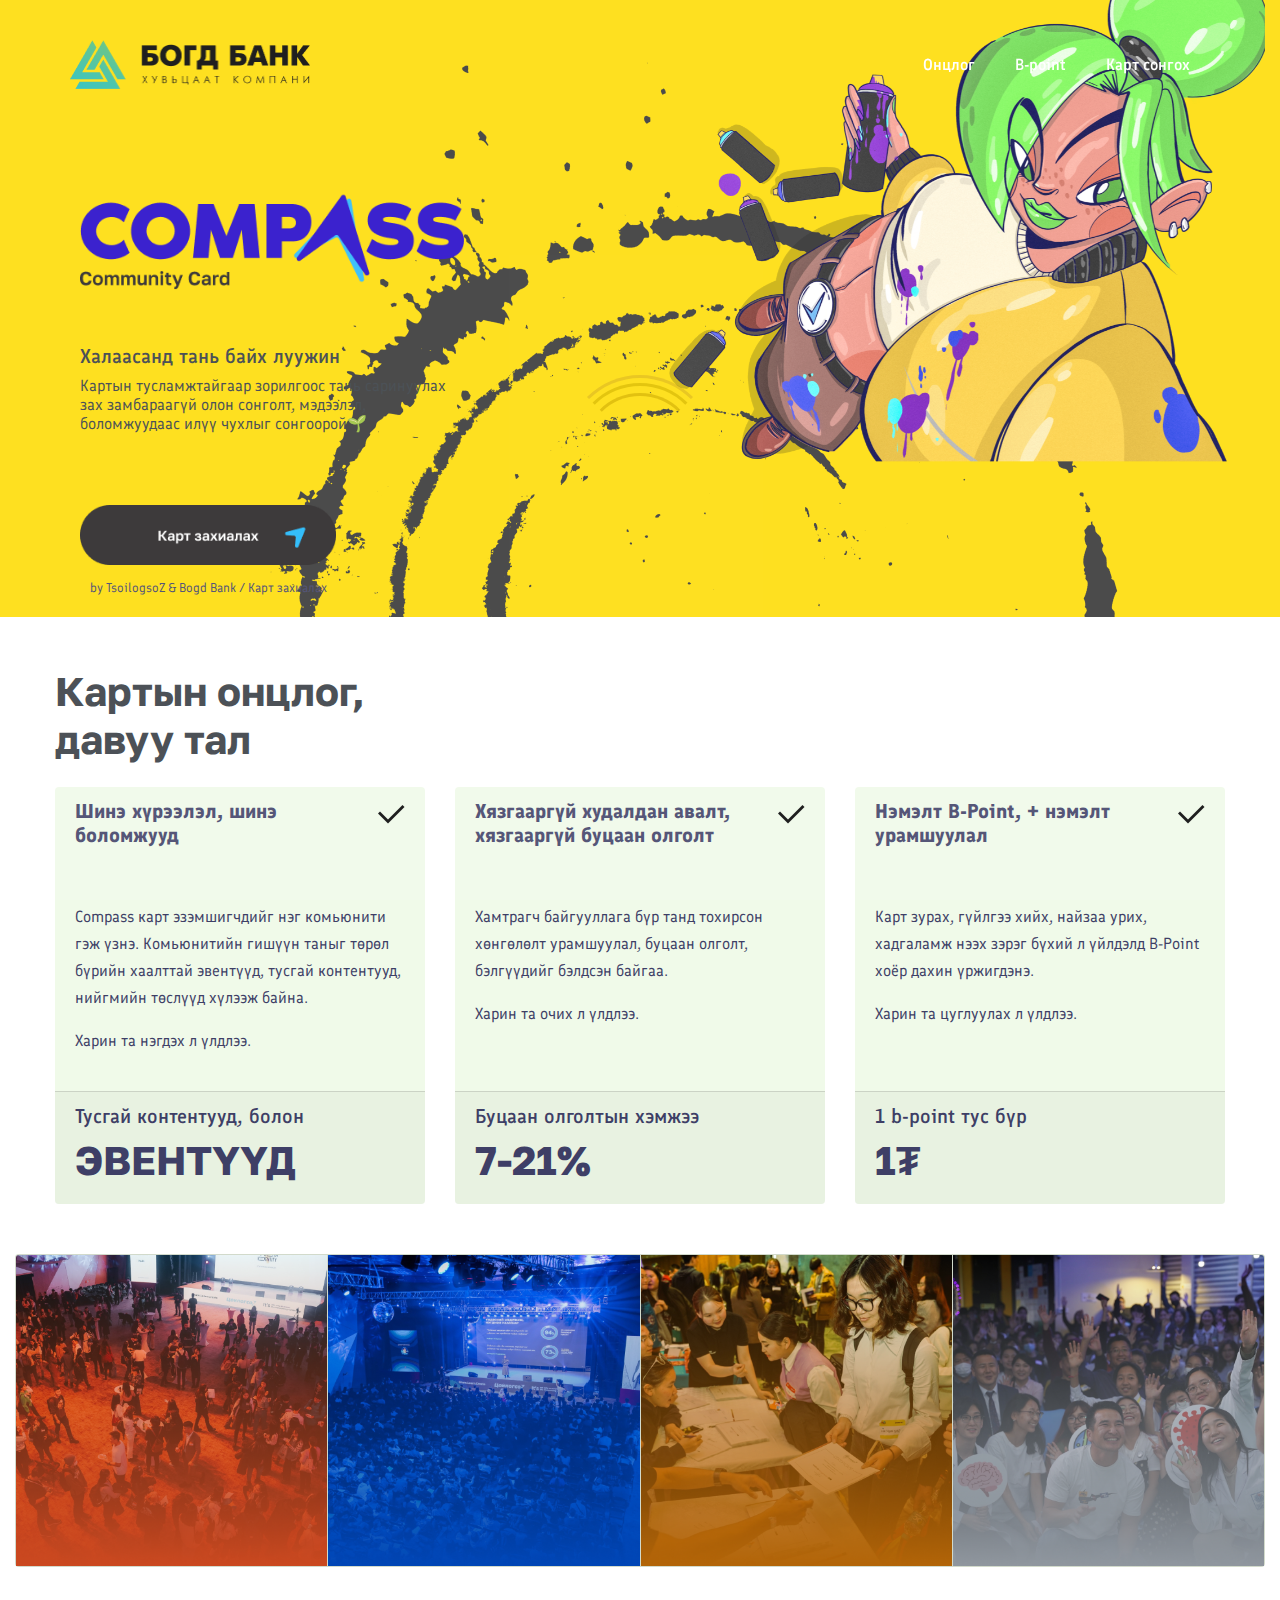
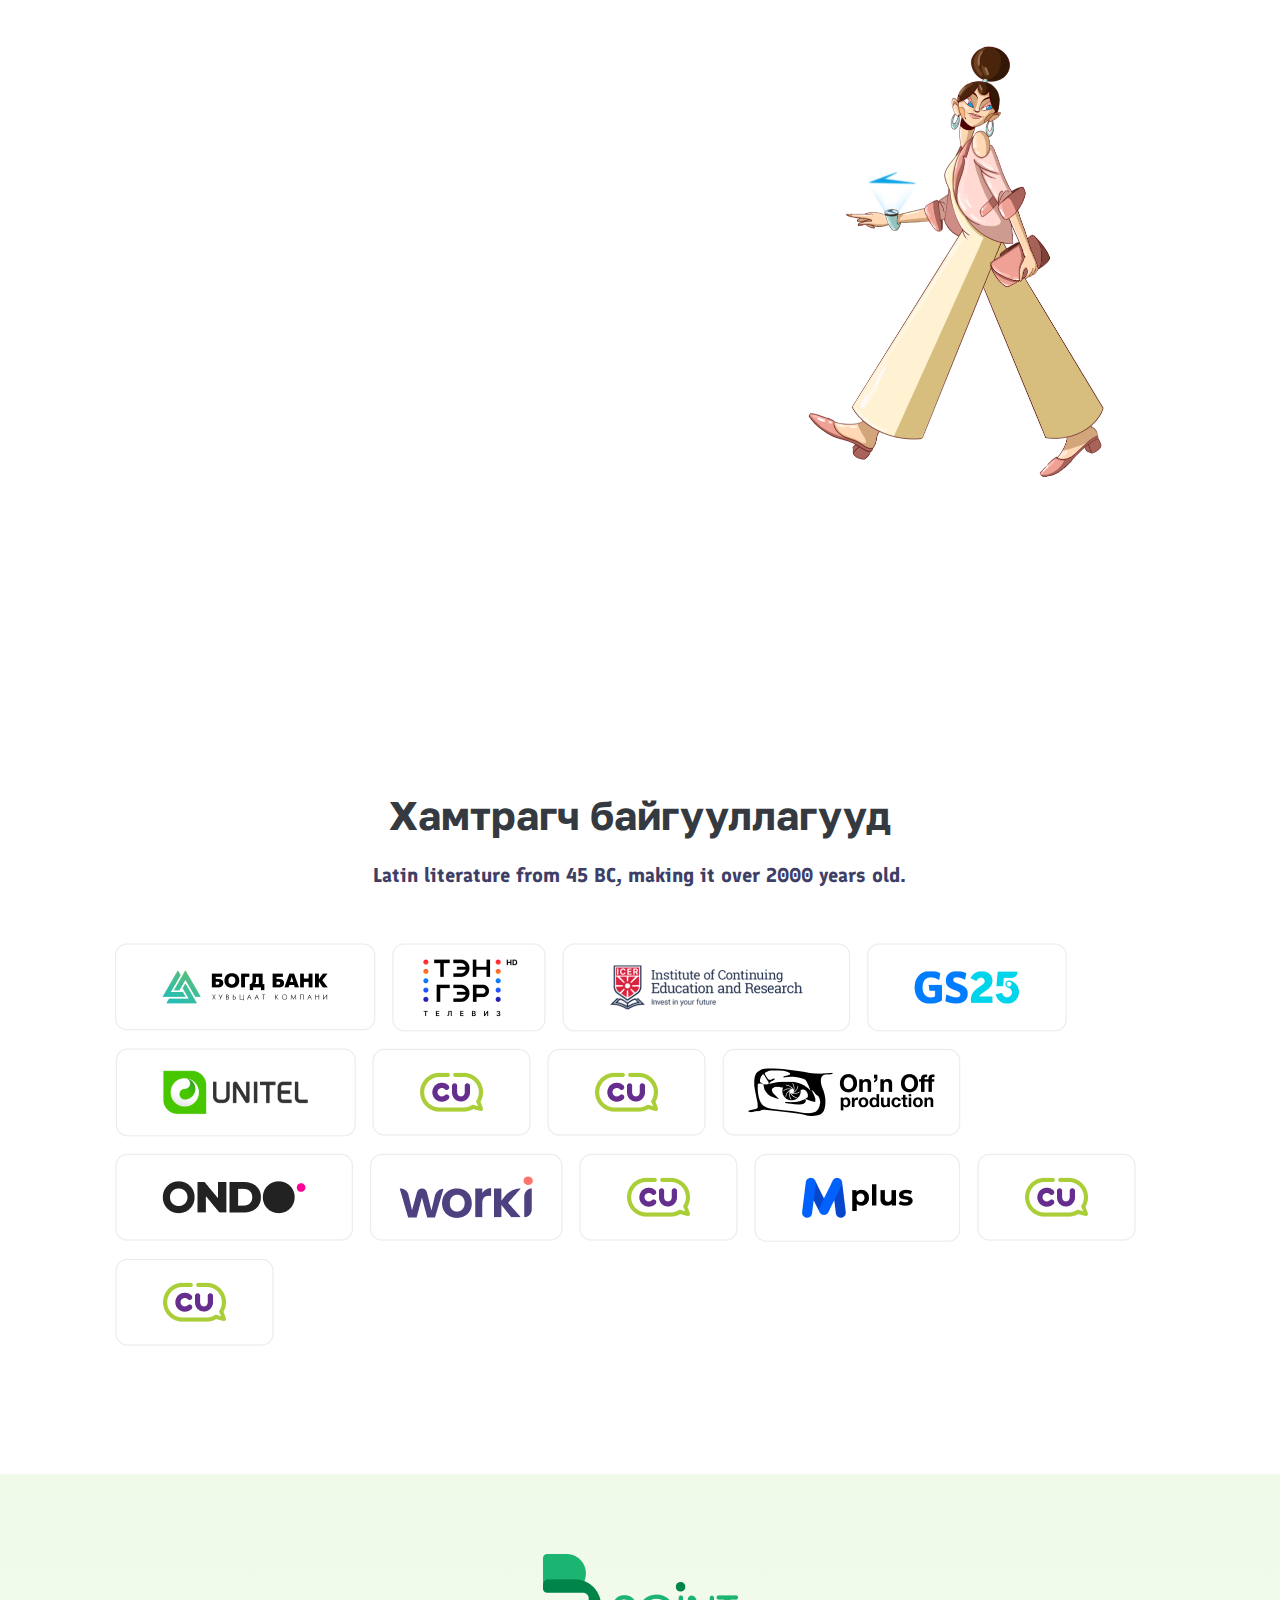
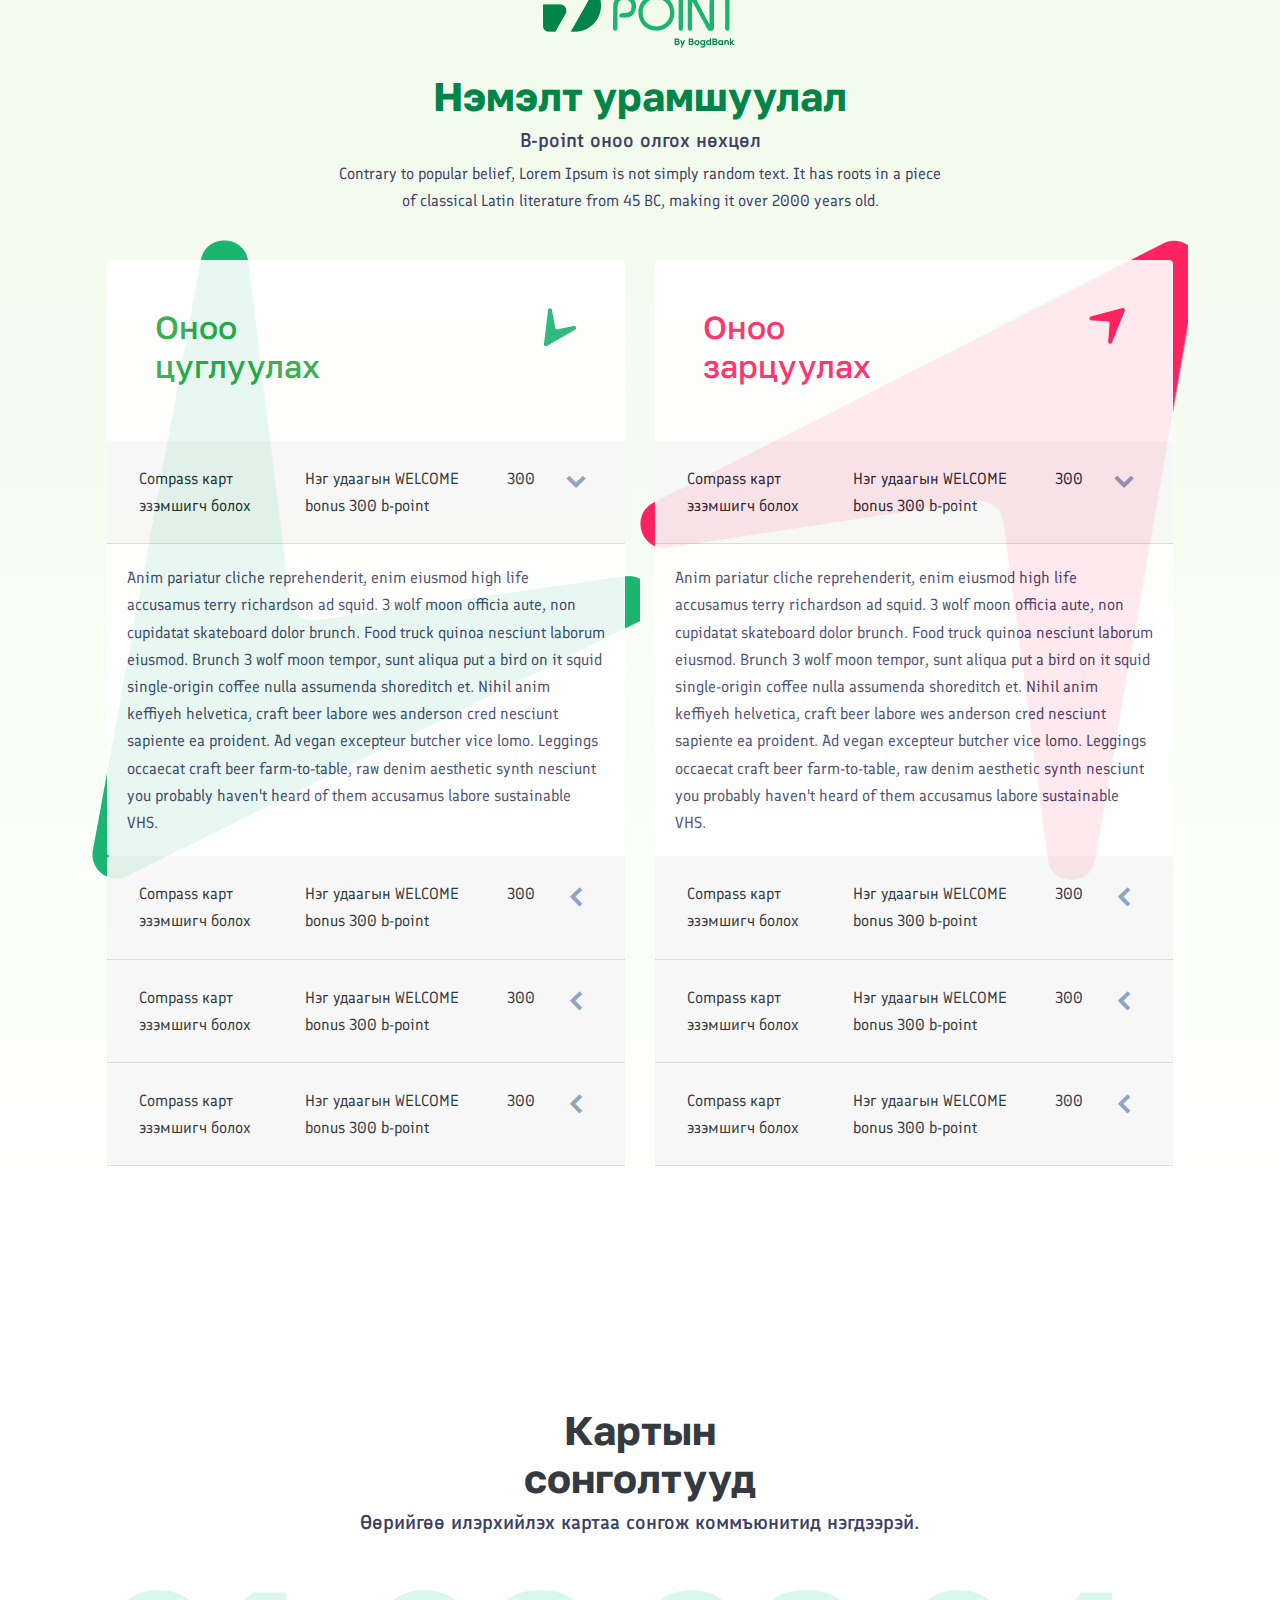
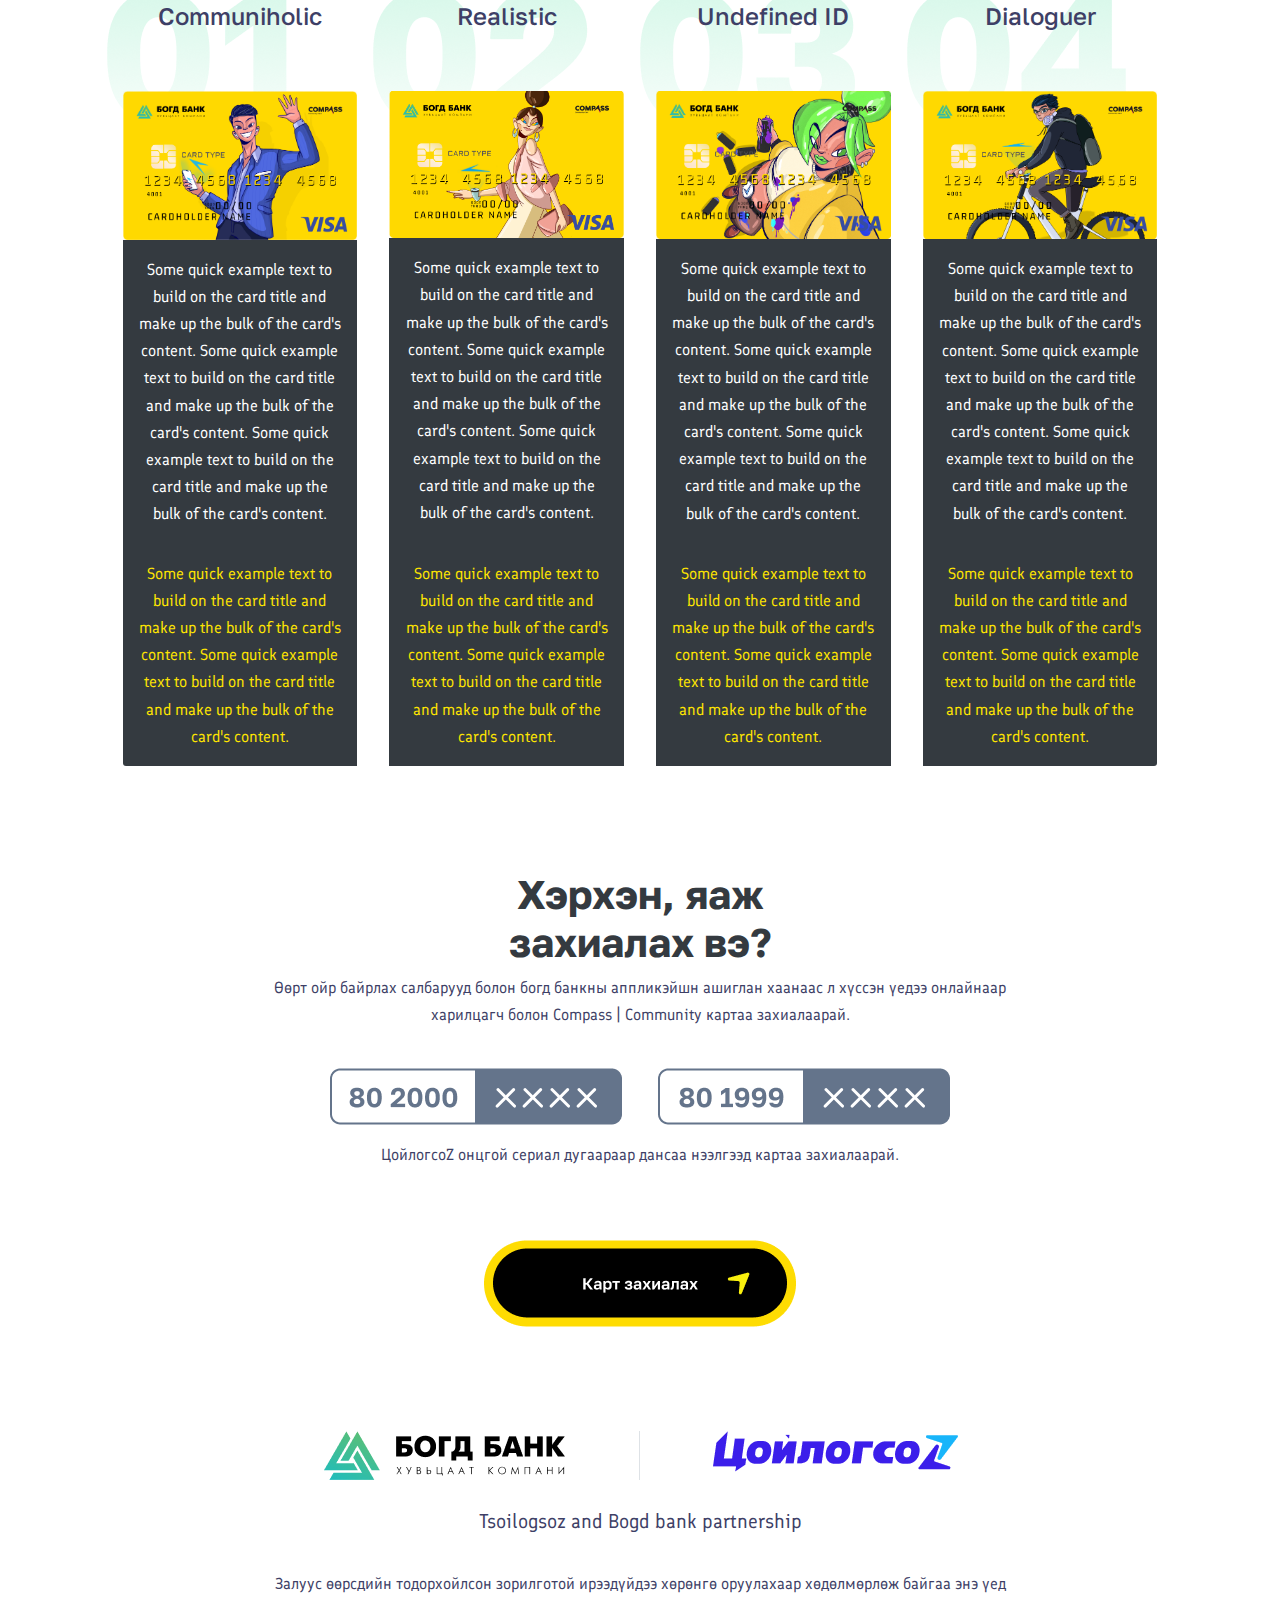
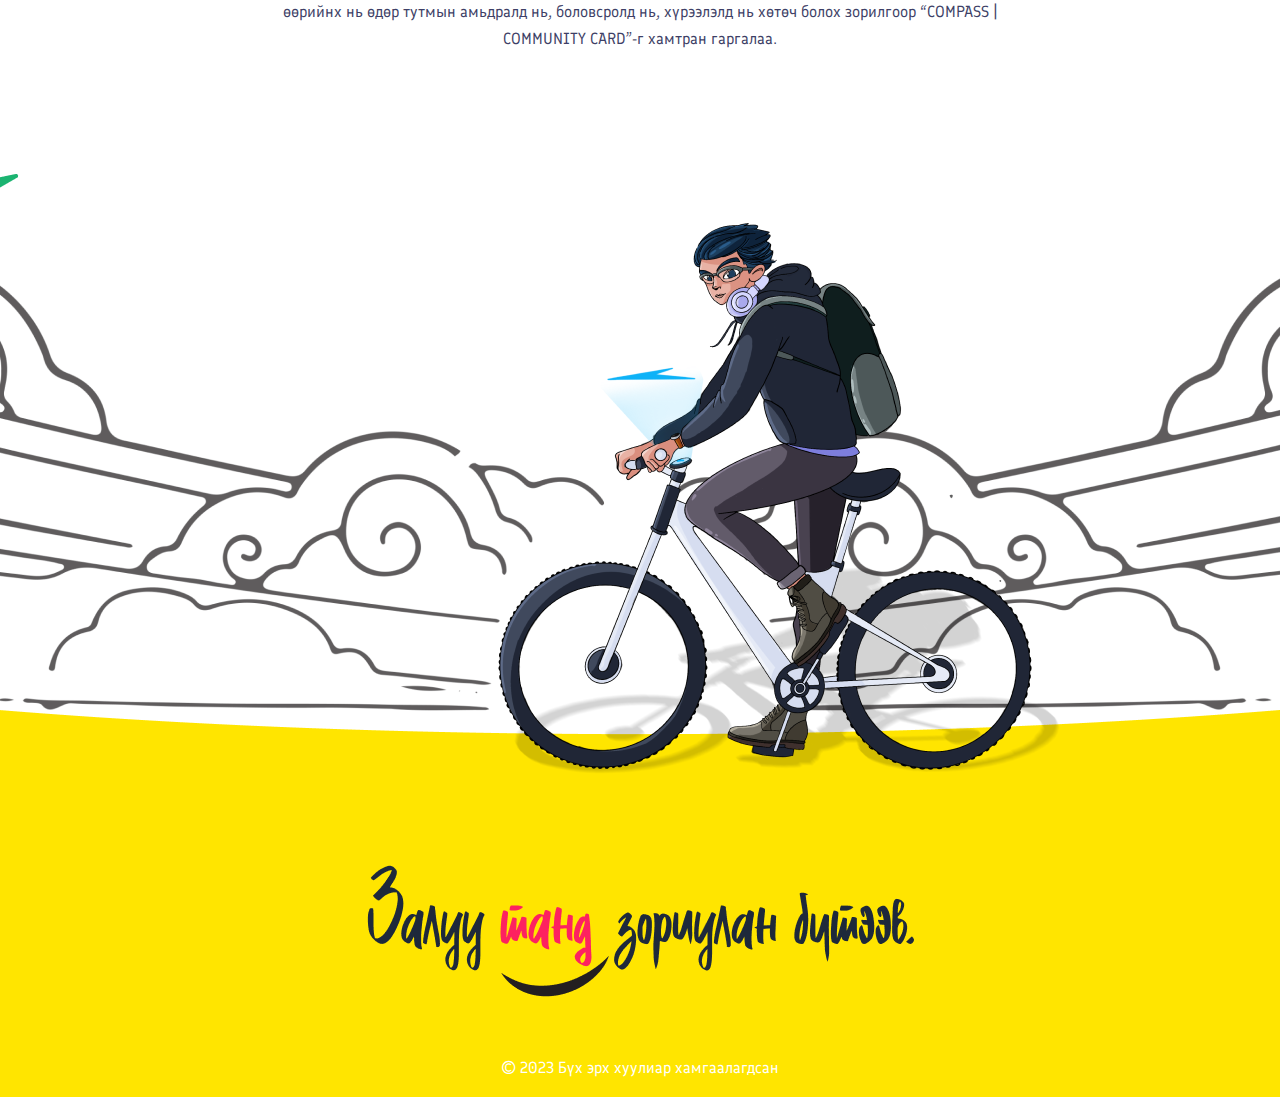
==== commit a4a281da: "web banner up" ====
--- a/index.html
+++ b/index.html
@@ -83,7 +83,7 @@
     <section id="section-compass" >
       <div class="container-fluid">
         <div class="row justify-content-center">
-          <!-- <span class="banner_shape1"> <img src="assets/compass_circle.png" alt="image" > </span> -->
+          <span class="banner_shape1"> <img src="assets/compass_circle.png" alt="image" > </span>
           <div class="col-12">
             <div class="row justify-content-end">
 
@@ -91,14 +91,15 @@
                 <div class="row justify-content-center">
                   <div class="banner_text">
                     <img class="blue_img img-fluid" src="assets/compass_text.png" alt="image" >
-                    <h4>Халаасанд тань байх луужин</h4>
-                    <p>
+                    <h5 class="h5 text-dark mt-4">Халаасанд тань байх луужин</h5>
+                    <p class="text-dark " style="line-height: 1.2rem;">
                       Картын тусламжтайгаар зорилгоос тань саринуулах зах замбараагүй олон сонголт, мэдээлэл, боломжуудаас илүү чухлыг сонгоорой🌱
                     </p>
-                    <div class="compass-btn">
+                    <div class="compass-btn mt-5 text-center">
                       <a href="#">
-                        <img class="blue_img" src="assets/compass_button.png" alt="image" >
+                        <img class="img-fluid mb-2 mt-4" src="assets/button_black.png" alt="image" >
                       </a>
+                      <p><small>by TsoilogsoZ & Bogd Bank / Карт захиалах</small></p>
                     </div>
                   </div>
 
--- a/css/style-new.css
+++ b/css/style-new.css
@@ -62,7 +62,12 @@
 #section-compass .banner_shape1 {
     position: absolute;
     top: 0;
-    animation: animateHeart 2.4s infinite;
+    right: 0;
+    animation: circlemove 10s infinite;
+    /* animation: animateHeart 2.4s infinite; */
+}
+.compass-btn{
+    width: 16rem;
 }
 .banner_text {
     margin-top: 12rem;
